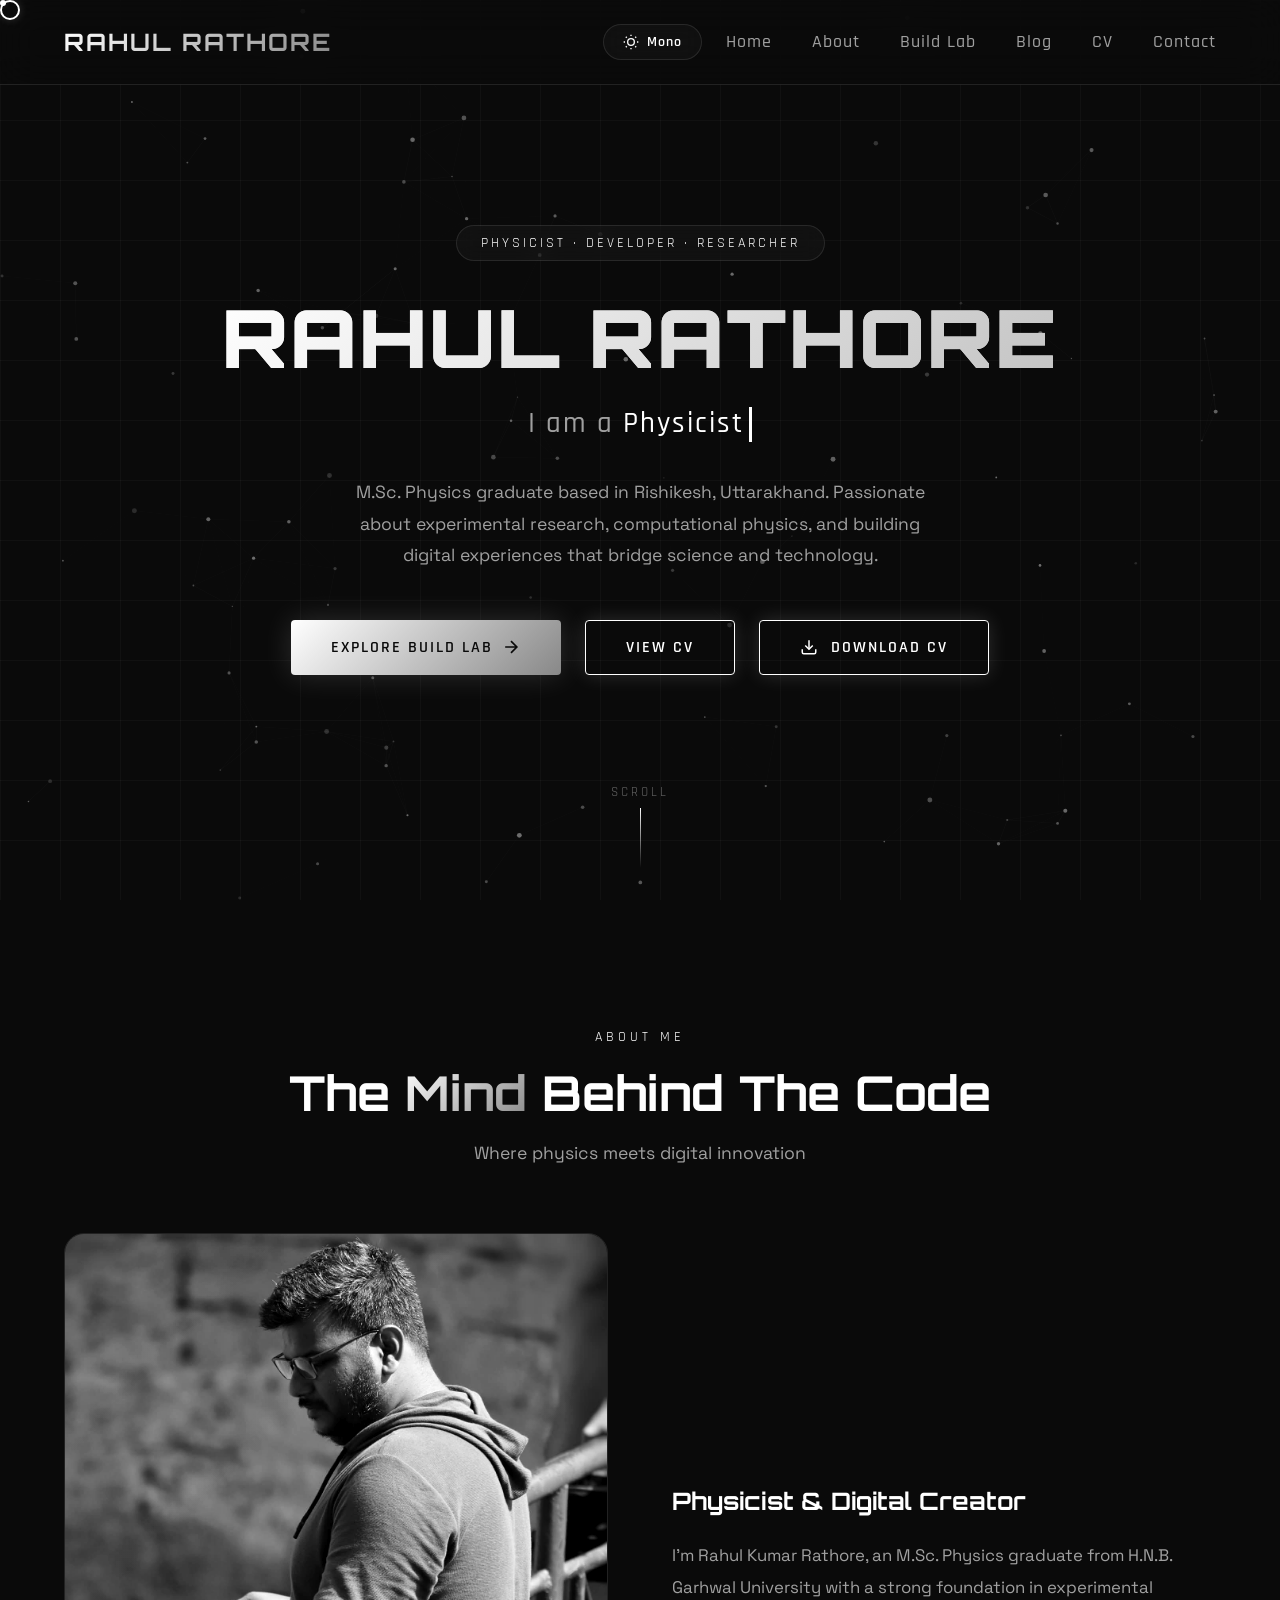
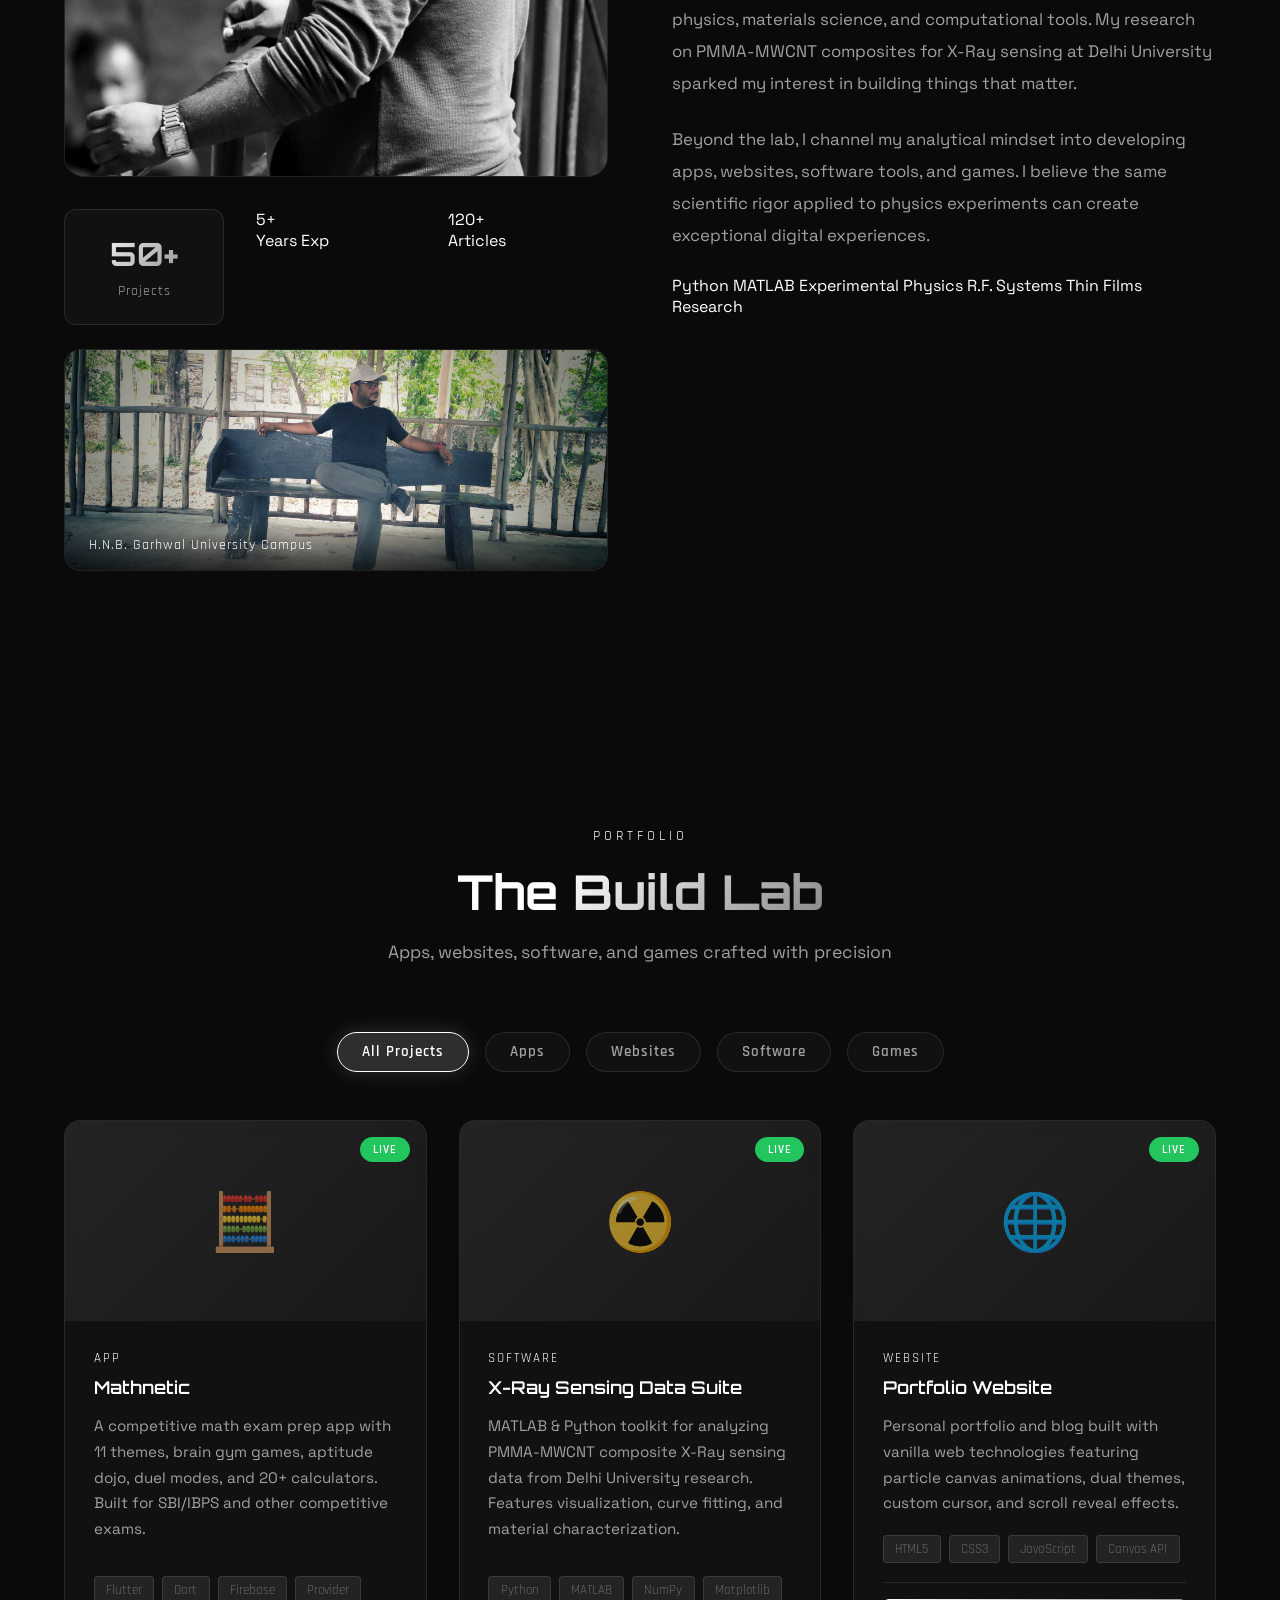
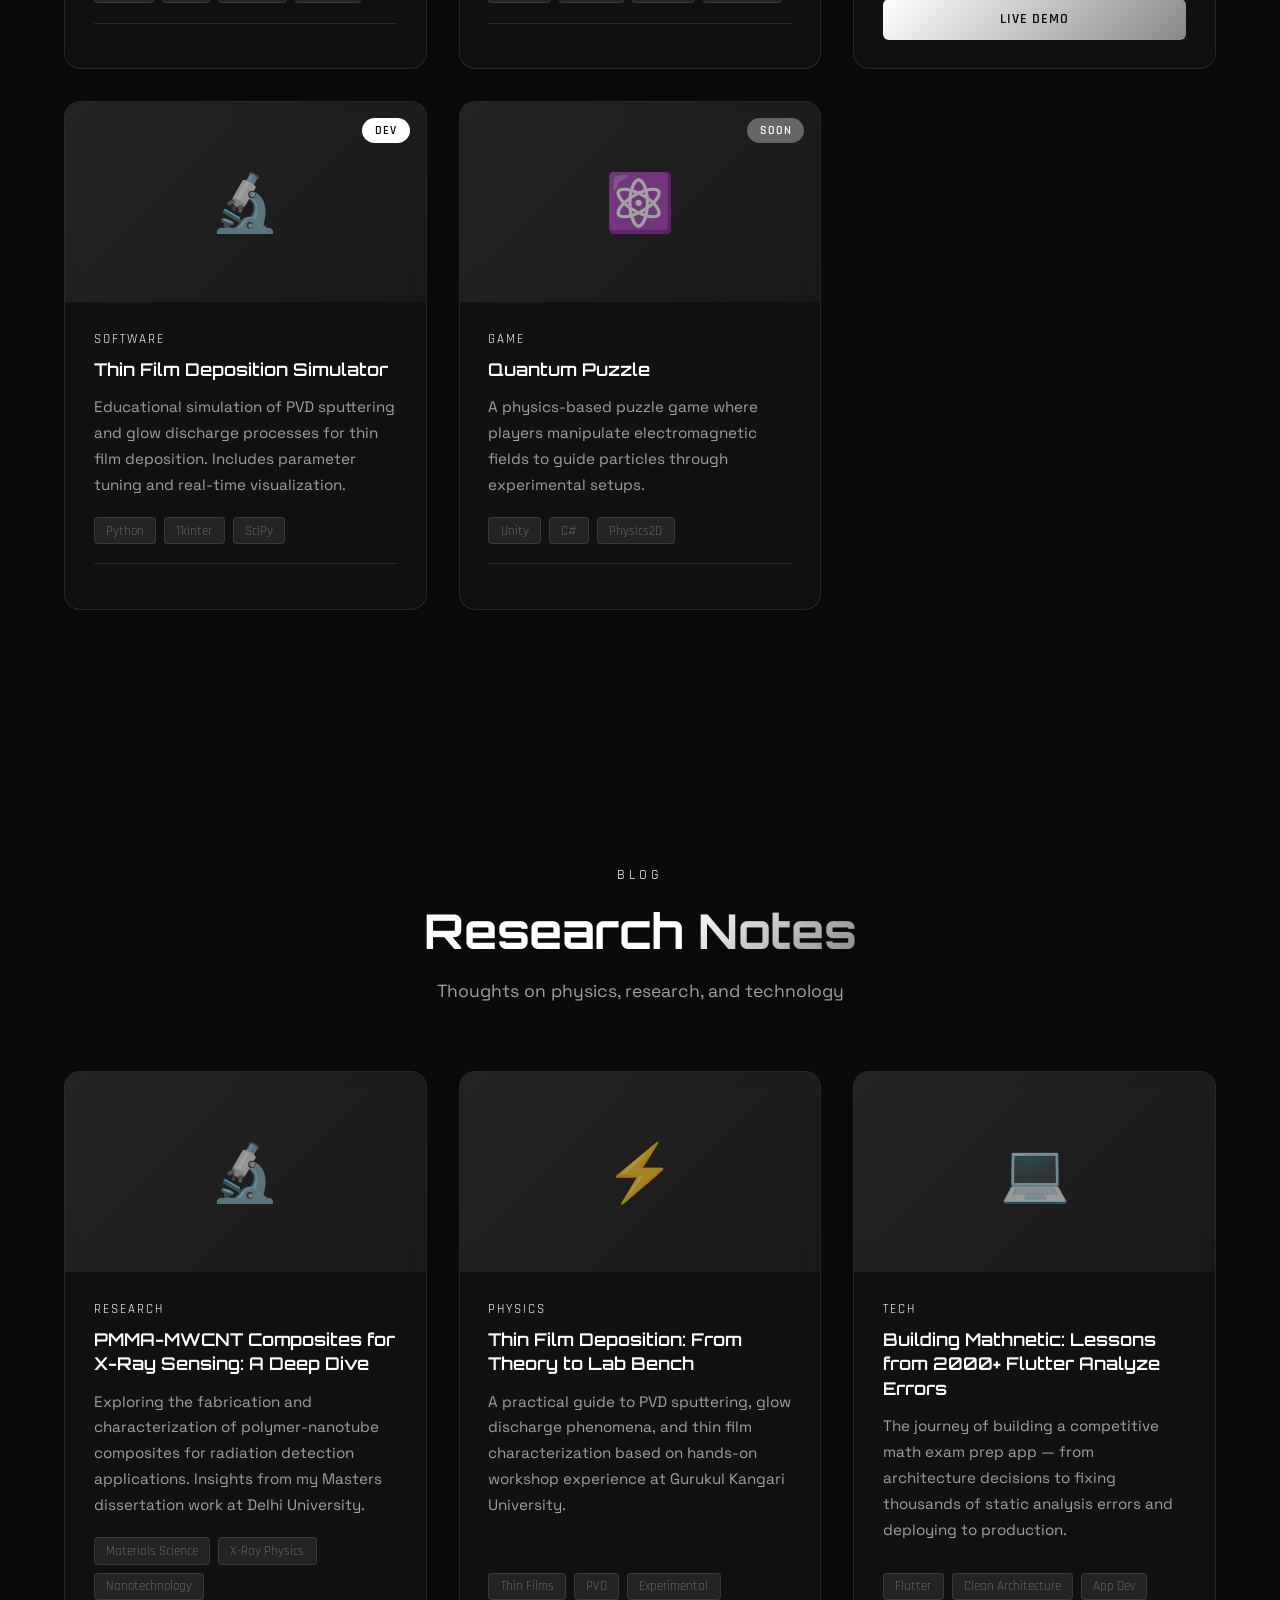
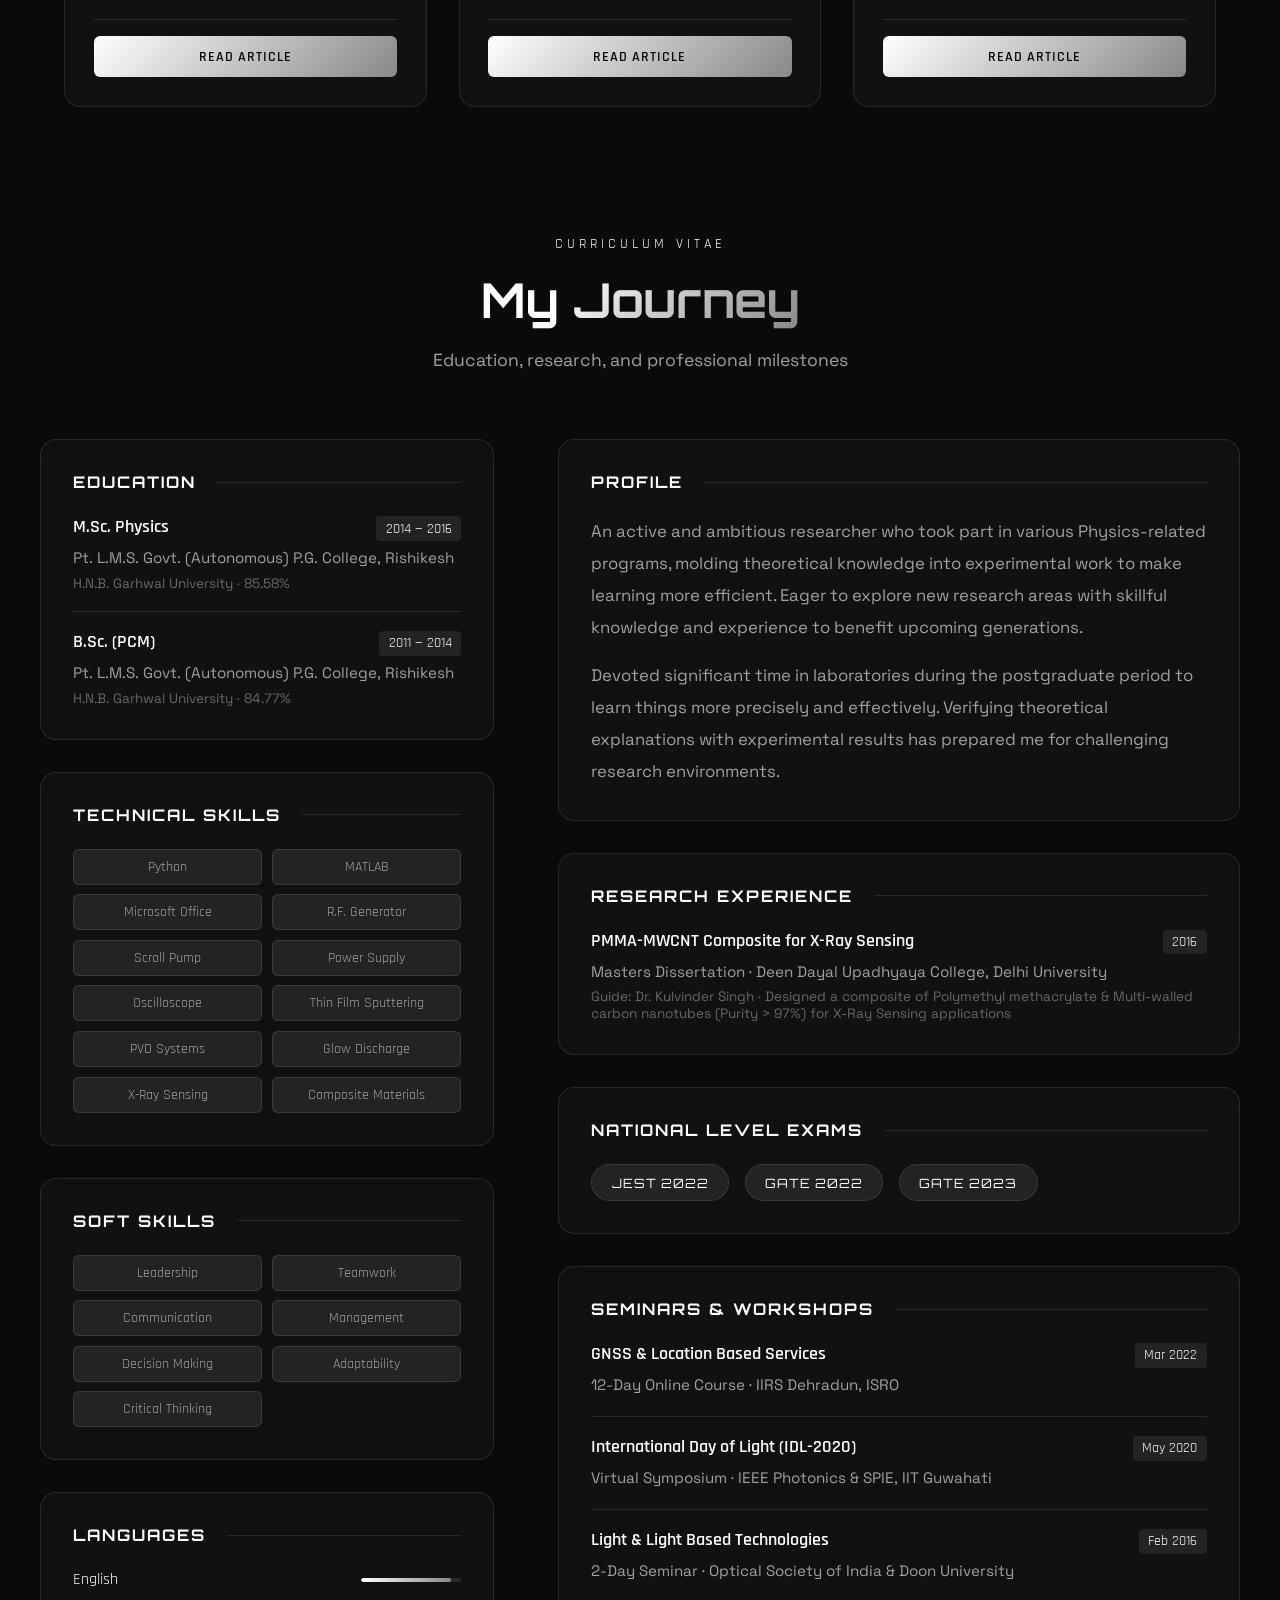
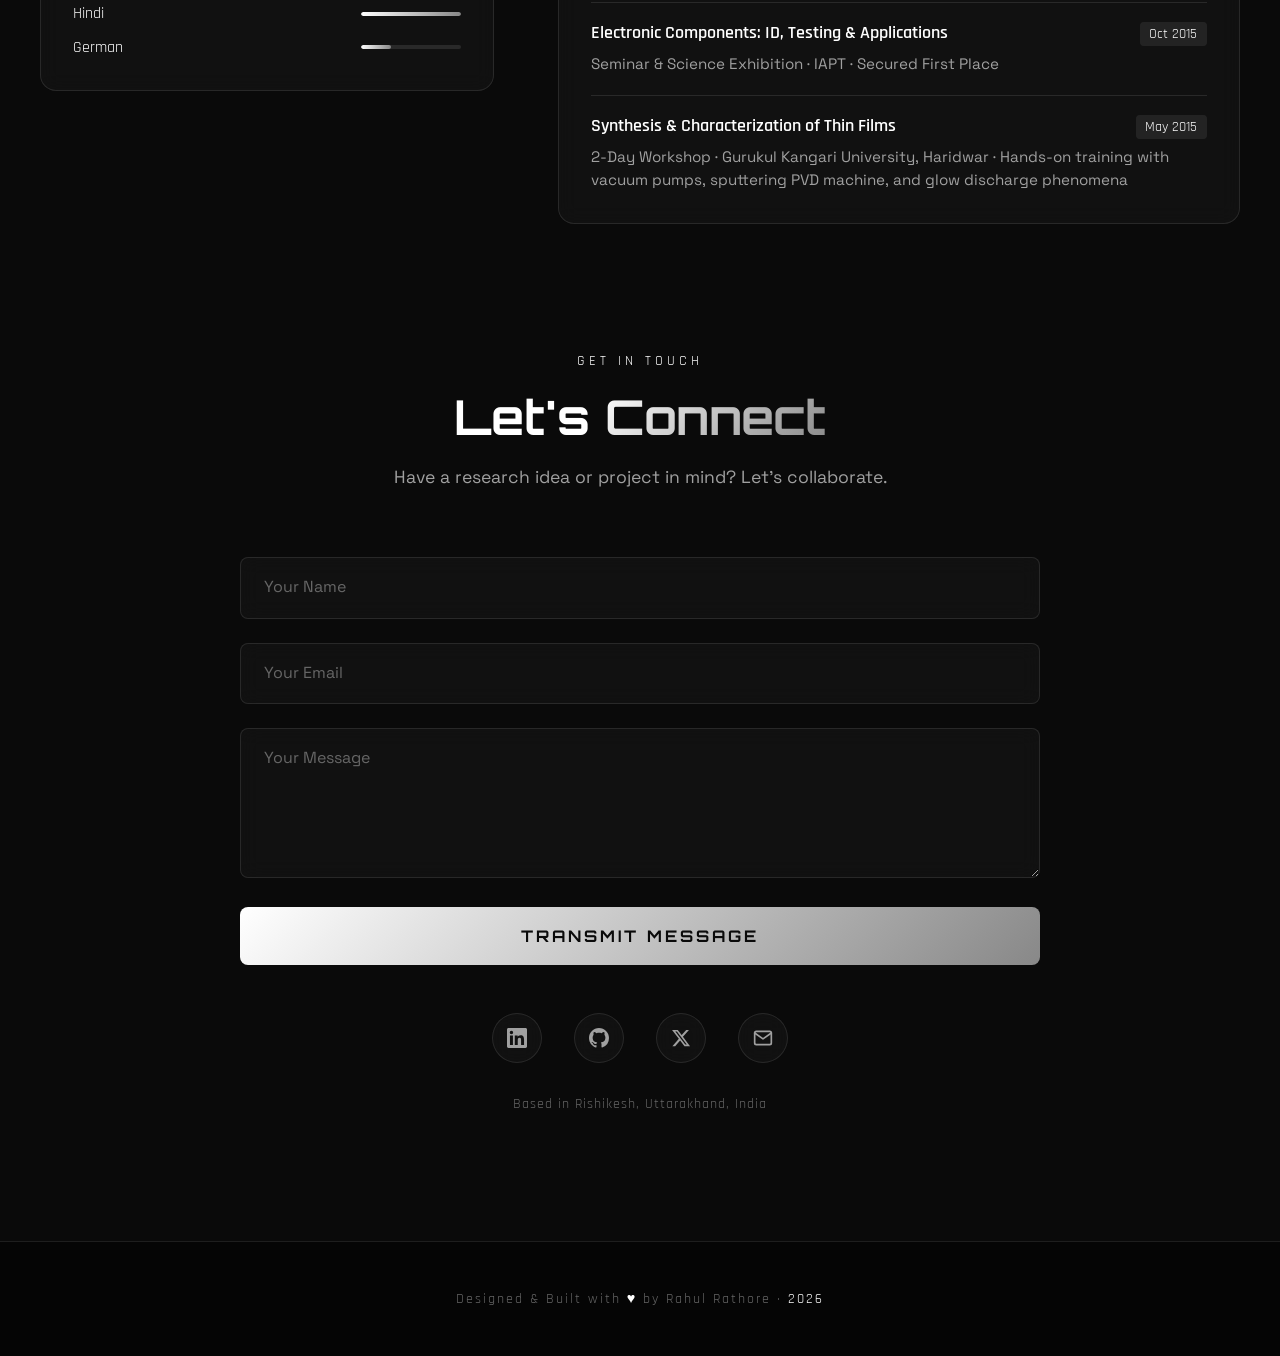
==== index.html @ b2c15a98 "Initial commit: Production-ready portfolio website" ====
<!DOCTYPE html>
<html lang="en">
<head>
    <meta charset="UTF-8">
    <meta name="viewport" content="width=device-width, initial-scale=1.0">
    <title>Rahul Rathore | Physicist & Digital Creator</title>
    <meta name="description" content="Rahul Kumar Rathore - M.Sc. Physics graduate, experimental researcher, and digital creator. Portfolio showcasing physics research, apps, websites, and software projects.">
    <meta name="keywords" content="Rahul Rathore, Physicist, M.Sc Physics, Researcher, Developer, Rishikesh, Uttarakhand, PMMA-MWCNT, X-Ray Sensing, Experimental Physics">
    <meta name="author" content="Rahul Kumar Rathore">
    <meta name="robots" content="index, follow">

    <!-- Open Graph / Social -->
    <meta property="og:type" content="website">
    <meta property="og:title" content="Rahul Rathore | Physicist & Digital Creator">
    <meta property="og:description" content="M.Sc. Physics graduate with a passion for experimental research, computational physics, and building digital experiences.">
    <meta property="og:image" content="images/rahul-bw.jpg">
    <meta property="og:url" content="https://rahulrathore.dev">

    <!-- Twitter Card -->
    <meta name="twitter:card" content="summary_large_image">
    <meta name="twitter:title" content="Rahul Rathore | Physicist & Digital Creator">
    <meta name="twitter:description" content="M.Sc. Physics graduate, experimental researcher, and digital creator.">
    <meta name="twitter:image" content="images/rahul-bw.jpg">

    <!-- Favicon -->
    <link rel="icon" type="image/svg+xml" href="data:image/svg+xml,<svg xmlns='http://www.w3.org/2000/svg' viewBox='0 0 100 100'><text y='.9em' font-size='90'>⚛️</text></svg>">
    <link rel="preconnect" href="https://fonts.googleapis.com">
    <link rel="preconnect" href="https://fonts.gstatic.com" crossorigin>
    <link href="https://fonts.googleapis.com/css2?family=Orbitron:wght@400;500;600;700;800;900&family=Rajdhani:wght@300;400;500;600;700&family=Space+Grotesk:wght@300;400;500;600;700&display=swap" rel="stylesheet">
    <style>
        :root {
            --bg-primary: #0a0a0a;
            --bg-secondary: #050505;
            --bg-card: rgba(255, 255, 255, 0.03);
            --text-primary: #ffffff;
            --text-secondary: #a0a0a0;
            --text-muted: #666666;
            --accent: #ffffff;
            --accent-2: #cccccc;
            --accent-3: #888888;
            --border: rgba(255, 255, 255, 0.1);
            --border-hover: rgba(255, 255, 255, 0.3);
            --glow: rgba(255, 255, 255, 0.15);
            --gradient-start: #ffffff;
            --gradient-end: #888888;
            --gradient-1: rgba(255, 255, 255, 0.08);
            --gradient-2: rgba(255, 255, 255, 0.03);
            --particle-r: 255; --particle-g: 255; --particle-b: 255;
            --cursor-color: #ffffff;
            --btn-text: #0a0a0a;
            --input-bg: rgba(255, 255, 255, 0.03);
            --nav-bg: rgba(10, 10, 10, 0.7);
            --nav-bg-scrolled: rgba(10, 10, 10, 0.95);
            --shadow: none;
            --grid-opacity: 0.03;
            --loader-bg: #0a0a0a;
            --success: #22c55e;
        }

        [data-theme="mint"] {
            --bg-primary: #f6f8f6;
            --bg-secondary: #ffffff;
            --bg-card: rgba(255, 255, 255, 0.95);
            --text-primary: #1a1a1a;
            --text-secondary: #555555;
            --text-muted: #888888;
            --accent: #22c55e;
            --accent-2: #4ade80;
            --accent-3: #16a34a;
            --border: rgba(34, 197, 94, 0.2);
            --border-hover: rgba(34, 197, 94, 0.5);
            --glow: rgba(34, 197, 94, 0.15);
            --gradient-start: #16a34a;
            --gradient-end: #4ade80;
            --gradient-1: rgba(34, 197, 94, 0.08);
            --gradient-2: rgba(74, 222, 128, 0.04);
            --particle-r: 34; --particle-g: 197; --particle-b: 94;
            --cursor-color: #22c55e;
            --btn-text: #ffffff;
            --input-bg: #ffffff;
            --nav-bg: rgba(246, 248, 246, 0.8);
            --nav-bg-scrolled: rgba(255, 255, 255, 0.95);
            --shadow: 0 4px 24px rgba(0, 0, 0, 0.06);
            --grid-opacity: 0.04;
            --loader-bg: #f6f8f6;
            --success: #16a34a;
        }

        * { margin: 0; padding: 0; box-sizing: border-box; }
        html { scroll-behavior: smooth; }
        body {
            font-family: 'Space Grotesk', sans-serif;
            background: var(--bg-primary);
            color: var(--text-primary);
            overflow-x: hidden;
            cursor: none;
            transition: background-color 0.6s ease, color 0.6s ease;
        }

        .cursor {
            width: 20px; height: 20px;
            border: 2px solid var(--cursor-color);
            border-radius: 50%;
            position: fixed;
            pointer-events: none;
            z-index: 9999;
            transition: transform 0.15s ease, width 0.2s ease, height 0.2s ease, border-color 0.3s ease;
            box-shadow: 0 0 10px var(--glow);
        }
        .cursor-dot {
            width: 6px; height: 6px;
            background: var(--cursor-color);
            border-radius: 50%;
            position: fixed;
            pointer-events: none;
            z-index: 9999;
            transition: transform 0.05s ease, background-color 0.3s ease;
            box-shadow: 0 0 6px var(--glow);
        }
        .cursor.hover {
            width: 50px; height: 50px;
            background: var(--glow);
        }

        #particle-canvas {
            position: fixed; top: 0; left: 0;
            width: 100%; height: 100%;
            z-index: -1; opacity: 0.6;
        }
        .grid-overlay {
            position: fixed; top: 0; left: 0;
            width: 100%; height: 100%;
            background-image: 
                linear-gradient(rgba(var(--particle-r), var(--particle-g), var(--particle-b), var(--grid-opacity)) 1px, transparent 1px),
                linear-gradient(90deg, rgba(var(--particle-r), var(--particle-g), var(--particle-b), var(--grid-opacity)) 1px, transparent 1px);
            background-size: 60px 60px;
            z-index: -1; pointer-events: none;
            transition: background-image 0.6s ease;
        }

        ::-webkit-scrollbar { width: 8px; }
        ::-webkit-scrollbar-track { background: var(--bg-secondary); transition: background-color 0.6s ease; }
        ::-webkit-scrollbar-thumb {
            background: linear-gradient(180deg, var(--accent), var(--accent-2));
            border-radius: 4px;
        }
        ::selection { background: var(--accent); color: var(--btn-text); }

        nav {
            position: fixed; top: 0; width: 100%;
            padding: 1.5rem 5%;
            display: flex; justify-content: space-between; align-items: center;
            z-index: 1000;
            background: var(--nav-bg);
            backdrop-filter: blur(20px);
            border-bottom: 1px solid var(--border);
            transition: all 0.4s ease, background-color 0.6s ease;
        }
        nav.scrolled { padding: 1rem 5%; background: var(--nav-bg-scrolled); }

        .logo {
            font-family: 'Orbitron', sans-serif;
            font-size: 1.5rem; font-weight: 700;
            background: linear-gradient(135deg, var(--gradient-start), var(--gradient-end));
            -webkit-background-clip: text; -webkit-text-fill-color: transparent;
            background-clip: text;
            letter-spacing: 2px; text-transform: uppercase;
        }

        .nav-right { display: flex; align-items: center; gap: 1.5rem; }
        .theme-toggle {
            padding: 0.5rem 1.2rem;
            background: var(--bg-card);
            border: 1px solid var(--border);
            border-radius: 50px;
            color: var(--text-primary);
            font-family: 'Rajdhani', sans-serif;
            font-size: 0.9rem; font-weight: 600;
            letter-spacing: 1px;
            cursor: none;
            display: flex; align-items: center; gap: 0.5rem;
            transition: all 0.3s ease;
            backdrop-filter: blur(10px);
        }
        .theme-toggle:hover {
            border-color: var(--accent);
            color: var(--accent);
            box-shadow: 0 0 20px var(--glow);
        }

        .nav-links { display: flex; gap: 2.5rem; list-style: none; }
        .nav-links a {
            font-family: 'Rajdhani', sans-serif;
            font-size: 1.1rem; font-weight: 500;
            color: var(--text-secondary);
            text-decoration: none;
            letter-spacing: 1px;
            position: relative;
            transition: color 0.3s ease;
            padding: 0.5rem 0;
        }
        .nav-links a::after {
            content: ''; position: absolute; bottom: 0; left: 0;
            width: 0; height: 2px;
            background: linear-gradient(90deg, var(--accent), var(--accent-2));
            transition: width 0.3s ease;
        }
        .nav-links a:hover { color: var(--accent); }
        .nav-links a:hover::after { width: 100%; }

        .menu-toggle {
            display: none; flex-direction: column; gap: 5px;
            cursor: none; z-index: 1001;
            background: none; border: none; padding: 0.5rem;
        }
        .menu-toggle span {
            width: 30px; height: 2px;
            background: var(--accent);
            transition: all 0.3s ease; display: block;
        }

        .hero {
            min-height: 100vh;
            display: flex; align-items: center; justify-content: center;
            position: relative; padding: 0 5%;
        }
        .hero-content { text-align: center; max-width: 900px; z-index: 1; }
        .hero-badge {
            display: inline-block;
            padding: 0.5rem 1.5rem;
            border: 1px solid var(--border);
            border-radius: 50px;
            font-family: 'Rajdhani', sans-serif;
            font-size: 0.9rem; color: var(--accent);
            letter-spacing: 3px; text-transform: uppercase;
            margin-bottom: 2rem;
            background: var(--bg-card);
            backdrop-filter: blur(10px);
            animation: float 3s ease-in-out infinite;
            transition: all 0.6s ease;
        }
        .hero h1 {
            font-family: 'Orbitron', sans-serif;
            font-size: clamp(2.5rem, 8vw, 5rem);
            font-weight: 900; line-height: 1.1;
            margin-bottom: 1.5rem; letter-spacing: 2px;
        }
        .hero h1 .gradient-text {
            background: linear-gradient(135deg, var(--gradient-start), var(--gradient-end));
            -webkit-background-clip: text; -webkit-text-fill-color: transparent;
            background-clip: text; background-size: 200% 200%;
            animation: gradientShift 5s ease infinite;
        }
        .typing-text {
            font-family: 'Rajdhani', sans-serif;
            font-size: clamp(1.2rem, 3vw, 1.8rem);
            font-weight: 500; color: var(--text-secondary);
            min-height: 2.5rem; letter-spacing: 2px;
            transition: color 0.6s ease;
        }
        .typing-text span { color: var(--accent); transition: color 0.6s ease; }
        .cursor-blink {
            display: inline-block; width: 3px; height: 1.2em;
            background: var(--accent); margin-left: 5px;
            animation: blink 1s step-end infinite; vertical-align: middle;
            transition: background-color 0.6s ease;
        }
        .hero-desc {
            font-size: 1.1rem; color: var(--text-secondary);
            max-width: 600px; margin: 2rem auto; line-height: 1.8;
            transition: color 0.6s ease;
        }
        .hero-buttons { display: flex; gap: 1.5rem; justify-content: center; margin-top: 3rem; flex-wrap: wrap; }

        .btn {
            padding: 1rem 2.5rem;
            font-family: 'Rajdhani', sans-serif;
            font-size: 1rem; font-weight: 600;
            letter-spacing: 2px; text-transform: uppercase;
            text-decoration: none; border-radius: 4px;
            position: relative; overflow: hidden;
            transition: all 0.3s ease;
            cursor: none; border: none;
            display: inline-flex; align-items: center; gap: 0.5rem;
        }
        .btn-primary {
            background: linear-gradient(135deg, var(--gradient-start), var(--gradient-end));
            color: var(--btn-text); box-shadow: 0 0 30px var(--glow);
        }
        .btn-primary:hover { transform: translateY(-3px); box-shadow: 0 10px 40px var(--glow); }
        .btn-secondary {
            background: transparent; color: var(--accent);
            border: 1px solid var(--accent); box-shadow: 0 0 20px var(--glow);
        }
        .btn-secondary:hover { background: var(--glow); transform: translateY(-3px); box-shadow: 0 10px 40px var(--glow); }

        .scroll-indicator {
            position: absolute; bottom: 2rem; left: 50%;
            transform: translateX(-50%);
            display: flex; flex-direction: column; align-items: center; gap: 0.5rem;
            animation: bounce 2s infinite;
        }
        .scroll-indicator span {
            font-family: 'Rajdhani', sans-serif;
            font-size: 0.8rem; letter-spacing: 3px;
            color: var(--text-muted); text-transform: uppercase;
            transition: color 0.6s ease;
        }
        .scroll-line {
            width: 1px; height: 60px;
            background: linear-gradient(to bottom, var(--accent), transparent);
            transition: background 0.6s ease;
        }

        section { padding: 8rem 5%; position: relative; }
        .section-header { margin-bottom: 4rem; text-align: center; }
        .section-tag {
            font-family: 'Rajdhani', sans-serif;
            font-size: 0.9rem; letter-spacing: 4px;
            text-transform: uppercase; color: var(--accent);
            margin-bottom: 1rem; display: block;
            transition: color 0.6s ease;
        }
        .section-title {
            font-family: 'Orbitron', sans-serif;
            font-size: clamp(2rem, 5vw, 3rem);
            font-weight: 700; margin-bottom: 1rem;
        }
        .section-title span {
            background: linear-gradient(135deg, var(--gradient-start), var(--gradient-end));
            -webkit-background-clip: text; -webkit-text-fill-color: transparent;
            background-clip: text;
        }
        .section-subtitle {
            color: var(--text-secondary); font-size: 1.1rem;
            max-width: 600px; margin: 0 auto; line-height: 1.7;
            transition: color 0.6s ease;
        }

        /* CV Section */
        .cv-grid {
            display: grid;
            grid-template-columns: 1fr 1.5fr;
            gap: 4rem;
            max-width: 1200px;
            margin: 0 auto;
        }
        .cv-sidebar {
            display: flex;
            flex-direction: column;
            gap: 2rem;
        }
        .cv-card {
            background: var(--bg-card);
            border: 1px solid var(--border);
            border-radius: 16px;
            padding: 2rem;
            backdrop-filter: blur(10px);
            transition: all 0.4s ease, background-color 0.6s ease, border-color 0.6s ease;
            box-shadow: var(--shadow);
        }
        .cv-card:hover {
            border-color: var(--border-hover);
            box-shadow: 0 10px 30px var(--glow);
        }
        .cv-card h3 {
            font-family: 'Orbitron', sans-serif;
            font-size: 1rem;
            letter-spacing: 2px;
            text-transform: uppercase;
            margin-bottom: 1.5rem;
            color: var(--accent);
            display: flex;
            align-items: center;
            gap: 0.8rem;
        }
        .cv-card h3::after {
            content: '';
            flex: 1;
            height: 1px;
            background: var(--border);
            margin-left: 0.5rem;
        }
        .cv-item {
            margin-bottom: 1.2rem;
            padding-bottom: 1.2rem;
            border-bottom: 1px solid var(--border);
            transition: border-color 0.6s ease;
        }
        .cv-item:last-child { margin-bottom: 0; padding-bottom: 0; border-bottom: none; }
        .cv-item-header {
            display: flex;
            justify-content: space-between;
            align-items: flex-start;
            margin-bottom: 0.4rem;
            flex-wrap: wrap;
            gap: 0.5rem;
        }
        .cv-item-title {
            font-family: 'Rajdhani', sans-serif;
            font-weight: 600;
            font-size: 1.1rem;
            color: var(--text-primary);
        }
        .cv-item-year {
            font-family: 'Rajdhani', sans-serif;
            font-size: 0.85rem;
            color: var(--accent);
            background: var(--gradient-1);
            padding: 0.2rem 0.6rem;
            border-radius: 4px;
            white-space: nowrap;
        }
        .cv-item-sub {
            font-size: 0.95rem;
            color: var(--text-secondary);
            line-height: 1.5;
            transition: color 0.6s ease;
        }
        .cv-item-meta {
            font-size: 0.85rem;
            color: var(--text-muted);
            margin-top: 0.3rem;
            transition: color 0.6s ease;
        }

        .skill-grid {
            display: grid;
            grid-template-columns: repeat(2, 1fr);
            gap: 0.6rem;
        }
        .skill-pill {
            padding: 0.5rem 0.8rem;
            background: var(--gradient-1);
            border: 1px solid var(--border);
            border-radius: 6px;
            font-family: 'Rajdhani', sans-serif;
            font-size: 0.9rem;
            color: var(--text-secondary);
            text-align: center;
            transition: all 0.3s ease, background-color 0.6s ease, color 0.6s ease, border-color 0.6s ease;
        }
        .skill-pill:hover {
            border-color: var(--accent);
            color: var(--accent);
            transform: translateY(-2px);
        }

        .lang-list { display: flex; flex-direction: column; gap: 0.8rem; }
        .lang-item {
            display: flex;
            justify-content: space-between;
            align-items: center;
        }
        .lang-name { font-family: 'Rajdhani', sans-serif; font-size: 1rem; color: var(--text-primary); }
        .lang-level {
            width: 100px; height: 4px;
            background: var(--border);
            border-radius: 2px;
            overflow: hidden;
            transition: background-color 0.6s ease;
        }
        .lang-fill {
            height: 100%;
            background: linear-gradient(90deg, var(--gradient-start), var(--gradient-end));
            border-radius: 2px;
            transition: width 1s ease;
        }

        .cv-main {
            display: flex;
            flex-direction: column;
            gap: 2rem;
        }
        .cv-main .cv-card p {
            color: var(--text-secondary);
            line-height: 1.9;
            font-size: 1.05rem;
            transition: color 0.6s ease;
        }
        .exam-badges {
            display: flex;
            flex-wrap: wrap;
            gap: 1rem;
            margin-top: 1rem;
        }
        .exam-badge {
            padding: 0.6rem 1.2rem;
            background: var(--gradient-1);
            border: 1px solid var(--border);
            border-radius: 50px;
            font-family: 'Orbitron', sans-serif;
            font-size: 0.8rem;
            letter-spacing: 1px;
            color: var(--accent);
            transition: all 0.3s ease, background-color 0.6s ease, color 0.6s ease, border-color 0.6s ease;
        }
        .exam-badge:hover {
            transform: translateY(-2px);
            box-shadow: 0 5px 20px var(--glow);
        }

        /* Build Lab Section */
        .lab-filters {
            display: flex;
            justify-content: center;
            gap: 1rem;
            margin-bottom: 3rem;
            flex-wrap: wrap;
        }
        .lab-filter {
            padding: 0.6rem 1.5rem;
            background: var(--bg-card);
            border: 1px solid var(--border);
            border-radius: 50px;
            font-family: 'Rajdhani', sans-serif;
            font-size: 0.95rem;
            font-weight: 600;
            letter-spacing: 1px;
            color: var(--text-secondary);
            cursor: none;
            transition: all 0.3s ease, background-color 0.6s ease, color 0.6s ease, border-color 0.6s ease;
            backdrop-filter: blur(10px);
        }
        .lab-filter:hover, .lab-filter.active {
            border-color: var(--accent);
            color: var(--accent);
            background: var(--glow);
            box-shadow: 0 0 20px var(--glow);
        }

        .lab-grid {
            display: grid;
            grid-template-columns: repeat(auto-fit, minmax(320px, 1fr));
            gap: 2rem;
            max-width: 1200px;
            margin: 0 auto;
        }
        .lab-card {
            background: var(--bg-card);
            border: 1px solid var(--border);
            border-radius: 16px;
            overflow: hidden;
            backdrop-filter: blur(10px);
            transition: all 0.4s ease, background-color 0.6s ease, border-color 0.6s ease;
            position: relative;
            box-shadow: var(--shadow);
            display: flex;
            flex-direction: column;
        }
        .lab-card::before {
            content: '';
            position: absolute; top: 0; left: 0;
            width: 100%; height: 3px;
            background: linear-gradient(90deg, var(--accent), var(--accent-2), var(--accent-3));
            transform: scaleX(0);
            transform-origin: left;
            transition: transform 0.4s ease;
        }
        .lab-card:hover::before { transform: scaleX(1); }
        .lab-card:hover {
            transform: translateY(-10px);
            border-color: var(--border-hover);
            box-shadow: 0 20px 60px var(--glow);
        }

        .lab-thumb {
            width: 100%; height: 200px;
            background: linear-gradient(135deg, var(--gradient-1), var(--gradient-2));
            display: flex; align-items: center; justify-content: center;
            position: relative; overflow: hidden;
            transition: background 0.6s ease;
        }
        .lab-thumb-icon {
            font-size: 3.5rem;
            opacity: 0.6;
            transition: transform 0.4s ease;
        }
        .lab-card:hover .lab-thumb-icon { transform: scale(1.1); }
        .lab-status {
            position: absolute;
            top: 1rem; right: 1rem;
            padding: 0.3rem 0.8rem;
            border-radius: 50px;
            font-family: 'Rajdhani', sans-serif;
            font-size: 0.75rem;
            font-weight: 600;
            letter-spacing: 1px;
            text-transform: uppercase;
        }
        .status-live { background: var(--success); color: #fff; }
        .status-dev { background: var(--accent); color: var(--btn-text); }
        .status-soon { background: var(--text-muted); color: #fff; }

        .lab-content { padding: 1.8rem; flex: 1; display: flex; flex-direction: column; }
        .lab-category {
            font-family: 'Rajdhani', sans-serif;
            font-size: 0.8rem;
            letter-spacing: 2px;
            text-transform: uppercase;
            color: var(--accent);
            margin-bottom: 0.6rem;
        }
        .lab-title {
            font-family: 'Orbitron', sans-serif;
            font-size: 1.1rem;
            font-weight: 600;
            margin-bottom: 0.8rem;
            line-height: 1.4;
            color: var(--text-primary);
        }
        .lab-desc {
            color: var(--text-secondary);
            font-size: 0.95rem;
            line-height: 1.7;
            margin-bottom: 1.2rem;
            flex: 1;
            transition: color 0.6s ease;
        }
        .lab-stack {
            display: flex;
            flex-wrap: wrap;
            gap: 0.5rem;
            margin-bottom: 1.2rem;
        }
        .lab-tag {
            padding: 0.3rem 0.7rem;
            background: var(--gradient-1);
            border: 1px solid var(--border);
            border-radius: 4px;
            font-family: 'Rajdhani', sans-serif;
            font-size: 0.8rem;
            color: var(--text-muted);
            transition: all 0.3s ease, background-color 0.6s ease, color 0.6s ease, border-color 0.6s ease;
        }
        .lab-tag:hover { color: var(--accent); border-color: var(--accent); }
        .lab-actions {
            display: flex;
            gap: 1rem;
            padding-top: 1rem;
            border-top: 1px solid var(--border);
            transition: border-color 0.6s ease;
        }
        .lab-btn {
            flex: 1;
            padding: 0.7rem;
            text-align: center;
            border-radius: 6px;
            font-family: 'Rajdhani', sans-serif;
            font-size: 0.85rem;
            font-weight: 600;
            letter-spacing: 1px;
            text-transform: uppercase;
            text-decoration: none;
            transition: all 0.3s ease;
            cursor: none;
        }
        .lab-btn-primary {
            background: linear-gradient(135deg, var(--gradient-start), var(--gradient-end));
            color: var(--btn-text);
        }
        .lab-btn-primary:hover { box-shadow: 0 5px 20px var(--glow); transform: translateY(-2px); }
        .lab-btn-secondary {
            background: transparent;
            color: var(--accent);
            border: 1px solid var(--accent);
        }
        .lab-btn-secondary:hover { background: var(--glow); }

        .lab-empty {
            grid-column: 1 / -1;
            text-align: center;
            padding: 4rem 2rem;
            color: var(--text-muted);
            font-family: 'Rajdhani', sans-serif;
            font-size: 1.2rem;
            letter-spacing: 1px;
        }

        /* Upload Zone (for future use) */
        .upload-zone {
            border: 2px dashed var(--border);
            border-radius: 16px;
            padding: 3rem;
            text-align: center;
            margin-top: 2rem;
            transition: all 0.3s ease, border-color 0.6s ease;
            cursor: none;
        }
        .upload-zone:hover {
            border-color: var(--accent);
            background: var(--glow);
        }
        .upload-zone-icon {
            font-size: 2.5rem;
            margin-bottom: 1rem;
            opacity: 0.5;
        }
        .upload-zone-text {
            font-family: 'Rajdhani', sans-serif;
            font-size: 1rem;
            color: var(--text-muted);
            letter-spacing: 1px;
        }

        /* Contact */
        .contact-container { max-width: 800px; margin: 0 auto; text-align: center; }
        .contact-form { display: grid; gap: 1.5rem; margin-top: 3rem; }
        .form-group { position: relative; }
        .form-group input, .form-group textarea {
            width: 100%; padding: 1.2rem 1.5rem;
            background: var(--input-bg);
            border: 1px solid var(--border);
            border-radius: 8px;
            color: var(--text-primary);
            font-family: 'Space Grotesk', sans-serif;
            font-size: 1rem;
            outline: none;
            transition: all 0.3s ease, background-color 0.6s ease, border-color 0.6s ease, color 0.6s ease;
            backdrop-filter: blur(10px);
        }
        .form-group input:focus, .form-group textarea:focus {
            border-color: var(--accent);
            box-shadow: 0 0 20px var(--glow);
        }
        .form-group textarea { min-height: 150px; resize: vertical; }
        .form-group label {
            position: absolute; left: 1.5rem; top: 1.2rem;
            color: var(--text-muted);
            pointer-events: none;
            transition: all 0.3s ease, color 0.6s ease;
            font-size: 1rem;
        }
        .form-group input:focus ~ label,
        .form-group input:not(:placeholder-shown) ~ label,
        .form-group textarea:focus ~ label,
        .form-group textarea:not(:placeholder-shown) ~ label {
            top: -0.6rem; left: 1rem;
            font-size: 0.8rem; color: var(--accent);
            background: var(--bg-primary);
            padding: 0 0.5rem;
        }
        .submit-btn {
            width: 100%; padding: 1.2rem;
            background: linear-gradient(135deg, var(--gradient-start), var(--gradient-end));
            border: none; border-radius: 8px;
            color: var(--btn-text);
            font-family: 'Orbitron', sans-serif;
            font-size: 1rem; font-weight: 700;
            letter-spacing: 3px; text-transform: uppercase;
            cursor: none; transition: all 0.3s ease;
        }
        .submit-btn:hover { transform: translateY(-3px); box-shadow: 0 10px 40px var(--glow); }

        .social-links { display: flex; justify-content: center; gap: 2rem; margin-top: 3rem; }
        .social-link {
            width: 50px; height: 50px;
            border-radius: 50%;
            border: 1px solid var(--border);
            display: flex; align-items: center; justify-content: center;
            color: var(--text-secondary);
            text-decoration: none;
            font-size: 1.2rem;
            transition: all 0.3s ease, border-color 0.6s ease, color 0.6s ease;
            background: var(--bg-card);
            backdrop-filter: blur(10px);
            box-shadow: var(--shadow);
        }
        .social-link:hover {
            border-color: var(--accent); color: var(--accent);
            transform: translateY(-5px) rotate(360deg);
            box-shadow: 0 10px 30px var(--glow);
        }

        footer {
            padding: 3rem 5%; text-align: center;
            border-top: 1px solid var(--border);
            background: var(--bg-secondary);
            transition: all 0.6s ease;
        }
        .footer-text {
            font-family: 'Rajdhani', sans-serif;
            color: var(--text-muted);
            letter-spacing: 2px; font-size: 0.9rem;
            transition: color 0.6s ease;
        }
        .footer-text span { color: var(--accent); transition: color 0.6s ease; }

        @keyframes float { 0%, 100% { transform: translateY(0); } 50% { transform: translateY(-10px); } }
        @keyframes gradientShift { 0% { background-position: 0% 50%; } 50% { background-position: 100% 50%; } 100% { background-position: 0% 50%; } }
        @keyframes blink { 0%, 100% { opacity: 1; } 50% { opacity: 0; } }
        @keyframes bounce { 0%, 20%, 50%, 80%, 100% { transform: translateX(-50%) translateY(0); } 40% { transform: translateX(-50%) translateY(-10px); } 60% { transform: translateX(-50%) translateY(-5px); } }

        .reveal { opacity: 0; transform: translateY(50px); transition: all 0.8s ease; }
        .reveal.active { opacity: 1; transform: translateY(0); }

        .glitch { position: relative; }
        .glitch::before, .glitch::after {
            content: attr(data-text);
            position: absolute; top: 0; left: 0;
            width: 100%; height: 100%; opacity: 0.8;
        }
        .glitch::before { color: var(--accent); z-index: -1; animation: glitch-1 2s infinite linear alternate-reverse; }
        .glitch::after { color: var(--text-muted); z-index: -2; animation: glitch-2 3s infinite linear alternate-reverse; }
        @keyframes glitch-1 {
            0%, 100% { clip-path: inset(0 0 95% 0); transform: translate(-2px, 0); }
            20% { clip-path: inset(30% 0 50% 0); transform: translate(2px, 0); }
            40% { clip-path: inset(80% 0 5% 0); transform: translate(-2px, 0); }
            60% { clip-path: inset(10% 0 60% 0); transform: translate(2px, 0); }
            80% { clip-path: inset(50% 0 20% 0); transform: translate(-2px, 0); }
        }
        @keyframes glitch-2 {
            0%, 100% { clip-path: inset(95% 0 0 0); transform: translate(2px, 0); }
            20% { clip-path: inset(50% 0 30% 0); transform: translate(-2px, 0); }
            40% { clip-path: inset(5% 0 80% 0); transform: translate(2px, 0); }
            60% { clip-path: inset(60% 0 10% 0); transform: translate(-2px, 0); }
            80% { clip-path: inset(20% 0 50% 0); transform: translate(2px, 0); }
        }

        .loader {
            position: fixed; inset: 0;
            background: var(--loader-bg);
            z-index: 10000;
            display: flex; align-items: center; justify-content: center;
            flex-direction: column; gap: 2rem;
            transition: opacity 0.5s ease, visibility 0.5s ease, background-color 0.6s ease;
        }
        .loader.hidden { opacity: 0; visibility: hidden; }
        .loader-text {
            font-family: 'Orbitron', sans-serif;
            font-size: 1.5rem; letter-spacing: 4px;
            color: var(--accent); transition: color 0.6s ease;
        }
        .loader-bar {
            width: 200px; height: 3px;
            background: var(--border);
            border-radius: 3px; overflow: hidden; position: relative;
            transition: background-color 0.6s ease;
        }
        .loader-progress {
            position: absolute; left: 0; top: 0;
            height: 100%; width: 0%;
            background: linear-gradient(90deg, var(--accent), var(--accent-2));
            animation: loadProgress 1.5s ease forwards;
        }
        @keyframes loadProgress { 0% { width: 0%; } 100% { width: 100%; } }

        @media (max-width: 968px) {
            .cv-grid { grid-template-columns: 1fr; }
            .nav-links {
                position: fixed; top: 0; right: -100%;
                width: 70%; height: 100vh;
                background: var(--nav-bg);
                flex-direction: column; justify-content: center; align-items: center;
                gap: 3rem; transition: right 0.4s ease, background-color 0.6s ease;
                border-left: 1px solid var(--border);
            }
            [data-theme="mint"] .nav-links { background: rgba(255, 255, 255, 0.98); }
            .nav-links.active { right: 0; }
            .menu-toggle { display: flex; }
            .cursor, .cursor-dot { display: none; }
            body { cursor: auto; }
            .btn, .submit-btn, .theme-toggle, .menu-toggle, .skill-tag, .social-link, .lab-filter, .lab-btn { cursor: pointer; }
        }
        @media (max-width: 600px) {
            .skill-grid { grid-template-columns: 1fr; }
            .lab-grid { grid-template-columns: 1fr; }
            .hero-buttons { flex-direction: column; align-items: center; }
            .btn { width: 100%; justify-content: center; }
            .nav-right { gap: 0.8rem; }
            .theme-toggle span { display: none; }
            .lab-filters { gap: 0.5rem; }
            .lab-filter { padding: 0.5rem 1rem; font-size: 0.85rem; }
	        .skills { display: flex; flex-wrap: wrap; gap: 0.6rem; margin-top: 1.5rem; }
        .skill-tag {
            padding: 0.5rem 1rem;
            background: var(--gradient-1);
            border: 1px solid var(--border);
            border-radius: 50px;
            font-family: 'Rajdhani', sans-serif;
            font-size: 0.85rem;
            color: var(--text-secondary);
            transition: all 0.3s ease, background-color 0.6s ease, color 0.6s ease, border-color 0.6s ease;
        }
        .skill-tag:hover {
            border-color: var(--accent);
            color: var(--accent);
            transform: translateY(-2px);
        }
        .stat-item {
            text-align: center;
            padding: 1.5rem;
            background: var(--bg-card);
            border: 1px solid var(--border);
            border-radius: 12px;
            backdrop-filter: blur(10px);
            transition: all 0.3s ease, background-color 0.6s ease, border-color 0.6s ease;
            box-shadow: var(--shadow);
        }
        .nav-links a.active { color: var(--accent); }
        .nav-links a.active::after { width: 100%; }
        }
    
        .about-image-frame:hover img { filter: grayscale(0%) contrast(1.05); transform: scale(1.03); }
        .about-image-frame img { transition: all 0.6s ease; }
        .about-image-frame:hover .image-overlay { opacity: 0.2; }

        /* Second photo styling */
        .about-photo-secondary {
            width: 100%;
            border-radius: 16px;
            border: 1px solid var(--border);
            overflow: hidden;
            margin-top: 1.5rem;
            position: relative;
            transition: all 0.4s ease;
        }
        .about-photo-secondary img {
            width: 100%;
            height: 220px;
            object-fit: cover;
            object-position: center 30%;
            transition: all 0.6s ease;
            display: block;
        }
        .about-photo-secondary:hover {
            border-color: var(--border-hover);
            box-shadow: 0 10px 30px var(--glow);
        }
        .about-photo-secondary:hover img {
            transform: scale(1.03);
        }
        .about-photo-secondary .photo-caption {
            position: absolute;
            bottom: 0;
            left: 0;
            right: 0;
            padding: 1rem 1.5rem;
            background: linear-gradient(to top, rgba(0,0,0,0.7), transparent);
            font-family: 'Rajdhani', sans-serif;
            font-size: 0.85rem;
            letter-spacing: 1px;
            color: #fff;
        }
        [data-theme="mint"] .about-photo-secondary .photo-caption {
            background: linear-gradient(to top, rgba(0,0,0,0.5), transparent);
        }

        /* Responsive image fixes */
        @media (max-width: 968px) {
            .about-photo-secondary img { height: 180px; }
        }

    </style>
</head>
<body>

    <div class="loader" id="loader">
        <div class="loader-text">INITIALIZING</div>
        <div class="loader-bar"><div class="loader-progress"></div></div>
    </div>

    <div class="cursor" id="cursor"></div>
    <div class="cursor-dot" id="cursor-dot"></div>

    <canvas id="particle-canvas"></canvas>
    <div class="grid-overlay"></div>

    <nav id="navbar">
        <div class="logo" data-text="RAHUL RATHORE">RAHUL RATHORE</div>
        <div class="nav-right">
            <button class="theme-toggle" id="themeToggle" aria-label="Toggle theme">
                <svg width="16" height="16" viewBox="0 0 24 24" fill="none" stroke="currentColor" stroke-width="2">
                    <circle cx="12" cy="12" r="5"/>
                    <path d="M12 1v2M12 21v2M4.22 4.22l1.42 1.42M18.36 18.36l1.42 1.42M1 12h2M21 12h2M4.22 19.78l1.42-1.42M18.36 5.64l1.42-1.42"/>
                </svg>
                <span id="themeLabel">Mono</span>
            </button>
            <ul class="nav-links" id="navLinks">
                <li><a href="#home">Home</a></li>
                <li><a href="#about">About</a></li>
                <li><a href="#lab">Build Lab</a></li>
                <li><a href="#blog">Blog</a></li>
                <li><a href="#cv">CV</a></li>
                <li><a href="#contact">Contact</a></li>
            </ul>
            <button class="menu-toggle" id="menuToggle" aria-label="Toggle menu">
                <span></span><span></span><span></span>
            </button>
        </div>
    </nav>

    <!-- Hero -->
    <section class="hero" id="home">
        <div class="hero-content">
            <div class="hero-badge">Physicist · Developer · Researcher</div>
            <h1 class="glitch" data-text="RAHUL RATHORE">
                <span class="gradient-text">RAHUL RATHORE</span>
            </h1>
            <div class="typing-text">
                I am a <span id="typing"></span><span class="cursor-blink"></span>
            </div>
            <p class="hero-desc">
                M.Sc. Physics graduate based in Rishikesh, Uttarakhand. Passionate about experimental research, 
                computational physics, and building digital experiences that bridge science and technology.
            </p>
            <div class="hero-buttons">
                <a href="#lab" class="btn btn-primary">
                    <span>Explore Build Lab</span>
                    <svg width="20" height="20" viewBox="0 0 24 24" fill="none" stroke="currentColor" stroke-width="2">
                        <path d="M5 12h14M12 5l7 7-7 7"/>
                    </svg>
                </a>
                <a href="#cv" class="btn btn-secondary">View CV</a>
                <a href="assets/Rahul_Rathore_CV.pdf" class="btn btn-secondary" download>
                    <svg width="18" height="18" viewBox="0 0 24 24" fill="none" stroke="currentColor" stroke-width="2" style="margin-right: 0.3rem;">
                        <path d="M21 15v4a2 2 0 0 1-2 2H5a2 2 0 0 1-2-2v-4"/>
                        <polyline points="7 10 12 15 17 10"/>
                        <line x1="12" y1="15" x2="12" y2="3"/>
                    </svg>
                    Download CV
                </a>
            </div>
        </div>
        <div class="scroll-indicator">
            <span>Scroll</span>
            <div class="scroll-line"></div>
        </div>
    </section>

    <!-- About -->
    <section id="about">
        <div class="section-header reveal">
            <span class="section-tag">About Me</span>
            <h2 class="section-title">The <span>Mind</span> Behind The Code</h2>
            <p class="section-subtitle">Where physics meets digital innovation</p>
        </div>
        <div class="about-grid" style="display: grid; grid-template-columns: 1fr 1fr; gap: 4rem; align-items: center; max-width: 1200px; margin: 0 auto;">
            <div class="about-image reveal">
                <div class="about-image-frame" style="width: 100%; aspect-ratio: 1; border-radius: 20px; border: 1px solid var(--border); display: flex; align-items: center; justify-content: center; position: relative; overflow: hidden; transition: all 0.6s ease;">
                    <img src="images/rahul-bw.jpg" alt="Rahul Rathore - Physicist & Developer" style="width: 100%; height: 100%; object-fit: cover; object-position: center top; filter: grayscale(100%) contrast(1.1); transition: all 0.6s ease;">
                    <div class="image-overlay" style="position: absolute; inset: 0; background: linear-gradient(135deg, var(--gradient-1), var(--gradient-2)); mix-blend-mode: overlay; opacity: 0.4; transition: opacity 0.6s ease;"></div>
                </div>
                <div class="about-stats" style="display: grid; grid-template-columns: repeat(3, 1fr); gap: 2rem; margin-top: 2rem;">
                    <div class="stat-item" style="text-align: center; padding: 1.5rem; background: var(--bg-card); border: 1px solid var(--border); border-radius: 12px; backdrop-filter: blur(10px); transition: all 0.3s ease, background-color 0.6s ease, border-color 0.6s ease; box-shadow: var(--shadow);">
                        <div class="stat-number" style="font-family: 'Orbitron', sans-serif; font-size: 2rem; font-weight: 700; background: linear-gradient(135deg, var(--gradient-start), var(--gradient-end)); -webkit-background-clip: text; -webkit-text-fill-color: transparent; background-clip: text;" data-target="50">0</div>
                        <div class="stat-label" style="font-family: 'Rajdhani', sans-serif; font-size: 0.9rem; color: var(--text-secondary); margin-top: 0.5rem; letter-spacing: 1px; transition: color 0.6s ease;">Projects</div>
                    </div>
                    <div class="stat-item">
                        <div class="stat-number" data-target="5">0</div>
                        <div class="stat-label">Years Exp</div>
                    </div>
                    <div class="stat-item">
                        <div class="stat-number" data-target="120">0</div>
                        <div class="stat-label">Articles</div>
                    </div>
                </div>
                <div class="about-photo-secondary reveal">
                    <img src="images/rahul-color.jpg" alt="Rahul Rathore at H.N.B. Garhwal University campus">
                    <div class="photo-caption">H.N.B. Garhwal University Campus</div>
                </div>
            </div>
            <div class="about-text reveal">
                <h3 style="font-family: 'Orbitron', sans-serif; font-size: 1.5rem; margin-bottom: 1.5rem; color: var(--accent); transition: color 0.6s ease;">Physicist & Digital Creator</h3>
                <p style="color: var(--text-secondary); line-height: 1.9; margin-bottom: 1.5rem; font-size: 1.05rem; transition: color 0.6s ease;">
                    I'm Rahul Kumar Rathore, an M.Sc. Physics graduate from H.N.B. Garhwal University with a strong foundation in experimental physics, materials science, and computational tools. My research on PMMA-MWCNT composites for X-Ray sensing at Delhi University sparked my interest in building things that matter.
                </p>
                <p style="color: var(--text-secondary); line-height: 1.9; margin-bottom: 1.5rem; font-size: 1.05rem; transition: color 0.6s ease;">
                    Beyond the lab, I channel my analytical mindset into developing apps, websites, software tools, and games. I believe the same scientific rigor applied to physics experiments can create exceptional digital experiences.
                </p>
                <div class="skills">
                    <span class="skill-tag">Python</span>
                    <span class="skill-tag">MATLAB</span>
                    <span class="skill-tag">Experimental Physics</span>
                    <span class="skill-tag">R.F. Systems</span>
                    <span class="skill-tag">Thin Films</span>
                    <span class="skill-tag">Research</span>
                </div>
            </div>
        </div>
    </section>

    <!-- Build Lab -->
    <section id="lab">
        <div class="section-header reveal">
            <span class="section-tag">Portfolio</span>
            <h2 class="section-title">The <span>Build Lab</span></h2>
            <p class="section-subtitle">Apps, websites, software, and games crafted with precision</p>
        </div>
        <div class="lab-filters reveal" id="labFilters">
            <button class="lab-filter active" data-filter="all">All Projects</button>
            <button class="lab-filter" data-filter="app">Apps</button>
            <button class="lab-filter" data-filter="website">Websites</button>
            <button class="lab-filter" data-filter="software">Software</button>
            <button class="lab-filter" data-filter="game">Games</button>
        </div>
        <div class="lab-grid" id="labGrid">
            <!-- Projects injected via JS -->
        </div>
    </section>

    <!-- Blog Section -->
    <section id="blog">
        <div class="section-header reveal">
            <span class="section-tag">Blog</span>
            <h2 class="section-title">Research <span>Notes</span></h2>
            <p class="section-subtitle">Thoughts on physics, research, and technology</p>
        </div>
        <div class="lab-grid" style="max-width: 1200px; margin: 0 auto;">
            <article class="lab-card reveal" style="cursor: pointer;">
                <div class="lab-thumb">
                    <div class="lab-thumb-icon">🔬</div>
                </div>
                <div class="lab-content">
                    <div class="lab-category">Research</div>
                    <h3 class="lab-title">PMMA-MWCNT Composites for X-Ray Sensing: A Deep Dive</h3>
                    <p class="lab-desc">Exploring the fabrication and characterization of polymer-nanotube composites for radiation detection applications. Insights from my Masters dissertation work at Delhi University.</p>
                    <div class="lab-stack">
                        <span class="lab-tag">Materials Science</span>
                        <span class="lab-tag">X-Ray Physics</span>
                        <span class="lab-tag">Nanotechnology</span>
                    </div>
                    <div class="lab-actions">
                        <span class="lab-btn lab-btn-primary" style="text-align: center;">Read Article</span>
                    </div>
                </div>
            </article>
            <article class="lab-card reveal" style="cursor: pointer;">
                <div class="lab-thumb">
                    <div class="lab-thumb-icon">⚡</div>
                </div>
                <div class="lab-content">
                    <div class="lab-category">Physics</div>
                    <h3 class="lab-title">Thin Film Deposition: From Theory to Lab Bench</h3>
                    <p class="lab-desc">A practical guide to PVD sputtering, glow discharge phenomena, and thin film characterization based on hands-on workshop experience at Gurukul Kangari University.</p>
                    <div class="lab-stack">
                        <span class="lab-tag">Thin Films</span>
                        <span class="lab-tag">PVD</span>
                        <span class="lab-tag">Experimental</span>
                    </div>
                    <div class="lab-actions">
                        <span class="lab-btn lab-btn-primary" style="text-align: center;">Read Article</span>
                    </div>
                </div>
            </article>
            <article class="lab-card reveal" style="cursor: pointer;">
                <div class="lab-thumb">
                    <div class="lab-thumb-icon">💻</div>
                </div>
                <div class="lab-content">
                    <div class="lab-category">Tech</div>
                    <h3 class="lab-title">Building Mathnetic: Lessons from 2000+ Flutter Analyze Errors</h3>
                    <p class="lab-desc">The journey of building a competitive math exam prep app — from architecture decisions to fixing thousands of static analysis errors and deploying to production.</p>
                    <div class="lab-stack">
                        <span class="lab-tag">Flutter</span>
                        <span class="lab-tag">Clean Architecture</span>
                        <span class="lab-tag">App Dev</span>
                    </div>
                    <div class="lab-actions">
                        <span class="lab-btn lab-btn-primary" style="text-align: center;">Read Article</span>
                    </div>
                </div>
            </article>
        </div>
    </section>

    <!-- CV Section -->
        <div class="section-header reveal">
            <span class="section-tag">Curriculum Vitae</span>
            <h2 class="section-title">My <span>Journey</span></h2>
            <p class="section-subtitle">Education, research, and professional milestones</p>
        </div>
        <div class="cv-grid reveal">
            <div class="cv-sidebar">
                <div class="cv-card">
                    <h3>Education</h3>
                    <div class="cv-item">
                        <div class="cv-item-header">
                            <span class="cv-item-title">M.Sc. Physics</span>
                            <span class="cv-item-year">2014 — 2016</span>
                        </div>
                        <div class="cv-item-sub">Pt. L.M.S. Govt. (Autonomous) P.G. College, Rishikesh</div>
                        <div class="cv-item-meta">H.N.B. Garhwal University · 85.58%</div>
                    </div>
                    <div class="cv-item">
                        <div class="cv-item-header">
                            <span class="cv-item-title">B.Sc. (PCM)</span>
                            <span class="cv-item-year">2011 — 2014</span>
                        </div>
                        <div class="cv-item-sub">Pt. L.M.S. Govt. (Autonomous) P.G. College, Rishikesh</div>
                        <div class="cv-item-meta">H.N.B. Garhwal University · 84.77%</div>
                    </div>
                </div>

                <div class="cv-card">
                    <h3>Technical Skills</h3>
                    <div class="skill-grid">
                        <div class="skill-pill">Python</div>
                        <div class="skill-pill">MATLAB</div>
                        <div class="skill-pill">Microsoft Office</div>
                        <div class="skill-pill">R.F. Generator</div>
                        <div class="skill-pill">Scroll Pump</div>
                        <div class="skill-pill">Power Supply</div>
                        <div class="skill-pill">Oscilloscope</div>
                        <div class="skill-pill">Thin Film Sputtering</div>
                        <div class="skill-pill">PVD Systems</div>
                        <div class="skill-pill">Glow Discharge</div>
                        <div class="skill-pill">X-Ray Sensing</div>
                        <div class="skill-pill">Composite Materials</div>
                    </div>
                </div>

                <div class="cv-card">
                    <h3>Soft Skills</h3>
                    <div class="skill-grid">
                        <div class="skill-pill">Leadership</div>
                        <div class="skill-pill">Teamwork</div>
                        <div class="skill-pill">Communication</div>
                        <div class="skill-pill">Management</div>
                        <div class="skill-pill">Decision Making</div>
                        <div class="skill-pill">Adaptability</div>
                        <div class="skill-pill">Critical Thinking</div>
                    </div>
                </div>

                <div class="cv-card">
                    <h3>Languages</h3>
                    <div class="lang-list">
                        <div class="lang-item">
                            <span class="lang-name">English</span>
                            <div class="lang-level"><div class="lang-fill" style="width: 90%"></div></div>
                        </div>
                        <div class="lang-item">
                            <span class="lang-name">Hindi</span>
                            <div class="lang-level"><div class="lang-fill" style="width: 100%"></div></div>
                        </div>
                        <div class="lang-item">
                            <span class="lang-name">German</span>
                            <div class="lang-level"><div class="lang-fill" style="width: 30%"></div></div>
                        </div>
                    </div>
                </div>
            </div>

            <div class="cv-main">
                <div class="cv-card">
                    <h3>Profile</h3>
                    <p>An active and ambitious researcher who took part in various Physics-related programs, molding theoretical knowledge into experimental work to make learning more efficient. Eager to explore new research areas with skillful knowledge and experience to benefit upcoming generations.</p>
                    <p style="margin-top: 1rem;">Devoted significant time in laboratories during the postgraduate period to learn things more precisely and effectively. Verifying theoretical explanations with experimental results has prepared me for challenging research environments.</p>
                </div>

                <div class="cv-card">
                    <h3>Research Experience</h3>
                    <div class="cv-item">
                        <div class="cv-item-header">
                            <span class="cv-item-title">PMMA-MWCNT Composite for X-Ray Sensing</span>
                            <span class="cv-item-year">2016</span>
                        </div>
                        <div class="cv-item-sub">Masters Dissertation · Deen Dayal Upadhyaya College, Delhi University</div>
                        <div class="cv-item-meta">Guide: Dr. Kulvinder Singh · Designed a composite of Polymethyl methacrylate & Multi-walled carbon nanotubes (Purity > 97%) for X-Ray Sensing applications</div>
                    </div>
                </div>

                <div class="cv-card">
                    <h3>National Level Exams</h3>
                    <div class="exam-badges">
                        <span class="exam-badge">JEST 2022</span>
                        <span class="exam-badge">GATE 2022</span>
                        <span class="exam-badge">GATE 2023</span>
                    </div>
                </div>

                <div class="cv-card">
                    <h3>Seminars & Workshops</h3>
                    <div class="cv-item">
                        <div class="cv-item-header">
                            <span class="cv-item-title">GNSS & Location Based Services</span>
                            <span class="cv-item-year">Mar 2022</span>
                        </div>
                        <div class="cv-item-sub">12-Day Online Course · IIRS Dehradun, ISRO</div>
                    </div>
                    <div class="cv-item">
                        <div class="cv-item-header">
                            <span class="cv-item-title">International Day of Light (IDL-2020)</span>
                            <span class="cv-item-year">May 2020</span>
                        </div>
                        <div class="cv-item-sub">Virtual Symposium · IEEE Photonics & SPIE, IIT Guwahati</div>
                    </div>
                    <div class="cv-item">
                        <div class="cv-item-header">
                            <span class="cv-item-title">Light & Light Based Technologies</span>
                            <span class="cv-item-year">Feb 2016</span>
                        </div>
                        <div class="cv-item-sub">2-Day Seminar · Optical Society of India & Doon University</div>
                    </div>
                    <div class="cv-item">
                        <div class="cv-item-header">
                            <span class="cv-item-title">Electronic Components: ID, Testing & Applications</span>
                            <span class="cv-item-year">Oct 2015</span>
                        </div>
                        <div class="cv-item-sub">Seminar & Science Exhibition · IAPT · Secured First Place</div>
                    </div>
                    <div class="cv-item">
                        <div class="cv-item-header">
                            <span class="cv-item-title">Synthesis & Characterization of Thin Films</span>
                            <span class="cv-item-year">May 2015</span>
                        </div>
                        <div class="cv-item-sub">2-Day Workshop · Gurukul Kangari University, Haridwar · Hands-on training with vacuum pumps, sputtering PVD machine, and glow discharge phenomena</div>
                    </div>
                </div>
            </div>
        </div>
    </section>

    <!-- Contact -->
    <section id="contact">
        <div class="section-header reveal">
            <span class="section-tag">Get In Touch</span>
            <h2 class="section-title">Let's <span>Connect</span></h2>
            <p class="section-subtitle">Have a research idea or project in mind? Let's collaborate.</p>
        </div>
        <div class="contact-container reveal">
            <form class="contact-form" id="contactForm">
                <div class="form-group">
                    <input type="text" id="name" placeholder=" " required>
                    <label for="name">Your Name</label>
                </div>
                <div class="form-group">
                    <input type="email" id="email" placeholder=" " required>
                    <label for="email">Your Email</label>
                </div>
                <div class="form-group">
                    <textarea id="message" placeholder=" " required></textarea>
                    <label for="message">Your Message</label>
                </div>
                <button type="submit" class="submit-btn">Transmit Message</button>
            </form>
            <div class="social-links">
                <a href="https://linkedin.com/in/YOUR_LINKEDIN_USERNAME" class="social-link" title="LinkedIn" target="_blank" rel="noopener noreferrer">
                    <svg width="20" height="20" viewBox="0 0 24 24" fill="currentColor">
                        <path d="M20.447 20.452h-3.554v-5.569c0-1.328-.027-3.037-1.852-3.037-1.853 0-2.136 1.445-2.136 2.939v5.667H9.351V9h3.414v1.561h.046c.477-.9 1.637-1.85 3.37-1.85 3.601 0 4.267 2.37 4.267 5.455v6.286zM5.337 7.433a2.062 2.062 0 01-2.063-2.065 2.064 2.064 0 112.063 2.065zm1.782 13.019H3.555V9h3.564v11.452zM22.225 0H1.771C.792 0 0 .774 0 1.729v20.542C0 23.227.792 24 1.771 24h20.451C23.2 24 24 23.227 24 22.271V1.729C24 .774 23.2 0 22.222 0h.003z"/>
                    </svg>
                </a>
                <a href="https://github.com/YOUR_GITHUB_USERNAME" class="social-link" title="GitHub" target="_blank" rel="noopener noreferrer">
                    <svg width="20" height="20" viewBox="0 0 24 24" fill="currentColor">
                        <path d="M12 0C5.37 0 0 5.37 0 12c0 5.31 3.435 9.795 8.205 11.385.6.105.825-.255.825-.57 0-.285-.015-1.23-.015-2.235-3.015.555-3.795-.735-4.035-1.41-.135-.345-.72-1.41-1.23-1.695-.42-.225-1.02-.78-.015-.795.945-.015 1.62.87 1.845 1.23 1.08 1.815 2.805 1.305 3.495.99.105-.78.42-1.305.765-1.605-2.67-.3-5.46-1.335-5.46-5.925 0-1.305.465-2.385 1.23-3.225-.12-.3-.54-1.53.12-3.18 0 0 1.005-.315 3.3 1.23.96-.27 1.98-.405 3-.405s2.04.135 3 .405c2.295-1.56 3.3-1.23 3.3-1.23.66 1.65.24 2.88.12 3.18.765.84 1.23 1.905 1.23 3.225 0 4.605-2.805 5.625-5.475 5.925.435.375.81 1.095.81 2.22 0 1.605-.015 2.895-.015 3.3 0 .315.225.69.825.57A12.02 12.02 0 0024 12c0-6.63-5.37-12-12-12z"/>
                    </svg>
                </a>
                <a href="https://x.com/YOUR_X_USERNAME" class="social-link" title="Twitter / X" target="_blank" rel="noopener noreferrer">
                    <svg width="20" height="20" viewBox="0 0 24 24" fill="currentColor">
                        <path d="M18.244 2.25h3.308l-7.227 8.26 8.502 11.24H16.17l-5.214-6.817L4.99 21.75H1.68l7.73-8.835L1.254 2.25H8.08l4.713 6.231zm-1.161 17.52h1.833L7.084 4.126H5.117z"/>
                    </svg>
                </a>
                <a href="mailto:your.email@example.com" class="social-link" title="Email">
                    <svg width="20" height="20" viewBox="0 0 24 24" fill="none" stroke="currentColor" stroke-width="2" stroke-linecap="round" stroke-linejoin="round">
                        <path d="M4 4h16c1.1 0 2 .9 2 2v12c0 1.1-.9 2-2 2H4c-1.1 0-2-.9-2-2V6c0-1.1.9-2 2-2z"/>
                        <polyline points="22,6 12,13 2,6"/>
                    </svg>
                </a>
            </div>
            <p style="margin-top: 2rem; color: var(--text-muted); font-family: 'Rajdhani', sans-serif; font-size: 0.9rem; letter-spacing: 1px;">
                Based in Rishikesh, Uttarakhand, India
            </p>
        </div>
    </section>

    <footer>
        <p class="footer-text">
            Designed & Built with <span>♥</span> by Rahul Rathore · <span id="year">2026</span>
        </p>
        <script>document.getElementById('year').textContent = new Date().getFullYear();</script>
    </footer>

    <script>
        // ==================== PROJECT DATA ====================
        // EDIT THIS ARRAY TO ADD YOUR PROJECTS
        const projects = [
            {
                id: 1,
                title: "Mathnetic",
                category: "app",
                description: "A competitive math exam prep app with 11 themes, brain gym games, aptitude dojo, duel modes, and 20+ calculators. Built for SBI/IBPS and other competitive exams.",
                stack: ["Flutter", "Dart", "Firebase", "Provider"],
                status: "live",
                icon: "🧮",
                demoLink: "#", // TODO: Add Play Store / App Store link
                codeLink: "#"  // TODO: Add GitHub repo link (if public)
            },
            {
                id: 2,
                title: "X-Ray Sensing Data Suite",
                category: "software",
                description: "MATLAB & Python toolkit for analyzing PMMA-MWCNT composite X-Ray sensing data from Delhi University research. Features visualization, curve fitting, and material characterization.",
                stack: ["Python", "MATLAB", "NumPy", "Matplotlib"],
                status: "live",
                icon: "☢️",
                demoLink: "#",
                codeLink: "#"
            },
            {
                id: 3,
                title: "Portfolio Website",
                category: "website",
                description: "Personal portfolio and blog built with vanilla web technologies featuring particle canvas animations, dual themes, custom cursor, and scroll reveal effects.",
                stack: ["HTML5", "CSS3", "JavaScript", "Canvas API"],
                status: "live",
                icon: "🌐",
                demoLink: "https://rahulrathore.dev", // TODO: Update with your domain
                codeLink: "#"  // TODO: Add GitHub repo link
            },
            {
                id: 4,
                title: "Thin Film Deposition Simulator",
                category: "software",
                description: "Educational simulation of PVD sputtering and glow discharge processes for thin film deposition. Includes parameter tuning and real-time visualization.",
                stack: ["Python", "Tkinter", "SciPy"],
                status: "dev",
                icon: "🔬",
                demoLink: "#",
                codeLink: "#"
            },
            {
                id: 5,
                title: "Quantum Puzzle",
                category: "game",
                description: "A physics-based puzzle game where players manipulate electromagnetic fields to guide particles through experimental setups.",
                stack: ["Unity", "C#", "Physics2D"],
                status: "soon",
                icon: "⚛️",
                demoLink: "#",
                codeLink: "#"
            }
        ];

        // ==================== THEME MANAGEMENT ====================
        const themeToggle = document.getElementById('themeToggle');
        const themeLabel = document.getElementById('themeLabel');
        const body = document.body;
        let currentTheme = localStorage.getItem('rahul-theme') || 'mono';

        function applyTheme(theme) {
            if (theme === 'mint') {
                body.setAttribute('data-theme', 'mint');
                themeLabel.textContent = 'Mint';
            } else {
                body.removeAttribute('data-theme');
                themeLabel.textContent = 'Mono';
            }
            currentTheme = theme;
            localStorage.setItem('rahul-theme', theme);
        }
        themeToggle.addEventListener('click', () => applyTheme(currentTheme === 'mono' ? 'mint' : 'mono'));
        applyTheme(currentTheme);

        // ==================== LOADER ====================
        window.addEventListener('load', () => {
            setTimeout(() => document.getElementById('loader').classList.add('hidden'), 1500);
        });

        // ==================== PARTICLE CANVAS ====================
        const canvas = document.getElementById('particle-canvas');
        const ctx = canvas.getContext('2d');
        let particles = [], mouseX = 0, mouseY = 0;

        function getParticleColor() {
            const style = getComputedStyle(body);
            return {
                r: parseInt(style.getPropertyValue('--particle-r')) || 255,
                g: parseInt(style.getPropertyValue('--particle-g')) || 255,
                b: parseInt(style.getPropertyValue('--particle-b')) || 255
            };
        }
        function resizeCanvas() { canvas.width = window.innerWidth; canvas.height = window.innerHeight; }
        resizeCanvas(); window.addEventListener('resize', resizeCanvas);

        class Particle {
            constructor() {
                this.x = Math.random() * canvas.width;
                this.y = Math.random() * canvas.height;
                this.size = Math.random() * 2 + 0.5;
                this.speedX = (Math.random() - 0.5) * 0.5;
                this.speedY = (Math.random() - 0.5) * 0.5;
                this.opacity = Math.random() * 0.5 + 0.2;
            }
            update() {
                this.x += this.speedX; this.y += this.speedY;
                if (this.x < 0 || this.x > canvas.width) this.speedX *= -1;
                if (this.y < 0 || this.y > canvas.height) this.speedY *= -1;
                const dx = mouseX - this.x, dy = mouseY - this.y;
                const distance = Math.sqrt(dx * dx + dy * dy);
                if (distance < 150) {
                    const force = (150 - distance) / 150;
                    this.x -= dx * force * 0.02;
                    this.y -= dy * force * 0.02;
                }
            }
            draw() {
                const c = getParticleColor();
                ctx.beginPath();
                ctx.arc(this.x, this.y, this.size, 0, Math.PI * 2);
                ctx.fillStyle = `rgba(${c.r}, ${c.g}, ${c.b}, ${this.opacity})`;
                ctx.fill();
            }
        }

        function initParticles() {
            particles = [];
            const count = Math.min(window.innerWidth / 10, 100);
            for (let i = 0; i < count; i++) particles.push(new Particle());
        }
        initParticles();

        function connectParticles() {
            const c = getParticleColor();
            for (let i = 0; i < particles.length; i++) {
                for (let j = i + 1; j < particles.length; j++) {
                    const dx = particles[i].x - particles[j].x;
                    const dy = particles[i].y - particles[j].y;
                    const dist = Math.sqrt(dx * dx + dy * dy);
                    if (dist < 150) {
                        ctx.beginPath();
                        ctx.strokeStyle = `rgba(${c.r}, ${c.g}, ${c.b}, ${0.1 * (1 - dist / 150)})`;
                        ctx.lineWidth = 0.5;
                        ctx.moveTo(particles[i].x, particles[i].y);
                        ctx.lineTo(particles[j].x, particles[j].y);
                        ctx.stroke();
                    }
                }
            }
        }

        function animate() {
            ctx.clearRect(0, 0, canvas.width, canvas.height);
            particles.forEach(p => { p.update(); p.draw(); });
            connectParticles();
            requestAnimationFrame(animate);
        }
        animate();
        window.addEventListener('mousemove', (e) => { mouseX = e.clientX; mouseY = e.clientY; });

        // ==================== CUSTOM CURSOR ====================
        const cursor = document.getElementById('cursor');
        const cursorDot = document.getElementById('cursor-dot');
        document.addEventListener('mousemove', (e) => {
            cursor.style.left = e.clientX - 10 + 'px';
            cursor.style.top = e.clientY - 10 + 'px';
            cursorDot.style.left = e.clientX - 3 + 'px';
            cursorDot.style.top = e.clientY - 3 + 'px';
        });
        document.querySelectorAll('a, button, .blog-card, .skill-tag, .stat-item, input, textarea, .lab-filter, .lab-card, .lab-btn').forEach(el => {
            el.addEventListener('mouseenter', () => cursor.classList.add('hover'));
            el.addEventListener('mouseleave', () => cursor.classList.remove('hover'));
        });

        // ==================== TYPING EFFECT ====================
        const words = ['Physicist', 'Researcher', 'Developer', 'Innovator', 'Explorer'];
        let wordIndex = 0, charIndex = 0, isDeleting = false;
        const typingElement = document.getElementById('typing');
        function typeEffect() {
            const currentWord = words[wordIndex];
            if (isDeleting) {
                typingElement.textContent = currentWord.substring(0, charIndex - 1);
                charIndex--;
            } else {
                typingElement.textContent = currentWord.substring(0, charIndex + 1);
                charIndex++;
            }
            let typeSpeed = isDeleting ? 50 : 100;
            if (!isDeleting && charIndex === currentWord.length) { typeSpeed = 2000; isDeleting = true; }
            else if (isDeleting && charIndex === 0) { isDeleting = false; wordIndex = (wordIndex + 1) % words.length; typeSpeed = 500; }
            setTimeout(typeEffect, typeSpeed);
        }
        typeEffect();

        // ==================== SCROLL REVEAL ====================
        const revealObserver = new IntersectionObserver((entries) => {
            entries.forEach(entry => { if (entry.isIntersecting) entry.target.classList.add('active'); });
        }, { threshold: 0.1 });
        document.querySelectorAll('.reveal').forEach(el => revealObserver.observe(el));

        // ==================== COUNTER ANIMATION ====================
        const counterObserver = new IntersectionObserver((entries) => {
            entries.forEach(entry => {
                if (entry.isIntersecting) {
                    const target = parseInt(entry.target.dataset.target);
                    let current = 0;
                    const increment = target / 50;
                    const timer = setInterval(() => {
                        current += increment;
                        if (current >= target) { entry.target.textContent = target + '+'; clearInterval(timer); }
                        else entry.target.textContent = Math.floor(current) + '+';
                    }, 30);
                    counterObserver.unobserve(entry.target);
                }
            });
        }, { threshold: 0.5 });
        document.querySelectorAll('.stat-number').forEach(el => counterObserver.observe(el));

        // ==================== NAVBAR SCROLL ====================
        const navbar = document.getElementById('navbar');
        window.addEventListener('scroll', () => {
            navbar.classList.toggle('scrolled', window.scrollY > 50);
        });

        // ==================== MOBILE MENU ====================
        const menuToggle = document.getElementById('menuToggle');
        const navLinks = document.getElementById('navLinks');
        menuToggle.addEventListener('click', () => navLinks.classList.toggle('active'));
        document.querySelectorAll('.nav-links a').forEach(link => {
            link.addEventListener('click', () => navLinks.classList.remove('active'));
        });

        // ==================== SMOOTH SCROLL ====================
        document.querySelectorAll('a[href^="#"]').forEach(anchor => {
            anchor.addEventListener('click', function(e) {
                e.preventDefault();
                const target = document.querySelector(this.getAttribute('href'));
                if (target) target.scrollIntoView({ behavior: 'smooth', block: 'start' });
            });
        });

        // ==================== BUILD LAB RENDERING ====================
        function renderProjects(filter = 'all') {
            const grid = document.getElementById('labGrid');
            if (!grid) return;
            const filtered = filter === 'all' ? projects : projects.filter(p => p.category === filter);
            
            if (filtered.length === 0) {
                grid.innerHTML = `
                    <div class="lab-empty">
                        <div style="font-size: 3rem; margin-bottom: 1rem;">🔧</div>
                        <p>Projects loading soon. Check back later!</p>
                        <p style="font-size: 0.85rem; margin-top: 0.5rem; opacity: 0.7;">Uncomment examples in the code to add your first project.</p>
                    </div>
                `;
                return;
            }
            
            grid.innerHTML = filtered.map(p => `
                <div class="lab-card" data-category="${p.category}">
                    <div class="lab-thumb">
                        <div class="lab-thumb-icon">${p.icon}</div>
                        <span class="lab-status status-${p.status}">${p.status}</span>
                    </div>
                    <div class="lab-content">
                        <div class="lab-category">${p.category}</div>
                        <h3 class="lab-title">${p.title}</h3>
                        <p class="lab-desc">${p.description}</p>
                        <div class="lab-stack">
                            ${p.stack.map(s => `<span class="lab-tag">${s}</span>`).join('')}
                        </div>
                        <div class="lab-actions">
                            ${p.demoLink && p.demoLink !== '#' ? `<a href="${p.demoLink}" class="lab-btn lab-btn-primary" target="_blank" rel="noopener">Live Demo</a>` : ''}
                            ${p.codeLink && p.codeLink !== '#' ? `<a href="${p.codeLink}" class="lab-btn lab-btn-secondary" target="_blank" rel="noopener">Source</a>` : ''}
                        </div>
                    </div>
                </div>
            `).join('');
            
            if (window.innerWidth > 968) {
                document.querySelectorAll('.lab-card, .lab-btn').forEach(el => {
                    el.addEventListener('mouseenter', () => cursor.classList.add('hover'));
                    el.addEventListener('mouseleave', () => cursor.classList.remove('hover'));
                });
            }
        }

        document.querySelectorAll('.lab-filter').forEach(btn => {
            btn.addEventListener('click', () => {
                document.querySelectorAll('.lab-filter').forEach(b => b.classList.remove('active'));
                btn.classList.add('active');
                renderProjects(btn.dataset.filter);
            });
        });

        renderProjects();

        // ==================== CONTACT FORM ====================
        const contactForm = document.getElementById('contactForm');
        if (contactForm) {
            contactForm.addEventListener('submit', (e) => {
                e.preventDefault();
                const btn = contactForm.querySelector('.submit-btn');
                const original = btn.textContent;
                btn.textContent = 'Message Transmitted!';
                btn.style.background = 'var(--success)';
                setTimeout(() => {
                    btn.textContent = original;
                    btn.style.background = '';
                    contactForm.reset();
                }, 3000);
            });
        }

        // ==================== PARALLAX HERO ====================
        window.addEventListener('scroll', () => {
            const scrolled = window.pageYOffset;
            const heroContent = document.querySelector('.hero-content');
            if (heroContent && window.innerWidth > 968) {
                heroContent.style.transform = `translateY(${scrolled * 0.15}px)`;
                heroContent.style.opacity = Math.max(0, 1 - (scrolled / 600));
            }
        });

        // ==================== GLITCH REFRESH ====================
        const glitchEl = document.querySelector('.glitch');
        if (glitchEl) {
            setInterval(() => {
                glitchEl.style.animation = 'none';
                void glitchEl.offsetWidth;
                glitchEl.style.animation = '';
            }, 10000);
        }

        // ==================== ACTIVE SECTION HIGHLIGHT ====================
        const sections = document.querySelectorAll('section[id]');
        window.addEventListener('scroll', () => {
            let current = '';
            sections.forEach(section => {
                const top = section.offsetTop - 120;
                if (scrollY >= top) current = section.getAttribute('id');
            });
            document.querySelectorAll('.nav-links a').forEach(link => {
                link.classList.toggle('active', link.getAttribute('href') === '#' + current);
            });
        });
    </script>
</body>
</html>
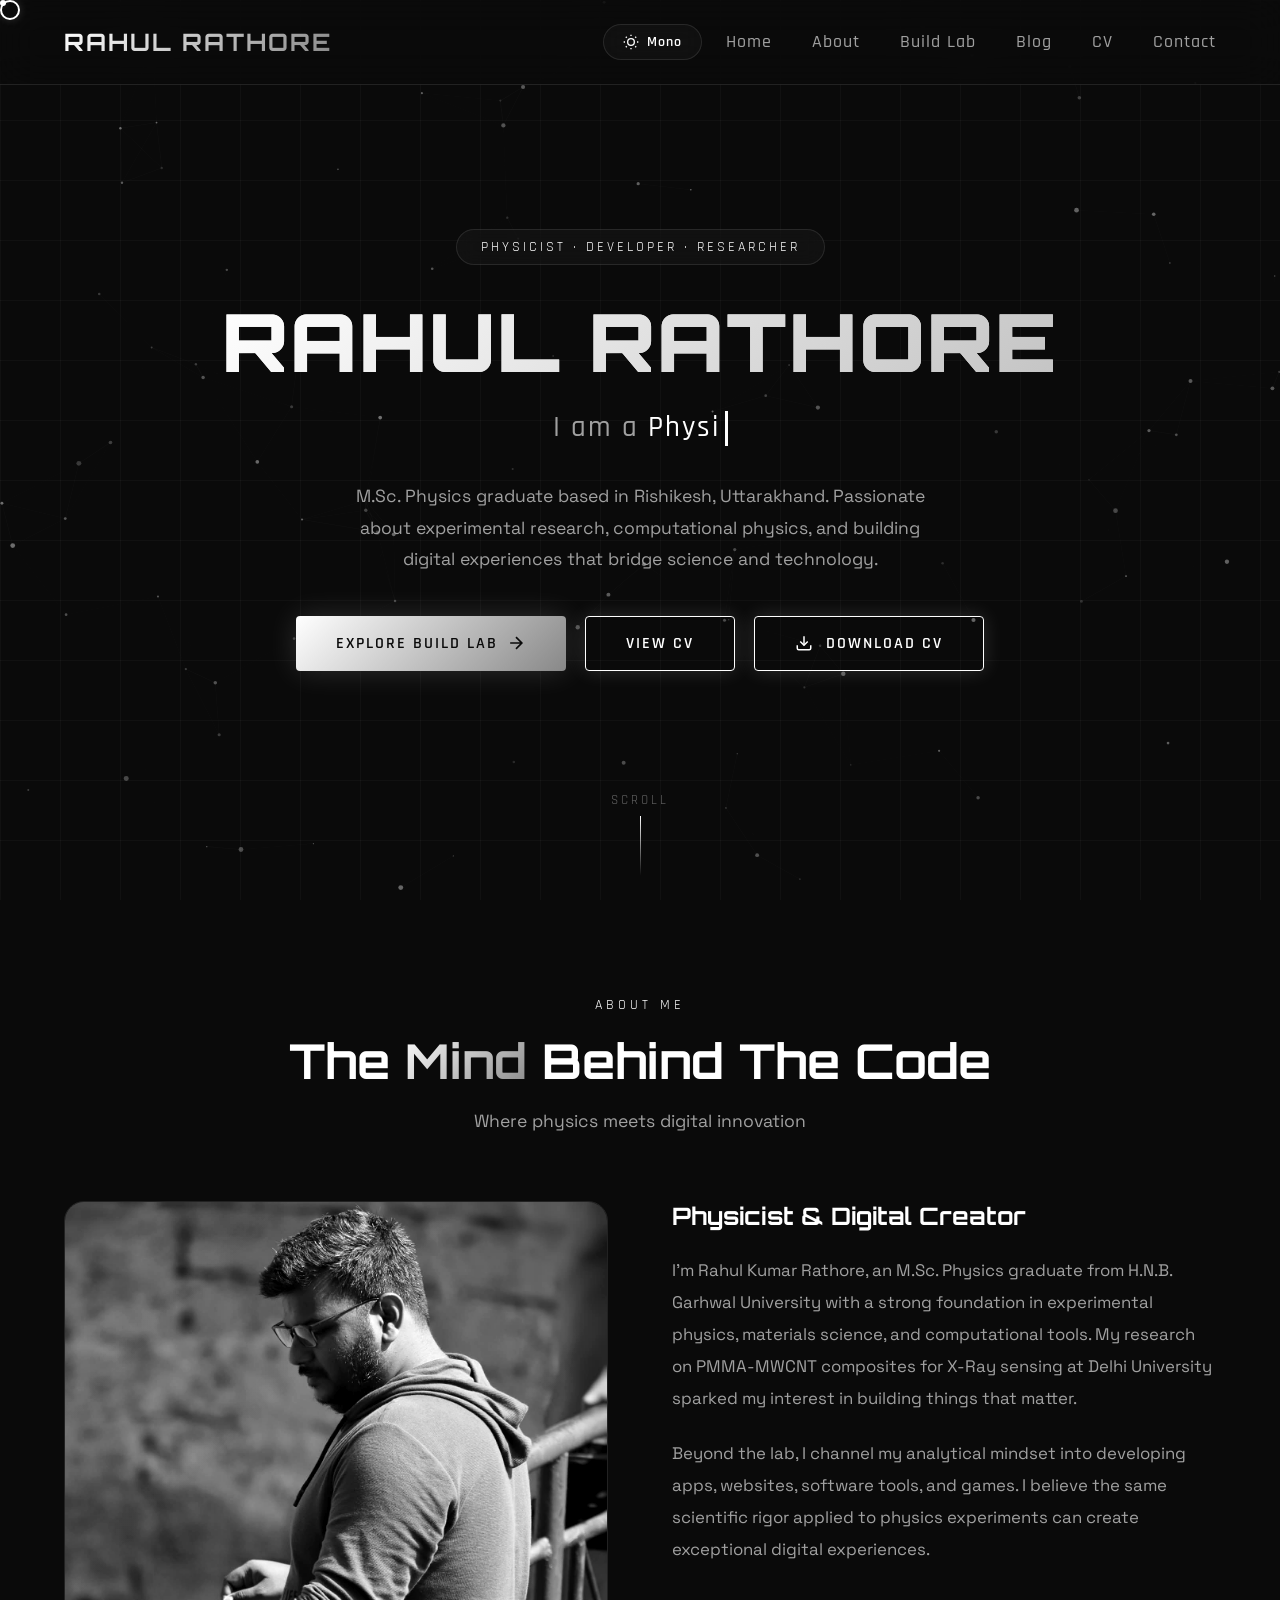
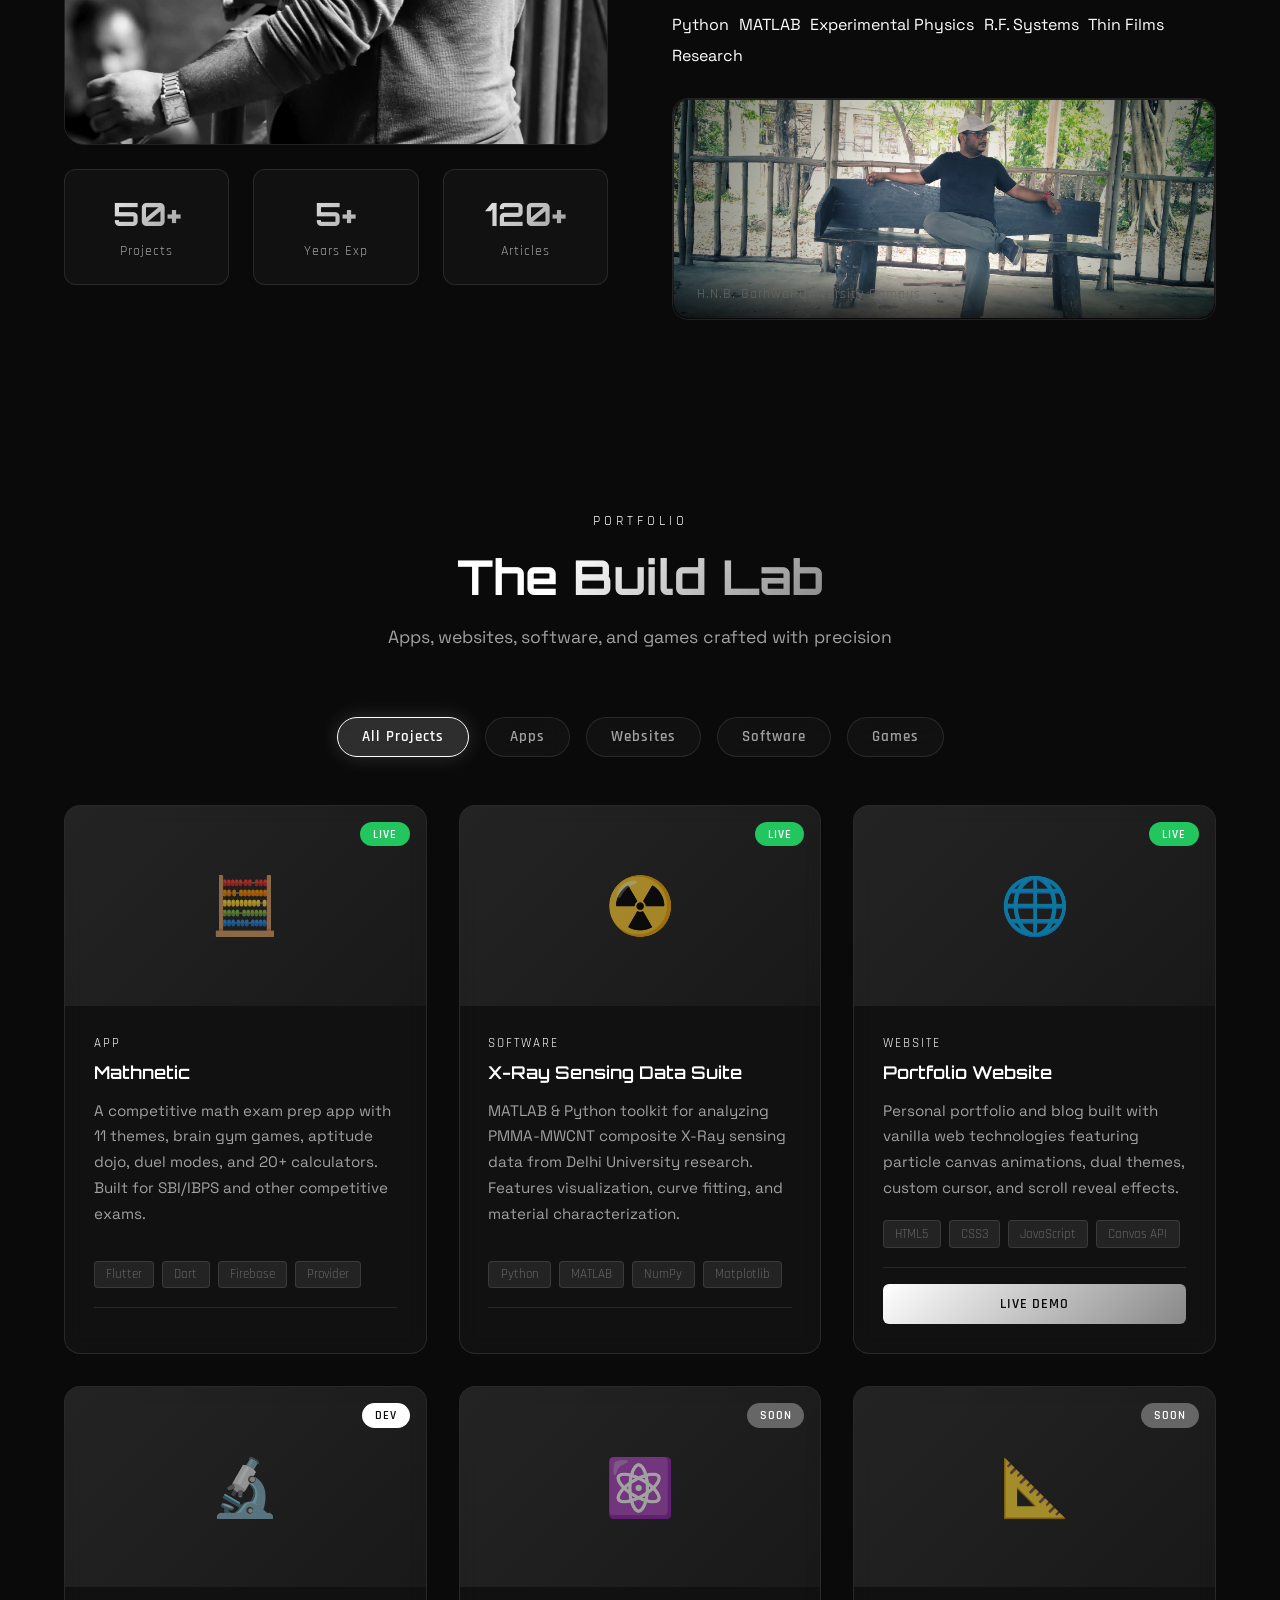
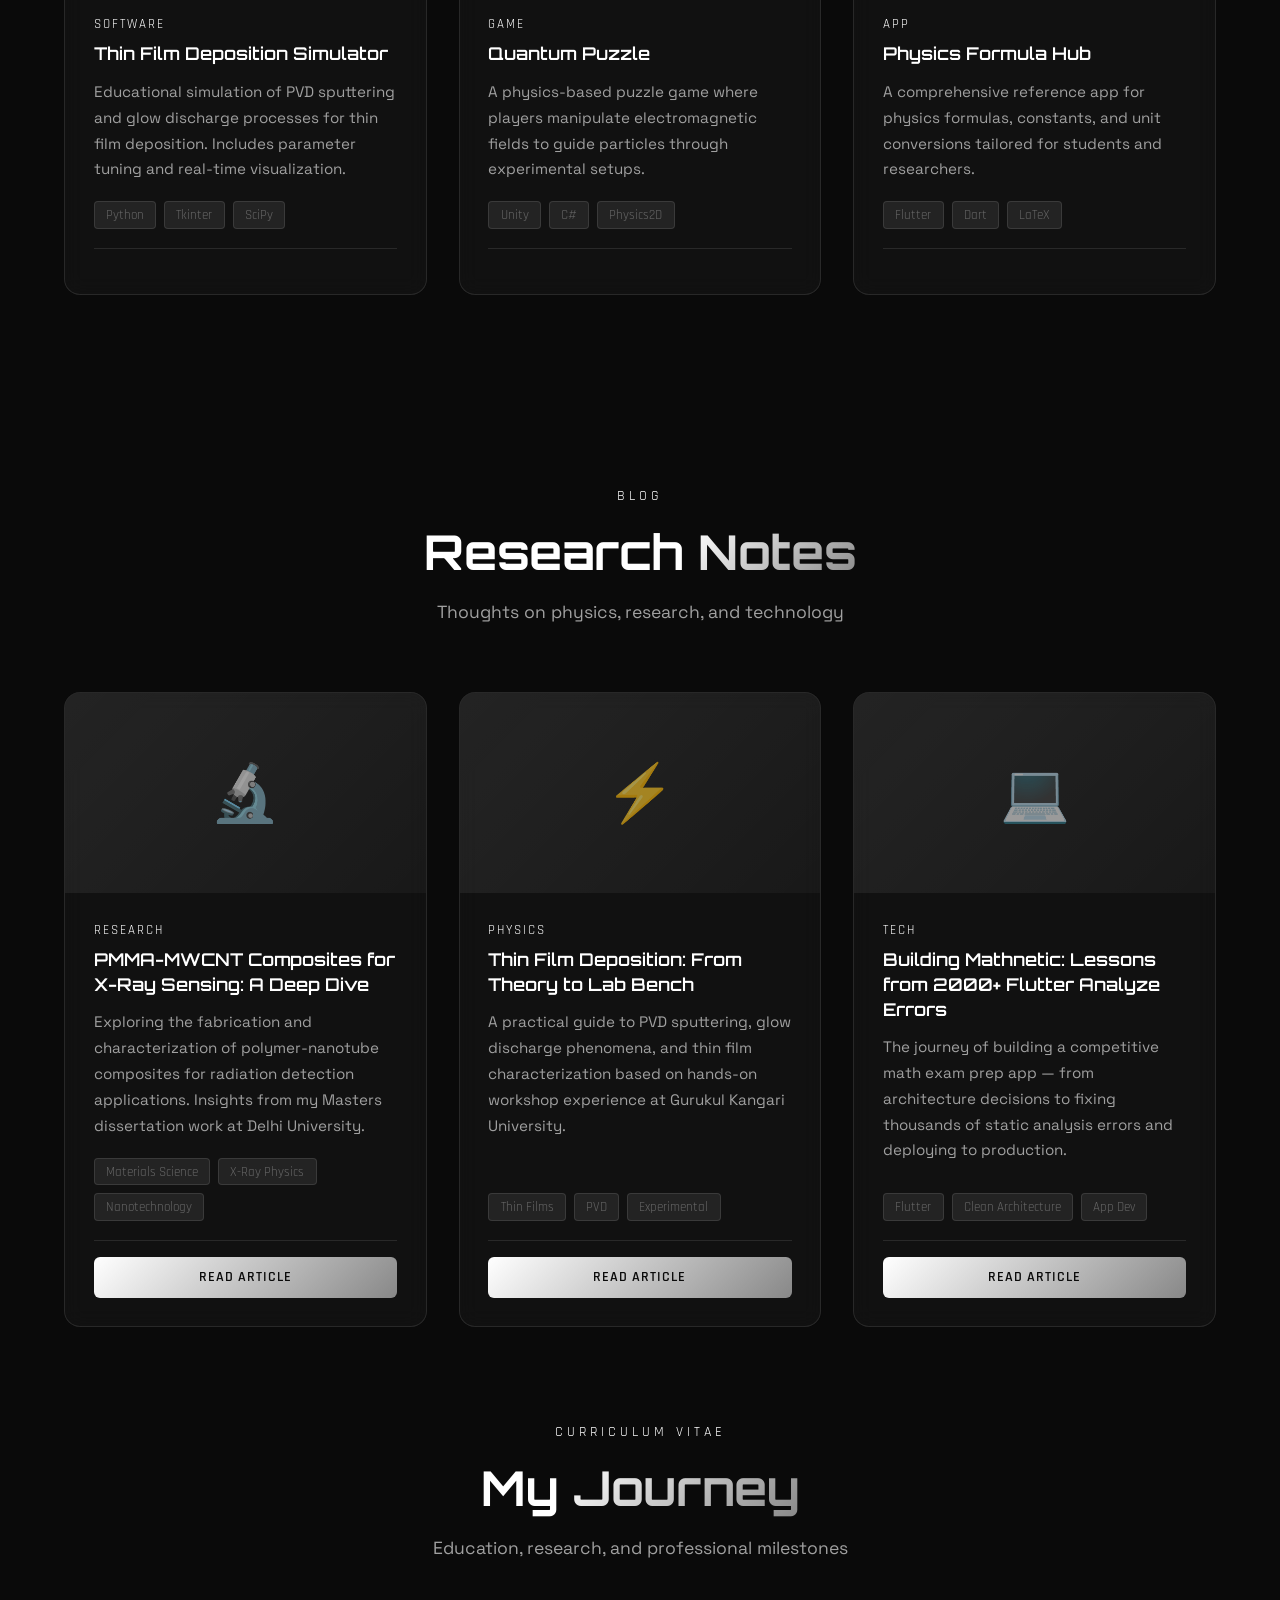
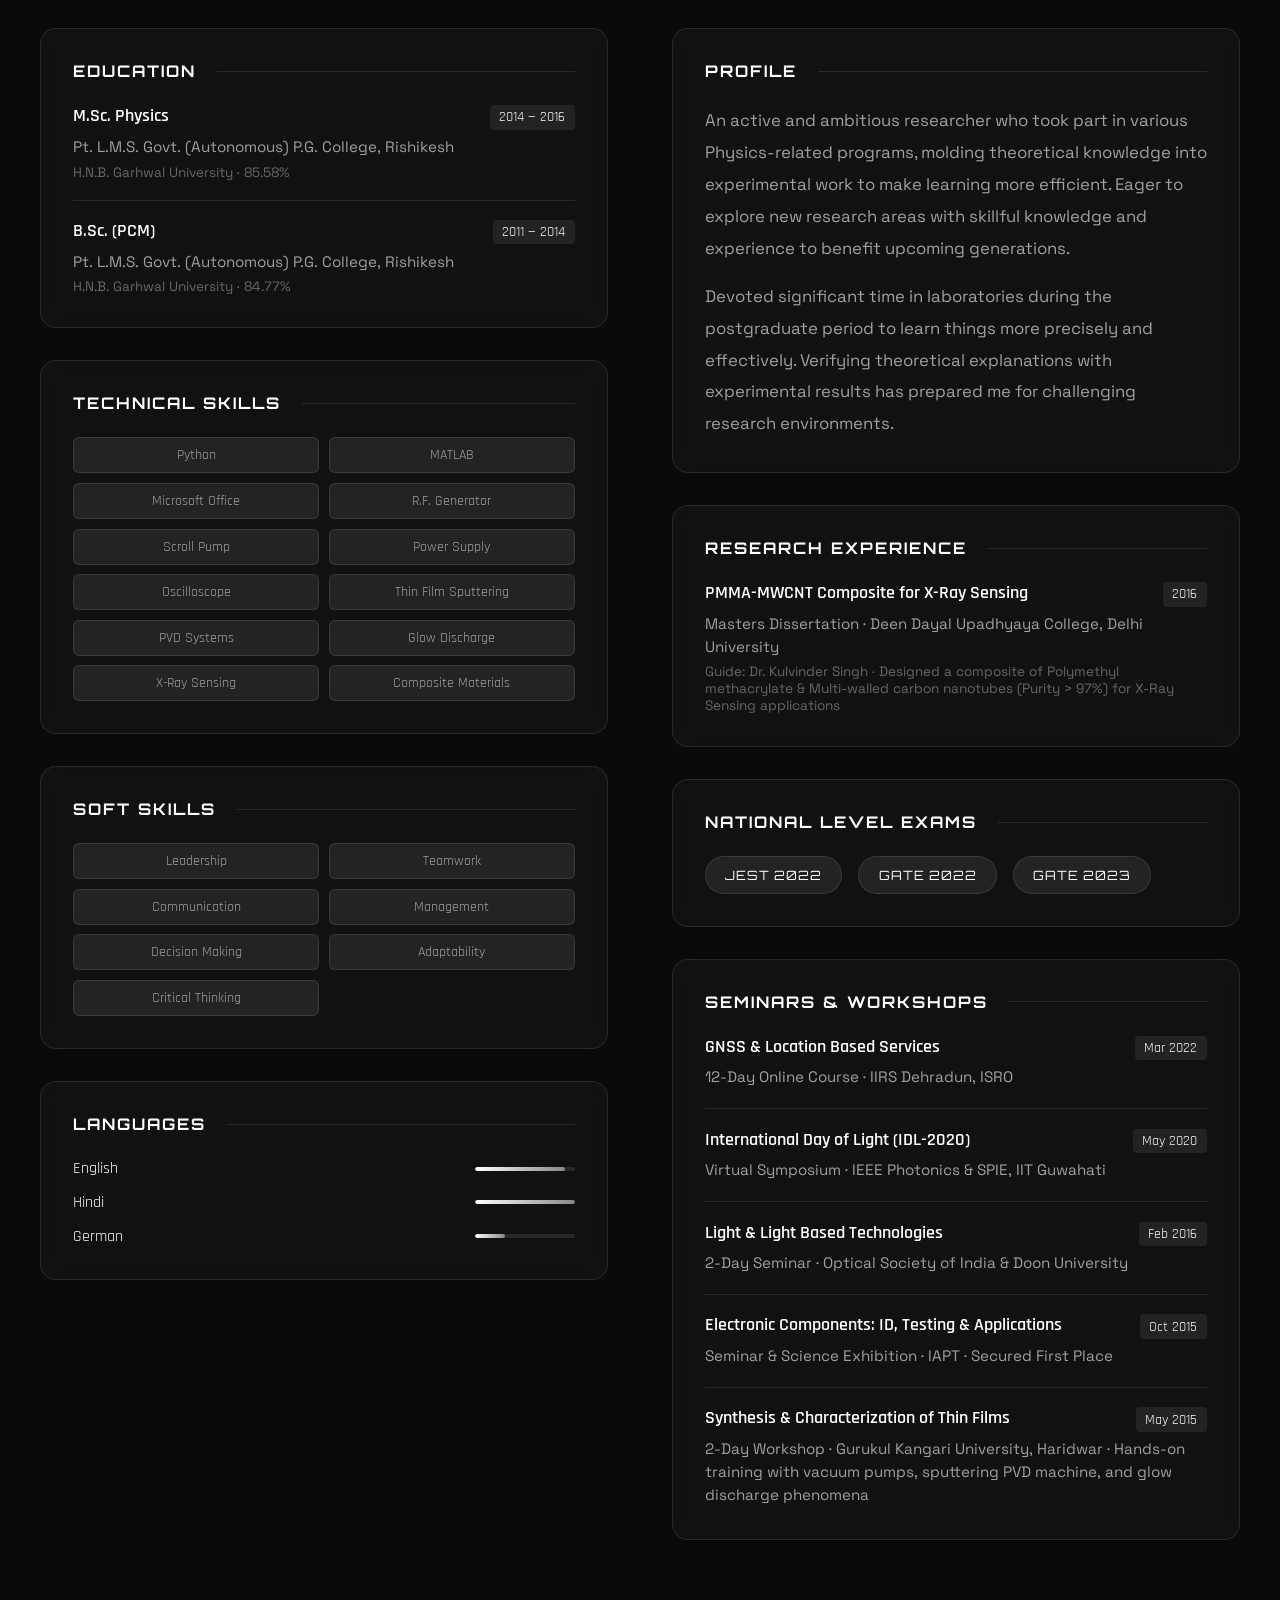
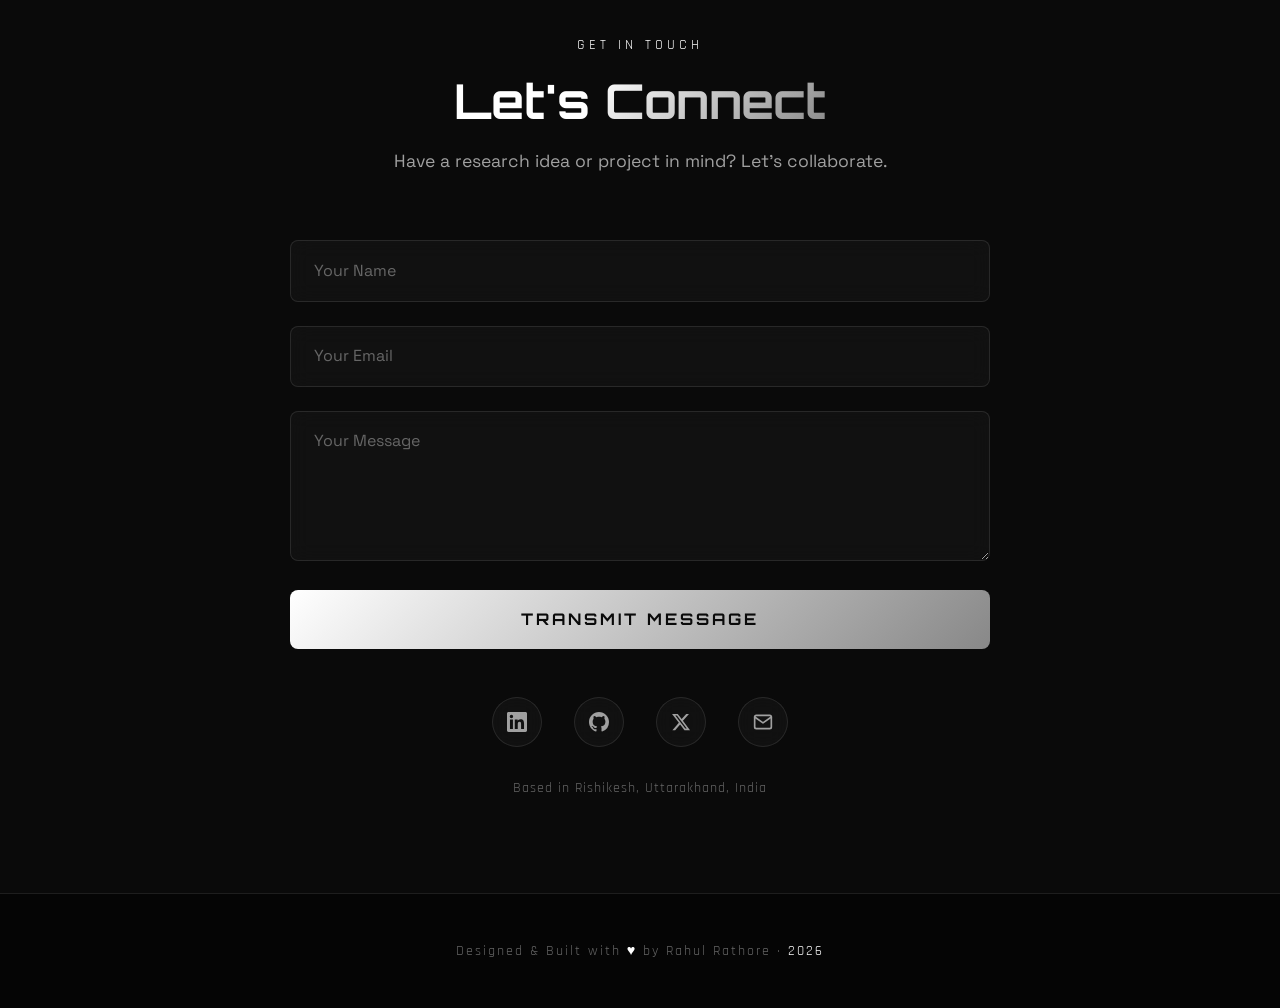
==== commit f340d7b4: "Fix symmetry: balanced grids, consistent spacing, perfect layouts" ====
--- a/index.html
+++ b/index.html
@@ -221,6 +221,7 @@
 
         .hero {
             min-height: 100vh;
+            max-height: 100vh;
             display: flex; align-items: center; justify-content: center;
             position: relative; padding: 0 5%;
         }
@@ -270,7 +271,7 @@
             max-width: 600px; margin: 2rem auto; line-height: 1.8;
             transition: color 0.6s ease;
         }
-        .hero-buttons { display: flex; gap: 1.5rem; justify-content: center; margin-top: 3rem; flex-wrap: wrap; }
+        .hero-buttons { display: flex; gap: 1.2rem; justify-content: center; margin-top: 2.5rem; flex-wrap: wrap; }
 
         .btn {
             padding: 1rem 2.5rem;
@@ -295,7 +296,7 @@
         .btn-secondary:hover { background: var(--glow); transform: translateY(-3px); box-shadow: 0 10px 40px var(--glow); }
 
         .scroll-indicator {
-            position: absolute; bottom: 2rem; left: 50%;
+            position: absolute; bottom: 1.5rem; left: 50%;
             transform: translateX(-50%);
             display: flex; flex-direction: column; align-items: center; gap: 0.5rem;
             animation: bounce 2s infinite;
@@ -312,8 +313,8 @@
             transition: background 0.6s ease;
         }
 
-        section { padding: 8rem 5%; position: relative; }
-        .section-header { margin-bottom: 4rem; text-align: center; }
+        section { padding: 6rem 5%; position: relative; }
+        .section-header { margin-bottom: 4rem; text-align: center; max-width: 800px; margin-left: auto; margin-right: auto; }
         .section-tag {
             font-family: 'Rajdhani', sans-serif;
             font-size: 0.9rem; letter-spacing: 4px;
@@ -340,7 +341,7 @@
         /* CV Section */
         .cv-grid {
             display: grid;
-            grid-template-columns: 1fr 1.5fr;
+            grid-template-columns: 1fr 1fr;
             gap: 4rem;
             max-width: 1200px;
             margin: 0 auto;
@@ -424,10 +425,12 @@
             transition: color 0.6s ease;
         }
 
+
         .skill-grid {
             display: grid;
             grid-template-columns: repeat(2, 1fr);
             gap: 0.6rem;
+            align-items: stretch;
         }
         .skill-pill {
             padding: 0.5rem 0.8rem;
@@ -439,6 +442,10 @@
             color: var(--text-secondary);
             text-align: center;
             transition: all 0.3s ease, background-color 0.6s ease, color 0.6s ease, border-color 0.6s ease;
+            display: flex;
+            align-items: center;
+            justify-content: center;
+            min-height: 36px;
         }
         .skill-pill:hover {
             border-color: var(--accent);
@@ -535,6 +542,17 @@
             gap: 2rem;
             max-width: 1200px;
             margin: 0 auto;
+        }
+        /* Ensure clean rows with 6 cards */
+        @media (min-width: 1024px) {
+            .lab-grid {
+                grid-template-columns: repeat(3, 1fr);
+            }
+        }
+        @media (max-width: 1023px) and (min-width: 640px) {
+            .lab-grid {
+                grid-template-columns: repeat(2, 1fr);
+            }
         }
         .lab-card {
             background: var(--bg-card);
@@ -704,7 +722,7 @@
         }
 
         /* Contact */
-        .contact-container { max-width: 800px; margin: 0 auto; text-align: center; }
+        .contact-container { max-width: 700px; margin: 0 auto; text-align: center; }
         .contact-form { display: grid; gap: 1.5rem; margin-top: 3rem; }
         .form-group { position: relative; }
         .form-group input, .form-group textarea {
@@ -845,8 +863,24 @@
         }
         @keyframes loadProgress { 0% { width: 0%; } 100% { width: 100%; } }
 
+        /* Symmetry fixes for blog grid */
+        .blog-grid {
+            grid-template-columns: repeat(3, 1fr) !important;
+        }
+        @media (max-width: 1024px) {
+            .blog-grid {
+                grid-template-columns: repeat(2, 1fr) !important;
+            }
+        }
         @media (max-width: 968px) {
             .cv-grid { grid-template-columns: 1fr; }
+            .blog-grid {
+                grid-template-columns: 1fr !important;
+            }
+            .about-grid {
+                grid-template-columns: 1fr !important;
+                gap: 3rem !important;
+            }
             .nav-links {
                 position: fixed; top: 0; right: -100%;
                 width: 70%; height: 100vh;
@@ -949,6 +983,25 @@
         /* Responsive image fixes */
         @media (max-width: 968px) {
             .about-photo-secondary img { height: 180px; }
+        }
+
+    
+        .about-left, .about-right {
+            display: flex;
+            flex-direction: column;
+            justify-content: flex-start;
+        }
+        .about-right {
+            gap: 0;
+        }
+        .about-right h3 {
+            margin-bottom: 1.5rem;
+        }
+        .about-right p {
+            margin-bottom: 1.5rem;
+        }
+        .about-right p:last-of-type {
+            margin-bottom: 0;
         }
 
     </style>
@@ -1035,32 +1088,28 @@
             <h2 class="section-title">The <span>Mind</span> Behind The Code</h2>
             <p class="section-subtitle">Where physics meets digital innovation</p>
         </div>
-        <div class="about-grid" style="display: grid; grid-template-columns: 1fr 1fr; gap: 4rem; align-items: center; max-width: 1200px; margin: 0 auto;">
-            <div class="about-image reveal">
+        <div class="about-grid" style="display: grid; grid-template-columns: 1fr 1fr; gap: 4rem; align-items: start; max-width: 1200px; margin: 0 auto;">
+            <div class="about-left reveal">
                 <div class="about-image-frame" style="width: 100%; aspect-ratio: 1; border-radius: 20px; border: 1px solid var(--border); display: flex; align-items: center; justify-content: center; position: relative; overflow: hidden; transition: all 0.6s ease;">
                     <img src="images/rahul-bw.jpg" alt="Rahul Rathore - Physicist & Developer" style="width: 100%; height: 100%; object-fit: cover; object-position: center top; filter: grayscale(100%) contrast(1.1); transition: all 0.6s ease;">
                     <div class="image-overlay" style="position: absolute; inset: 0; background: linear-gradient(135deg, var(--gradient-1), var(--gradient-2)); mix-blend-mode: overlay; opacity: 0.4; transition: opacity 0.6s ease;"></div>
                 </div>
-                <div class="about-stats" style="display: grid; grid-template-columns: repeat(3, 1fr); gap: 2rem; margin-top: 2rem;">
-                    <div class="stat-item" style="text-align: center; padding: 1.5rem; background: var(--bg-card); border: 1px solid var(--border); border-radius: 12px; backdrop-filter: blur(10px); transition: all 0.3s ease, background-color 0.6s ease, border-color 0.6s ease; box-shadow: var(--shadow);">
+                <div class="about-stats" style="display: grid; grid-template-columns: repeat(3, 1fr); gap: 1.5rem; margin-top: 1.5rem;">
+                    <div class="stat-item" style="text-align: center; padding: 1.5rem 0.5rem; background: var(--bg-card); border: 1px solid var(--border); border-radius: 12px; backdrop-filter: blur(10px); transition: all 0.3s ease, background-color 0.6s ease, border-color 0.6s ease; box-shadow: var(--shadow);">
                         <div class="stat-number" style="font-family: 'Orbitron', sans-serif; font-size: 2rem; font-weight: 700; background: linear-gradient(135deg, var(--gradient-start), var(--gradient-end)); -webkit-background-clip: text; -webkit-text-fill-color: transparent; background-clip: text;" data-target="50">0</div>
-                        <div class="stat-label" style="font-family: 'Rajdhani', sans-serif; font-size: 0.9rem; color: var(--text-secondary); margin-top: 0.5rem; letter-spacing: 1px; transition: color 0.6s ease;">Projects</div>
-                    </div>
-                    <div class="stat-item">
-                        <div class="stat-number" data-target="5">0</div>
-                        <div class="stat-label">Years Exp</div>
-                    </div>
-                    <div class="stat-item">
-                        <div class="stat-number" data-target="120">0</div>
-                        <div class="stat-label">Articles</div>
-                    </div>
-                </div>
-                <div class="about-photo-secondary reveal">
-                    <img src="images/rahul-color.jpg" alt="Rahul Rathore at H.N.B. Garhwal University campus">
-                    <div class="photo-caption">H.N.B. Garhwal University Campus</div>
+                        <div class="stat-label" style="font-family: 'Rajdhani', sans-serif; font-size: 0.85rem; color: var(--text-secondary); margin-top: 0.5rem; letter-spacing: 1px; transition: color 0.6s ease;">Projects</div>
+                    </div>
+                    <div class="stat-item" style="text-align: center; padding: 1.5rem 0.5rem; background: var(--bg-card); border: 1px solid var(--border); border-radius: 12px; backdrop-filter: blur(10px); transition: all 0.3s ease, background-color 0.6s ease, border-color 0.6s ease; box-shadow: var(--shadow);">
+                        <div class="stat-number" style="font-family: 'Orbitron', sans-serif; font-size: 2rem; font-weight: 700; background: linear-gradient(135deg, var(--gradient-start), var(--gradient-end)); -webkit-background-clip: text; -webkit-text-fill-color: transparent; background-clip: text;" data-target="5">0</div>
+                        <div class="stat-label" style="font-family: 'Rajdhani', sans-serif; font-size: 0.85rem; color: var(--text-secondary); margin-top: 0.5rem; letter-spacing: 1px; transition: color 0.6s ease;">Years Exp</div>
+                    </div>
+                    <div class="stat-item" style="text-align: center; padding: 1.5rem 0.5rem; background: var(--bg-card); border: 1px solid var(--border); border-radius: 12px; backdrop-filter: blur(10px); transition: all 0.3s ease, background-color 0.6s ease, border-color 0.6s ease; box-shadow: var(--shadow);">
+                        <div class="stat-number" style="font-family: 'Orbitron', sans-serif; font-size: 2rem; font-weight: 700; background: linear-gradient(135deg, var(--gradient-start), var(--gradient-end)); -webkit-background-clip: text; -webkit-text-fill-color: transparent; background-clip: text;" data-target="120">0</div>
+                        <div class="stat-label" style="font-family: 'Rajdhani', sans-serif; font-size: 0.85rem; color: var(--text-secondary); margin-top: 0.5rem; letter-spacing: 1px; transition: color 0.6s ease;">Articles</div>
+                    </div>
                 </div>
             </div>
-            <div class="about-text reveal">
+            <div class="about-right reveal">
                 <h3 style="font-family: 'Orbitron', sans-serif; font-size: 1.5rem; margin-bottom: 1.5rem; color: var(--accent); transition: color 0.6s ease;">Physicist & Digital Creator</h3>
                 <p style="color: var(--text-secondary); line-height: 1.9; margin-bottom: 1.5rem; font-size: 1.05rem; transition: color 0.6s ease;">
                     I'm Rahul Kumar Rathore, an M.Sc. Physics graduate from H.N.B. Garhwal University with a strong foundation in experimental physics, materials science, and computational tools. My research on PMMA-MWCNT composites for X-Ray sensing at Delhi University sparked my interest in building things that matter.
@@ -1068,13 +1117,17 @@
                 <p style="color: var(--text-secondary); line-height: 1.9; margin-bottom: 1.5rem; font-size: 1.05rem; transition: color 0.6s ease;">
                     Beyond the lab, I channel my analytical mindset into developing apps, websites, software tools, and games. I believe the same scientific rigor applied to physics experiments can create exceptional digital experiences.
                 </p>
-                <div class="skills">
+                <div class="skills" style="display: flex; flex-wrap: wrap; gap: 0.6rem; margin-top: 1.5rem;">
                     <span class="skill-tag">Python</span>
                     <span class="skill-tag">MATLAB</span>
                     <span class="skill-tag">Experimental Physics</span>
                     <span class="skill-tag">R.F. Systems</span>
                     <span class="skill-tag">Thin Films</span>
                     <span class="skill-tag">Research</span>
+                </div>
+                <div class="about-photo-secondary reveal" style="margin-top: 2rem;">
+                    <img src="images/rahul-color.jpg" alt="Rahul Rathore at H.N.B. Garhwal University campus" style="width: 100%; height: 220px; object-fit: cover; object-position: center 30%; border-radius: 16px; border: 1px solid var(--border); display: block; transition: all 0.4s ease;">
+                    <div class="photo-caption" style="margin-top: 0.75rem; font-family: 'Rajdhani', sans-serif; font-size: 0.85rem; letter-spacing: 1px; color: var(--text-muted);">H.N.B. Garhwal University Campus</div>
                 </div>
             </div>
         </div>
@@ -1106,7 +1159,7 @@
             <h2 class="section-title">Research <span>Notes</span></h2>
             <p class="section-subtitle">Thoughts on physics, research, and technology</p>
         </div>
-        <div class="lab-grid" style="max-width: 1200px; margin: 0 auto;">
+        <div class="lab-grid blog-grid" style="max-width: 1200px; margin: 0 auto; display: grid; grid-template-columns: repeat(3, 1fr);">
             <article class="lab-card reveal" style="cursor: pointer;">
                 <div class="lab-thumb">
                     <div class="lab-thumb-icon">🔬</div>
@@ -1429,6 +1482,17 @@
                 icon: "⚛️",
                 demoLink: "#",
                 codeLink: "#"
+            },
+            {
+                id: 6,
+                title: "Physics Formula Hub",
+                category: "app",
+                description: "A comprehensive reference app for physics formulas, constants, and unit conversions tailored for students and researchers.",
+                stack: ["Flutter", "Dart", "LaTeX"],
+                status: "soon",
+                icon: "📐",
+                demoLink: "#",
+                codeLink: "#"
             }
         ];
 
@@ -1697,8 +1761,9 @@
             const scrolled = window.pageYOffset;
             const heroContent = document.querySelector('.hero-content');
             if (heroContent && window.innerWidth > 968) {
-                heroContent.style.transform = `translateY(${scrolled * 0.15}px)`;
-                heroContent.style.opacity = Math.max(0, 1 - (scrolled / 600));
+                heroContent.style.transform = `translateY(${scrolled * 0.1}px)`;
+                // Subtle fade only after significant scroll, no awkward gap
+                heroContent.style.opacity = Math.max(0.3, 1 - (scrolled / 900));
             }
         });
 
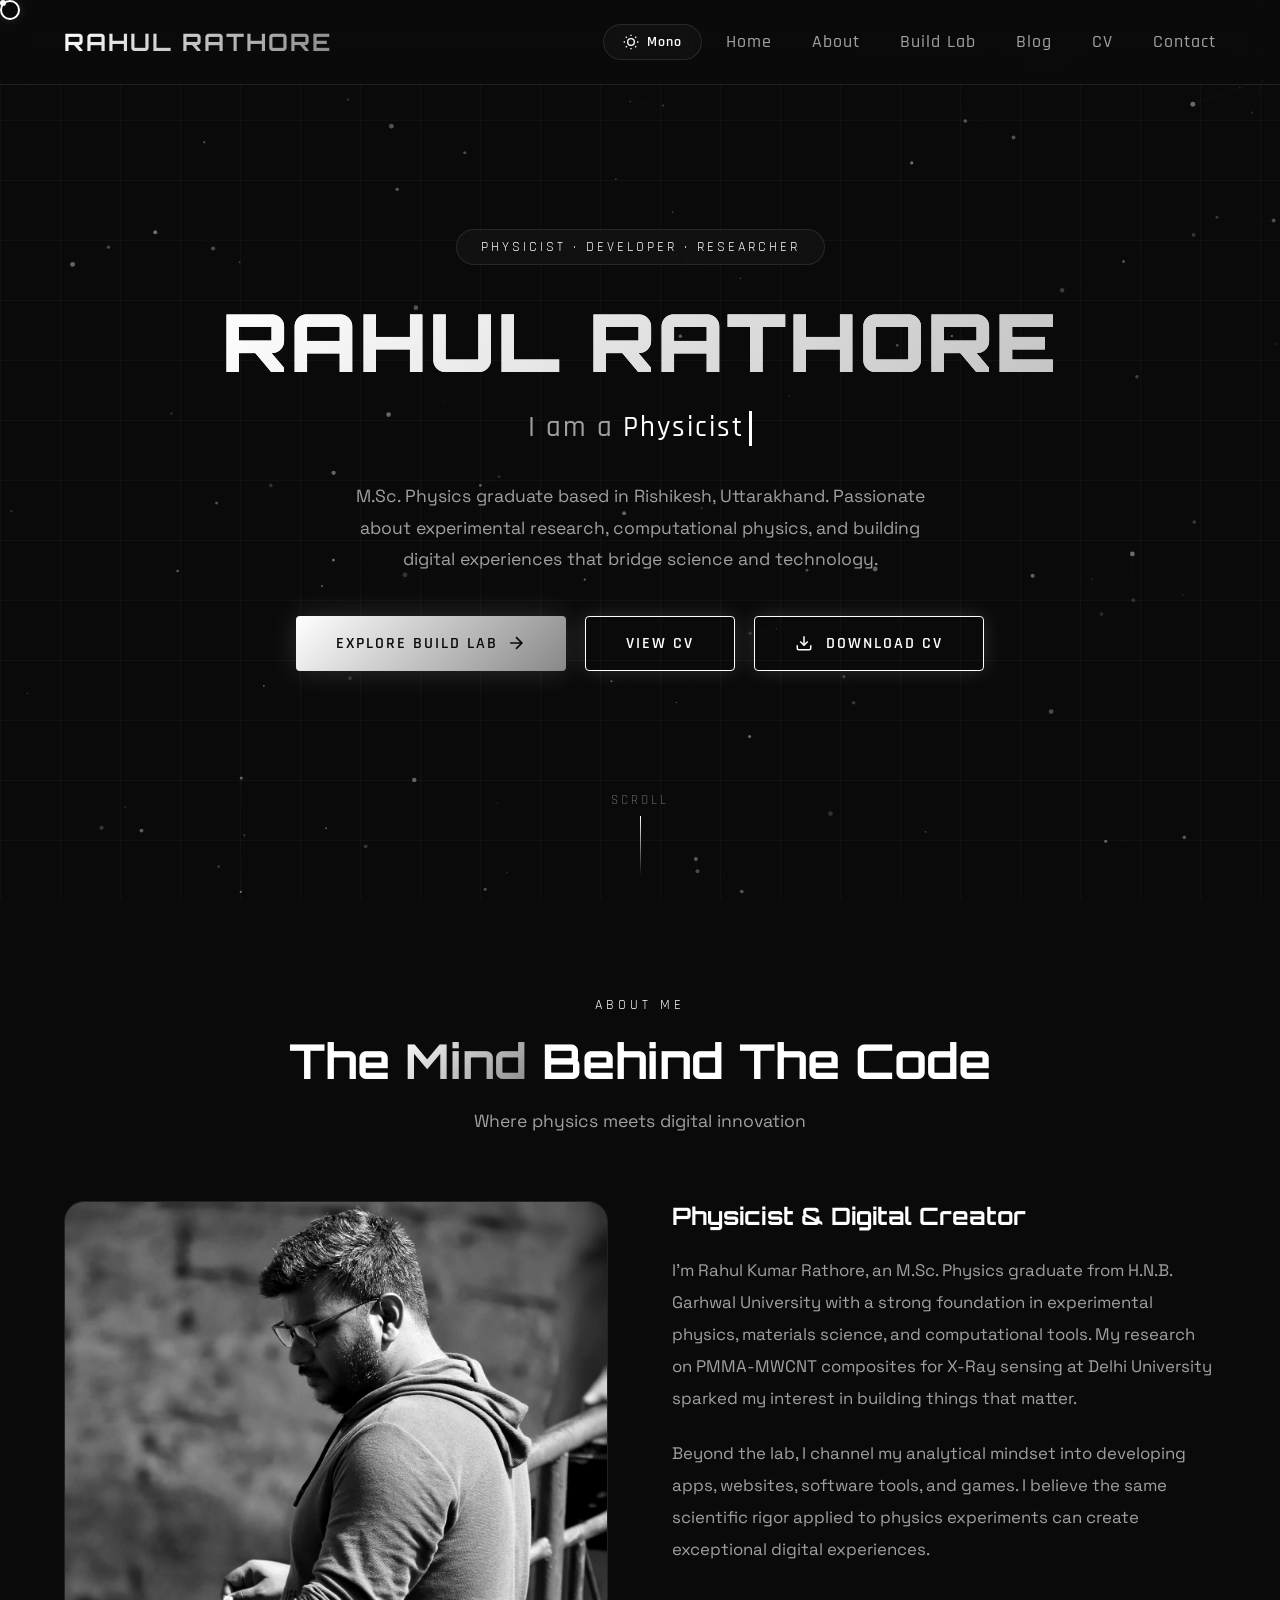
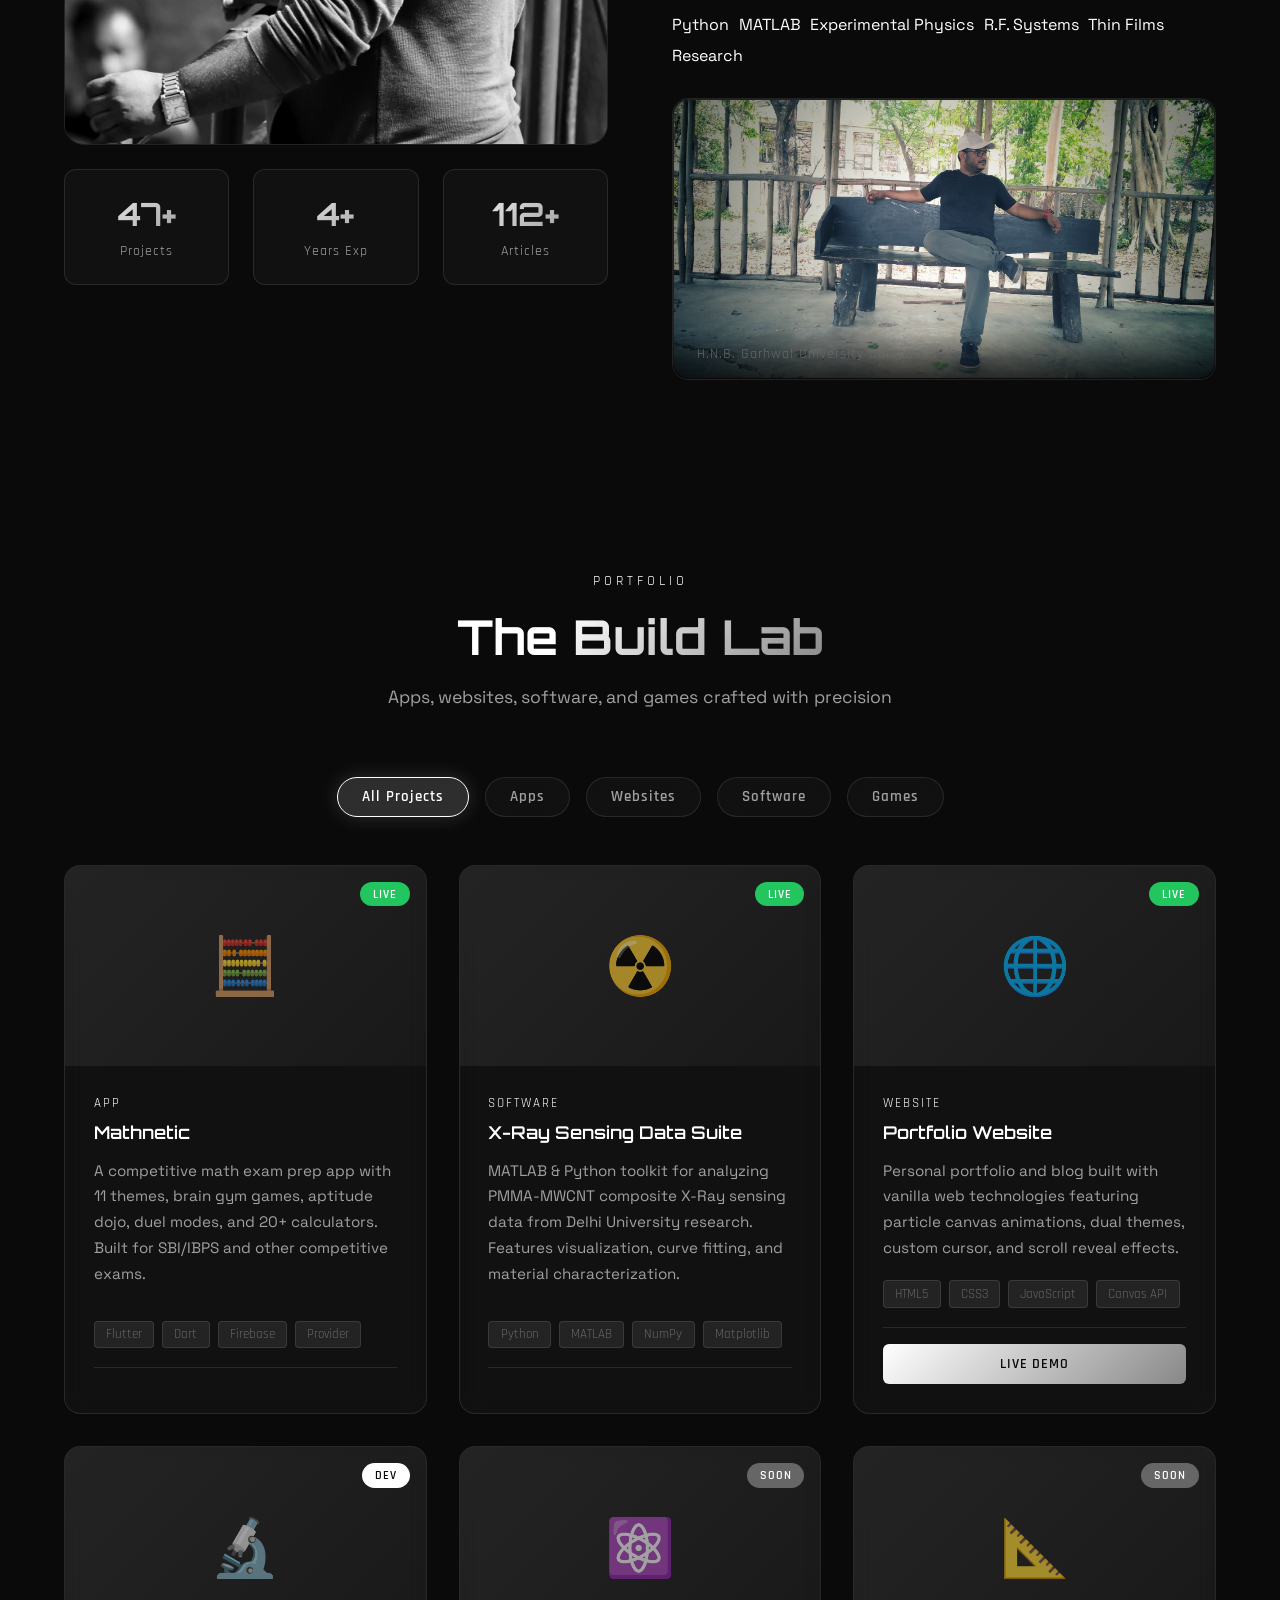
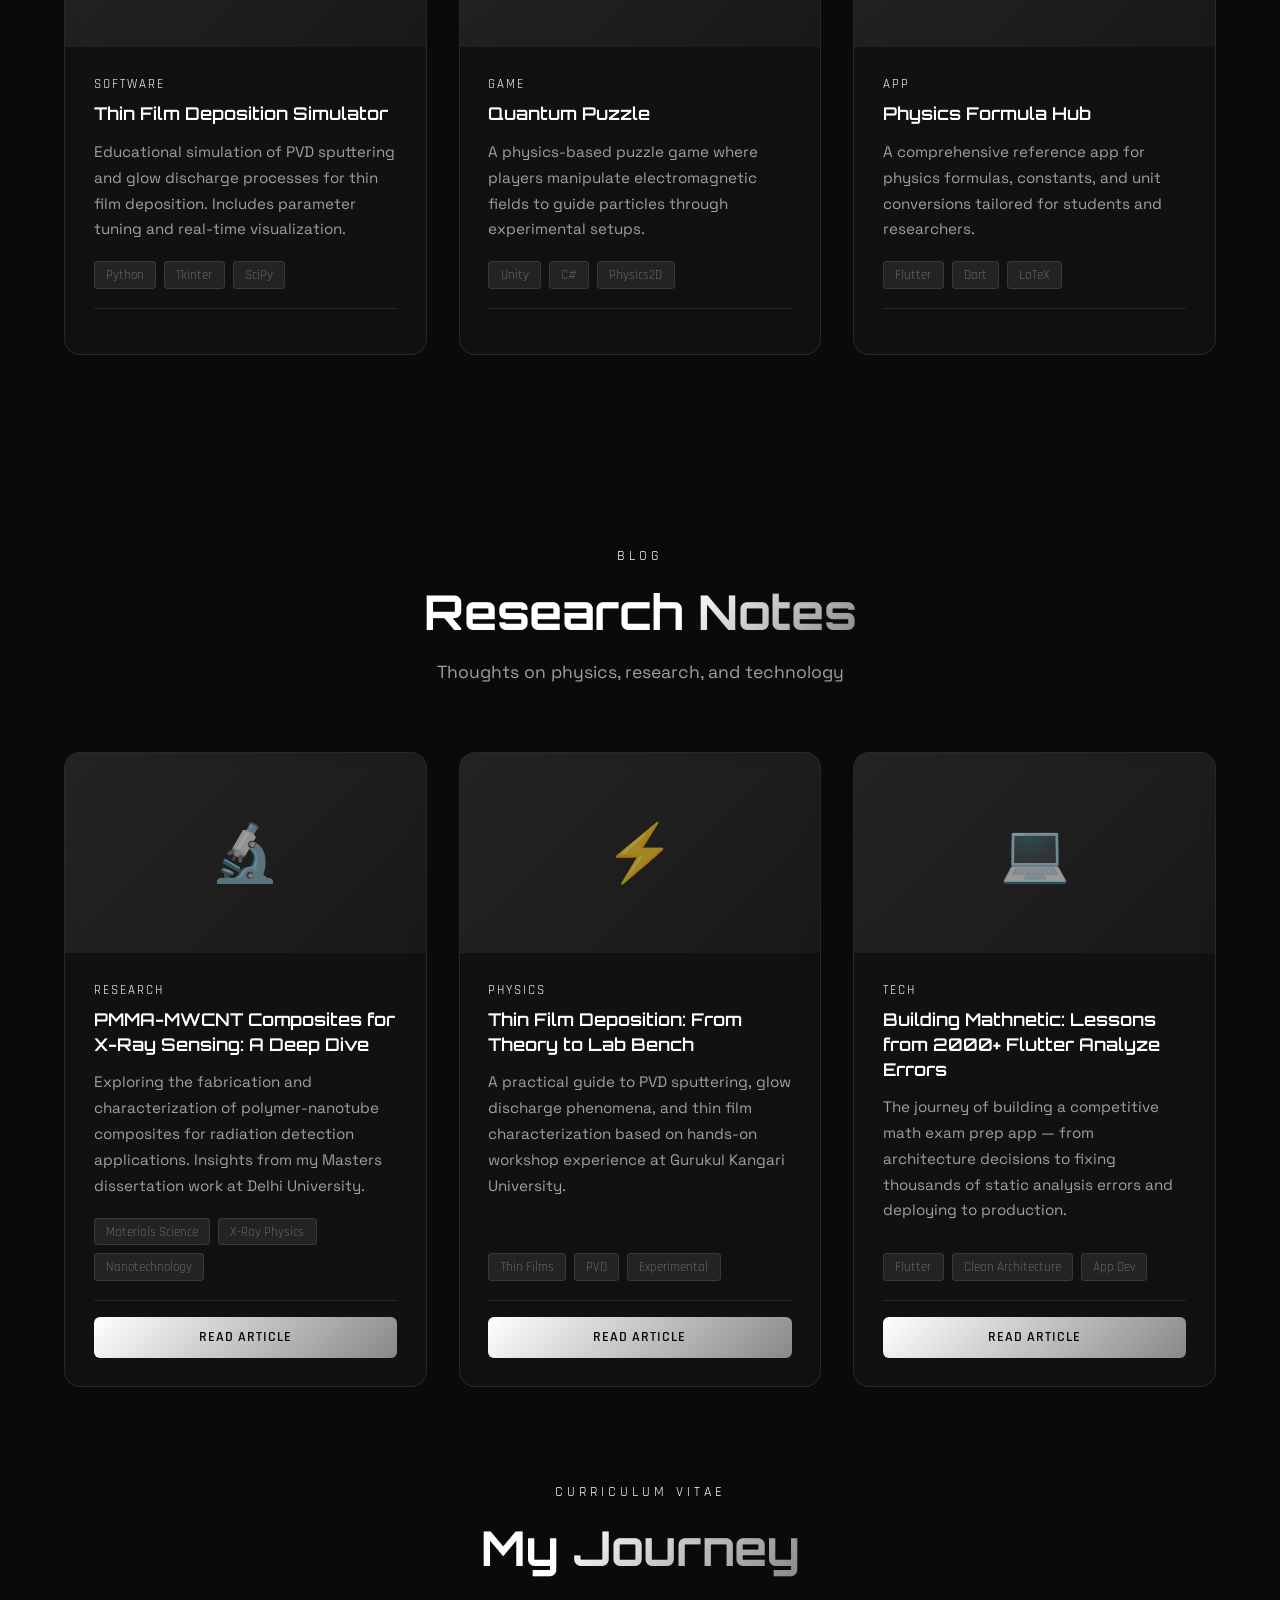
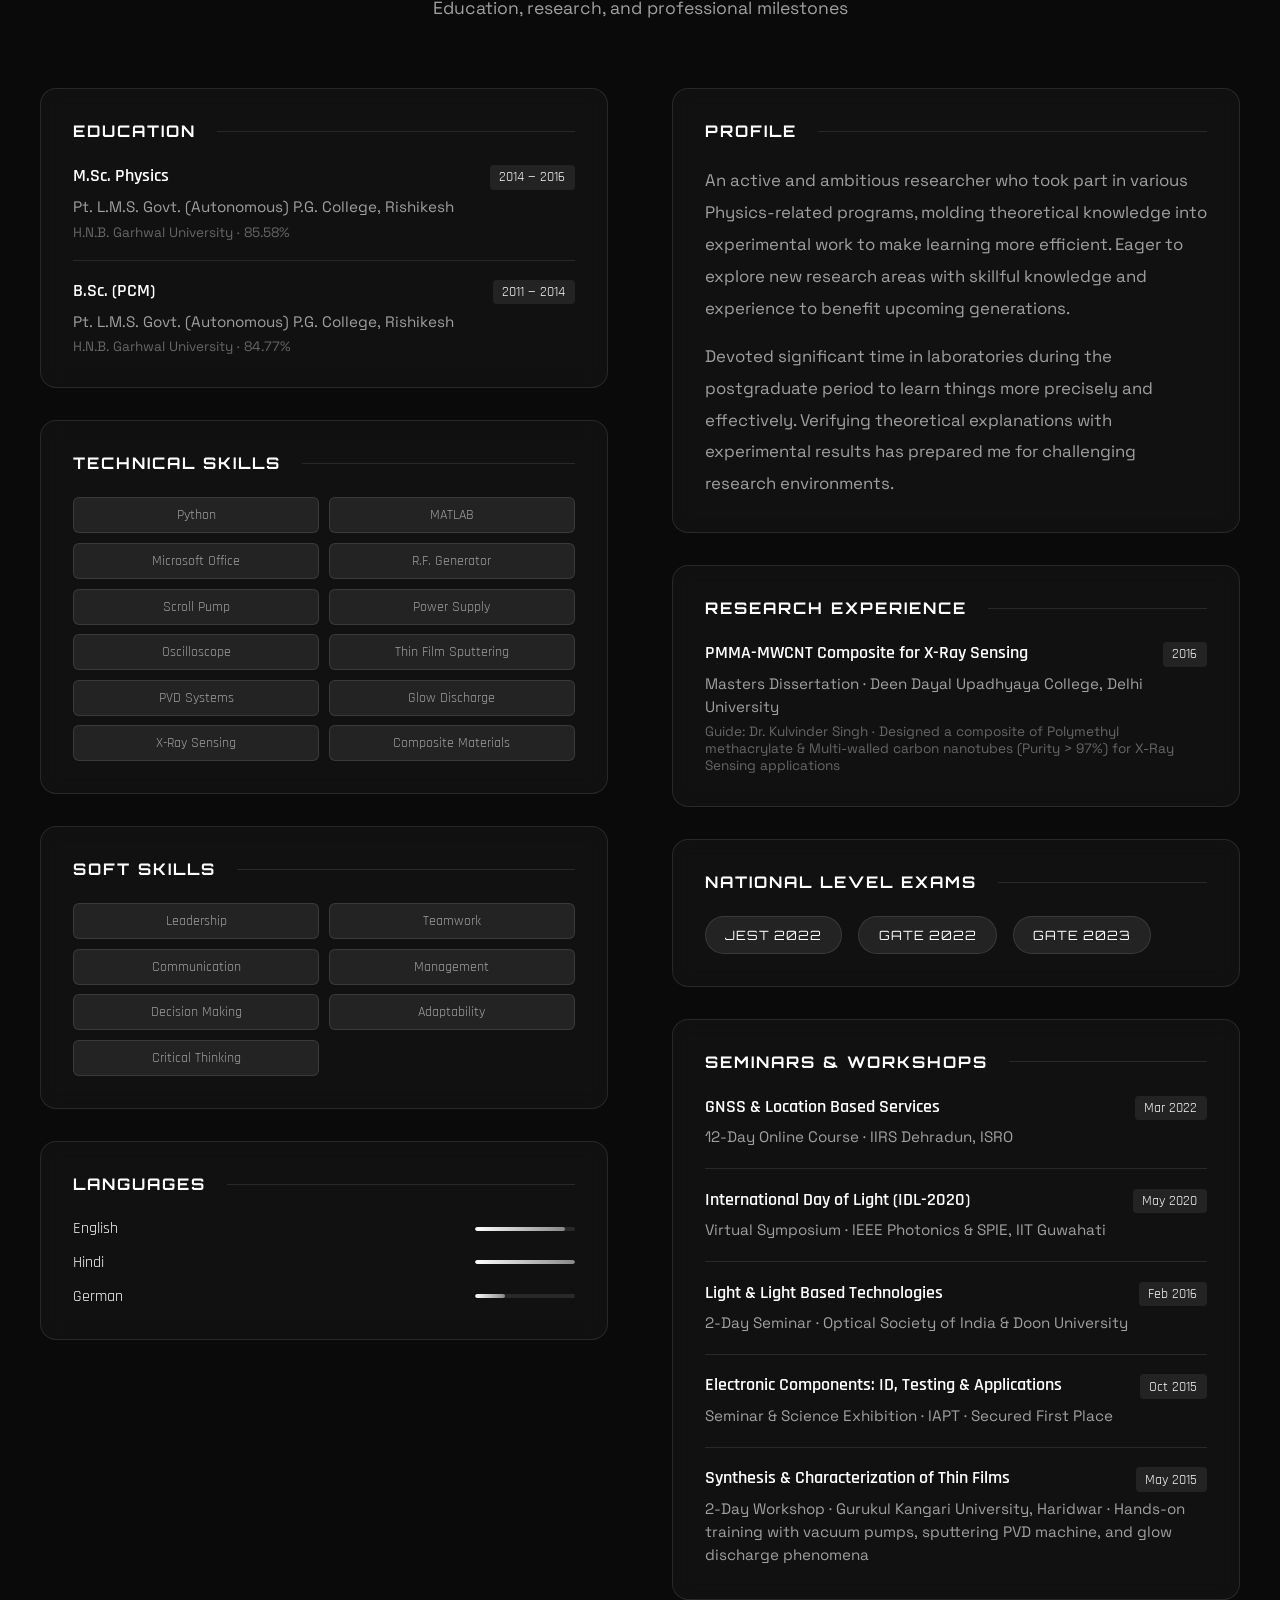
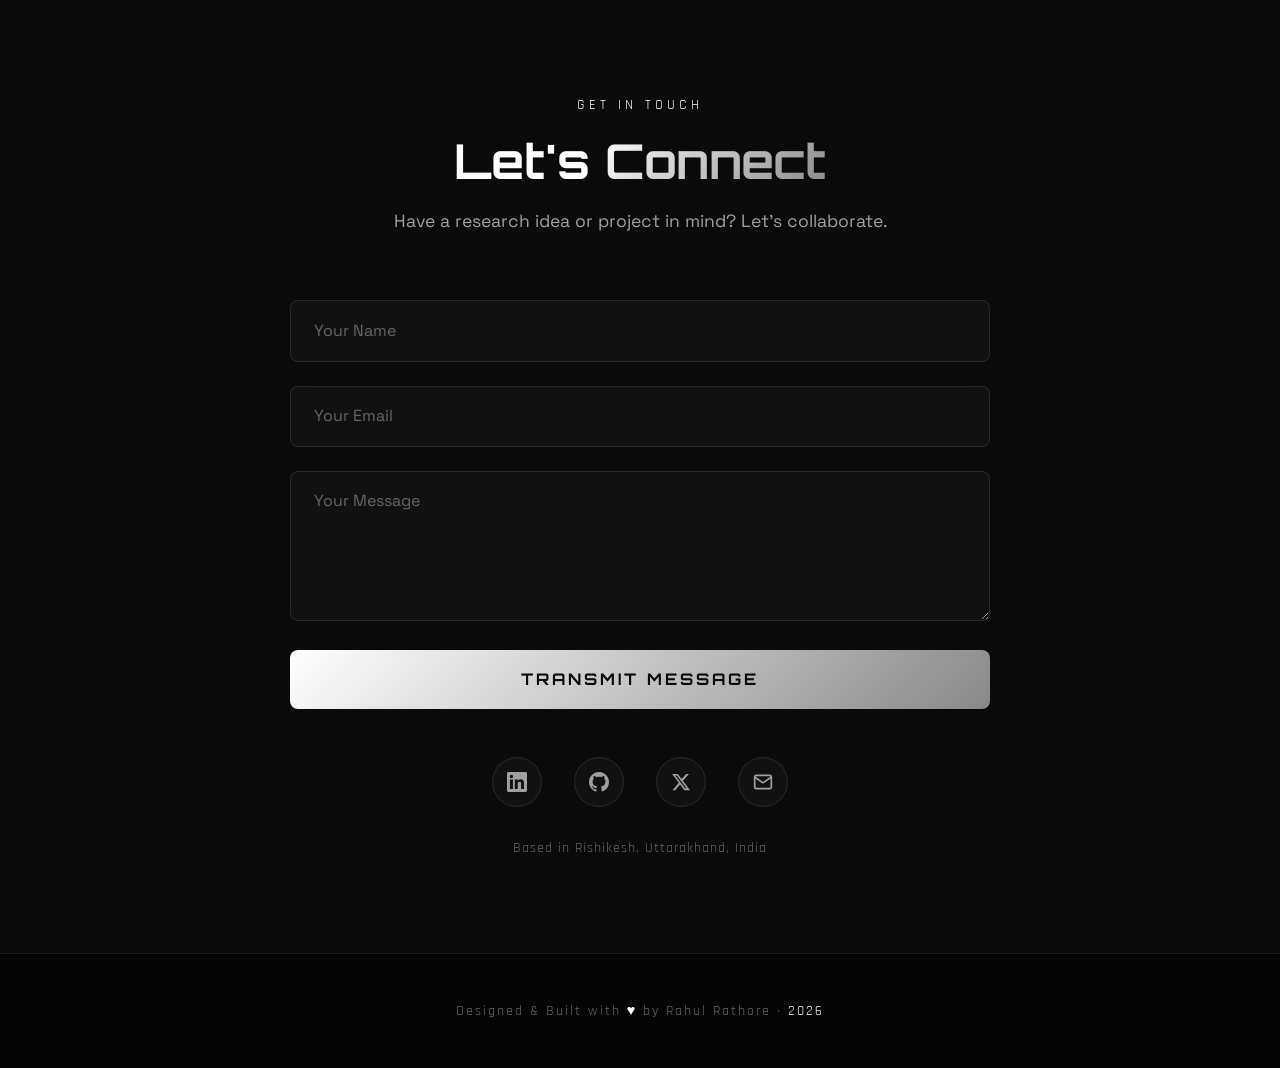
==== commit 99f3e44b: "Fix mobile images" ====
--- a/index.html
+++ b/index.html
@@ -221,7 +221,6 @@
 
         .hero {
             min-height: 100vh;
-            max-height: 100vh;
             display: flex; align-items: center; justify-content: center;
             position: relative; padding: 0 5%;
         }
@@ -880,6 +879,20 @@
             .about-grid {
                 grid-template-columns: 1fr !important;
                 gap: 3rem !important;
+            }
+            .about-image-frame {
+                aspect-ratio: auto !important;
+                min-height: 350px !important;
+            }
+            .about-image-frame img {
+                position: absolute !important;
+                inset: 0 !important;
+                width: 100% !important;
+                height: 100% !important;
+            }
+            .about-photo-secondary img {
+                height: auto !important;
+                min-height: 200px !important;
             }
             .nav-links {
                 position: fixed; top: 0; right: -100%;
@@ -1095,15 +1108,15 @@
                     <div class="image-overlay" style="position: absolute; inset: 0; background: linear-gradient(135deg, var(--gradient-1), var(--gradient-2)); mix-blend-mode: overlay; opacity: 0.4; transition: opacity 0.6s ease;"></div>
                 </div>
                 <div class="about-stats" style="display: grid; grid-template-columns: repeat(3, 1fr); gap: 1.5rem; margin-top: 1.5rem;">
-                    <div class="stat-item" style="text-align: center; padding: 1.5rem 0.5rem; background: var(--bg-card); border: 1px solid var(--border); border-radius: 12px; backdrop-filter: blur(10px); transition: all 0.3s ease, background-color 0.6s ease, border-color 0.6s ease; box-shadow: var(--shadow);">
+                    <div class="stat-item" style="text-align: center; padding: 1.5rem 0.5rem; background: var(--bg-card); border: 1px solid var(--border); border-radius: 12px; backdrop-filter: blur(10px); transition: all 0.3s ease, background-color 0.6s ease, border-color 0.6s ease; box-shadow: var(--shadow); display: block;">
                         <div class="stat-number" style="font-family: 'Orbitron', sans-serif; font-size: 2rem; font-weight: 700; background: linear-gradient(135deg, var(--gradient-start), var(--gradient-end)); -webkit-background-clip: text; -webkit-text-fill-color: transparent; background-clip: text;" data-target="50">0</div>
                         <div class="stat-label" style="font-family: 'Rajdhani', sans-serif; font-size: 0.85rem; color: var(--text-secondary); margin-top: 0.5rem; letter-spacing: 1px; transition: color 0.6s ease;">Projects</div>
                     </div>
-                    <div class="stat-item" style="text-align: center; padding: 1.5rem 0.5rem; background: var(--bg-card); border: 1px solid var(--border); border-radius: 12px; backdrop-filter: blur(10px); transition: all 0.3s ease, background-color 0.6s ease, border-color 0.6s ease; box-shadow: var(--shadow);">
+                    <div class="stat-item" style="text-align: center; padding: 1.5rem 0.5rem; background: var(--bg-card); border: 1px solid var(--border); border-radius: 12px; backdrop-filter: blur(10px); transition: all 0.3s ease, background-color 0.6s ease, border-color 0.6s ease; box-shadow: var(--shadow); display: block;">
                         <div class="stat-number" style="font-family: 'Orbitron', sans-serif; font-size: 2rem; font-weight: 700; background: linear-gradient(135deg, var(--gradient-start), var(--gradient-end)); -webkit-background-clip: text; -webkit-text-fill-color: transparent; background-clip: text;" data-target="5">0</div>
                         <div class="stat-label" style="font-family: 'Rajdhani', sans-serif; font-size: 0.85rem; color: var(--text-secondary); margin-top: 0.5rem; letter-spacing: 1px; transition: color 0.6s ease;">Years Exp</div>
                     </div>
-                    <div class="stat-item" style="text-align: center; padding: 1.5rem 0.5rem; background: var(--bg-card); border: 1px solid var(--border); border-radius: 12px; backdrop-filter: blur(10px); transition: all 0.3s ease, background-color 0.6s ease, border-color 0.6s ease; box-shadow: var(--shadow);">
+                    <div class="stat-item" style="text-align: center; padding: 1.5rem 0.5rem; background: var(--bg-card); border: 1px solid var(--border); border-radius: 12px; backdrop-filter: blur(10px); transition: all 0.3s ease, background-color 0.6s ease, border-color 0.6s ease; box-shadow: var(--shadow); display: block;">
                         <div class="stat-number" style="font-family: 'Orbitron', sans-serif; font-size: 2rem; font-weight: 700; background: linear-gradient(135deg, var(--gradient-start), var(--gradient-end)); -webkit-background-clip: text; -webkit-text-fill-color: transparent; background-clip: text;" data-target="120">0</div>
                         <div class="stat-label" style="font-family: 'Rajdhani', sans-serif; font-size: 0.85rem; color: var(--text-secondary); margin-top: 0.5rem; letter-spacing: 1px; transition: color 0.6s ease;">Articles</div>
                     </div>
@@ -1125,8 +1138,8 @@
                     <span class="skill-tag">Thin Films</span>
                     <span class="skill-tag">Research</span>
                 </div>
-                <div class="about-photo-secondary reveal" style="margin-top: 2rem;">
-                    <img src="images/rahul-color.jpg" alt="Rahul Rathore at H.N.B. Garhwal University campus" style="width: 100%; height: 220px; object-fit: cover; object-position: center 30%; border-radius: 16px; border: 1px solid var(--border); display: block; transition: all 0.4s ease;">
+                <div class="about-photo-secondary reveal" style="margin-top: 2rem; width: 100%;">
+                    <img src="images/rahul-color.jpg" alt="Rahul Rathore at H.N.B. Garhwal University campus" style="width: 100%; height: auto; min-height: 200px; max-height: 280px; object-fit: cover; object-position: center 30%; border-radius: 16px; border: 1px solid var(--border); display: block; transition: all 0.4s ease;">
                     <div class="photo-caption" style="margin-top: 0.75rem; font-family: 'Rajdhani', sans-serif; font-size: 0.85rem; letter-spacing: 1px; color: var(--text-muted);">H.N.B. Garhwal University Campus</div>
                 </div>
             </div>
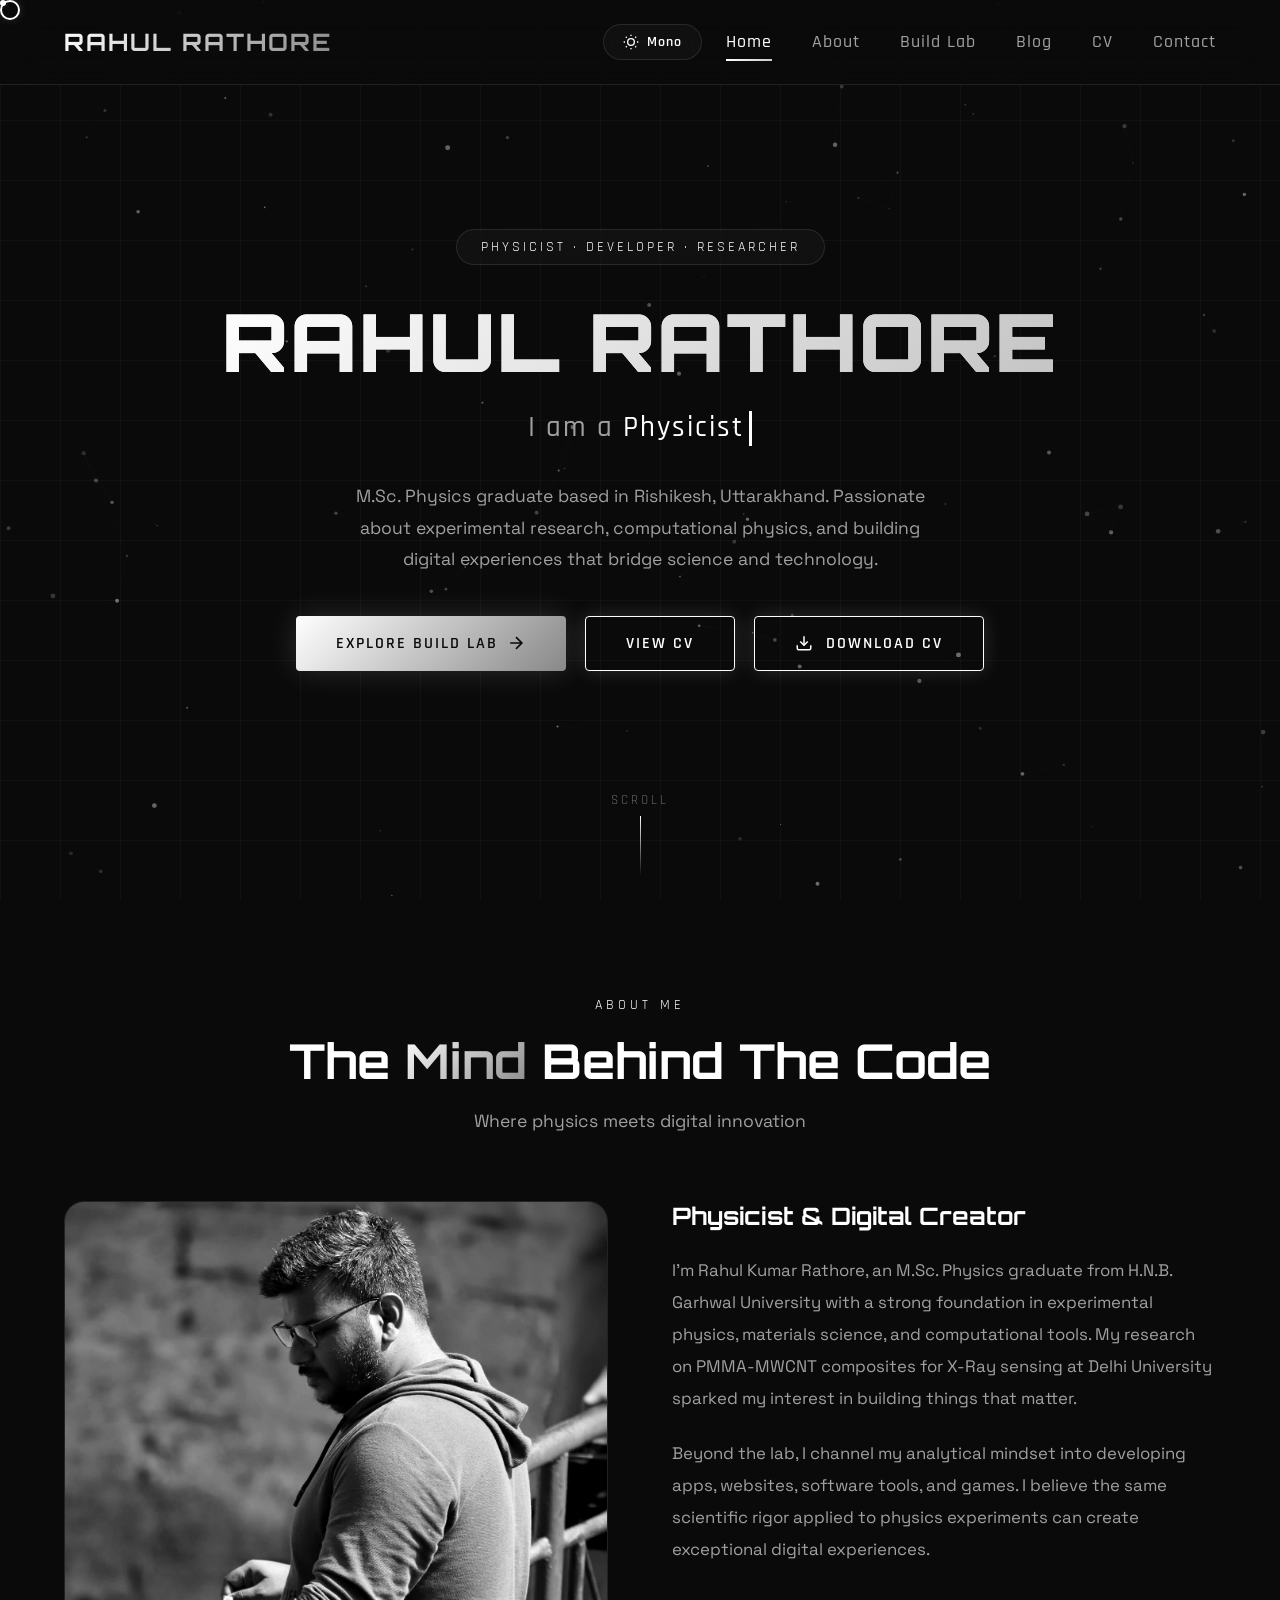
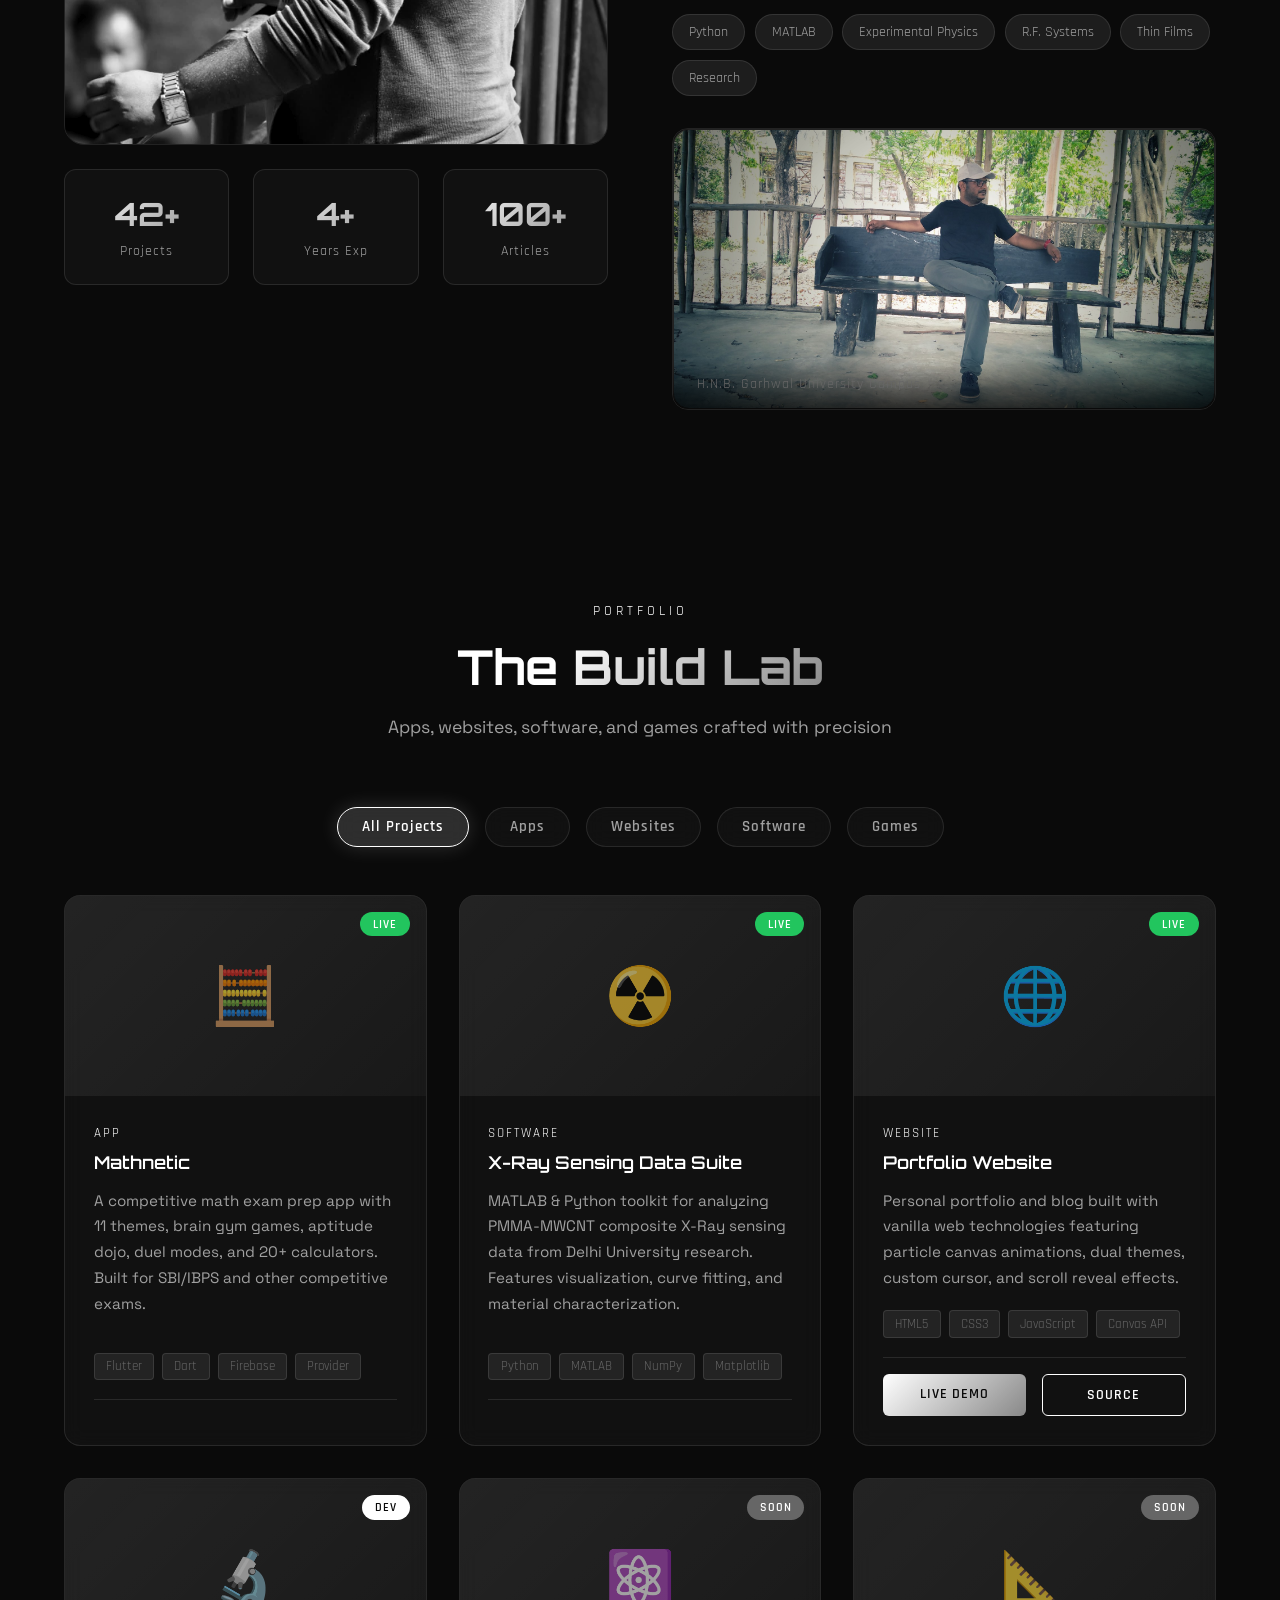
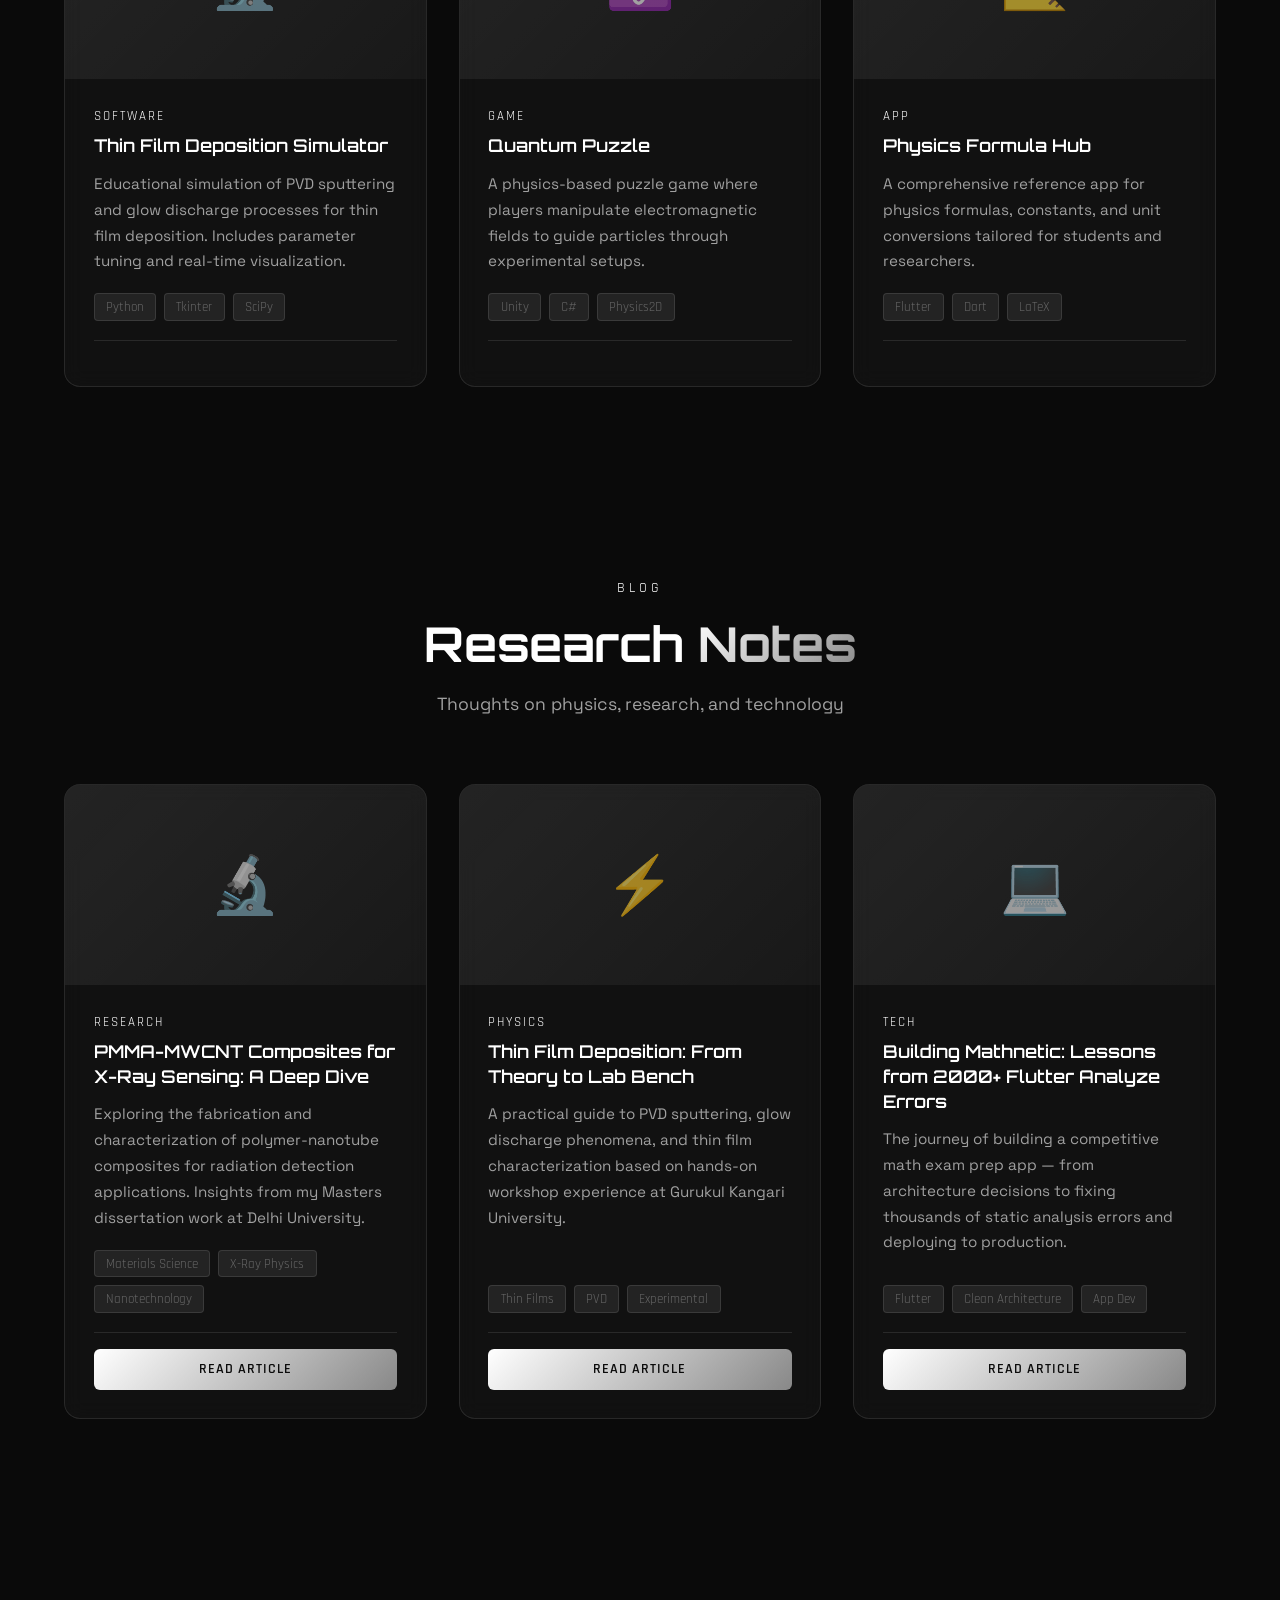
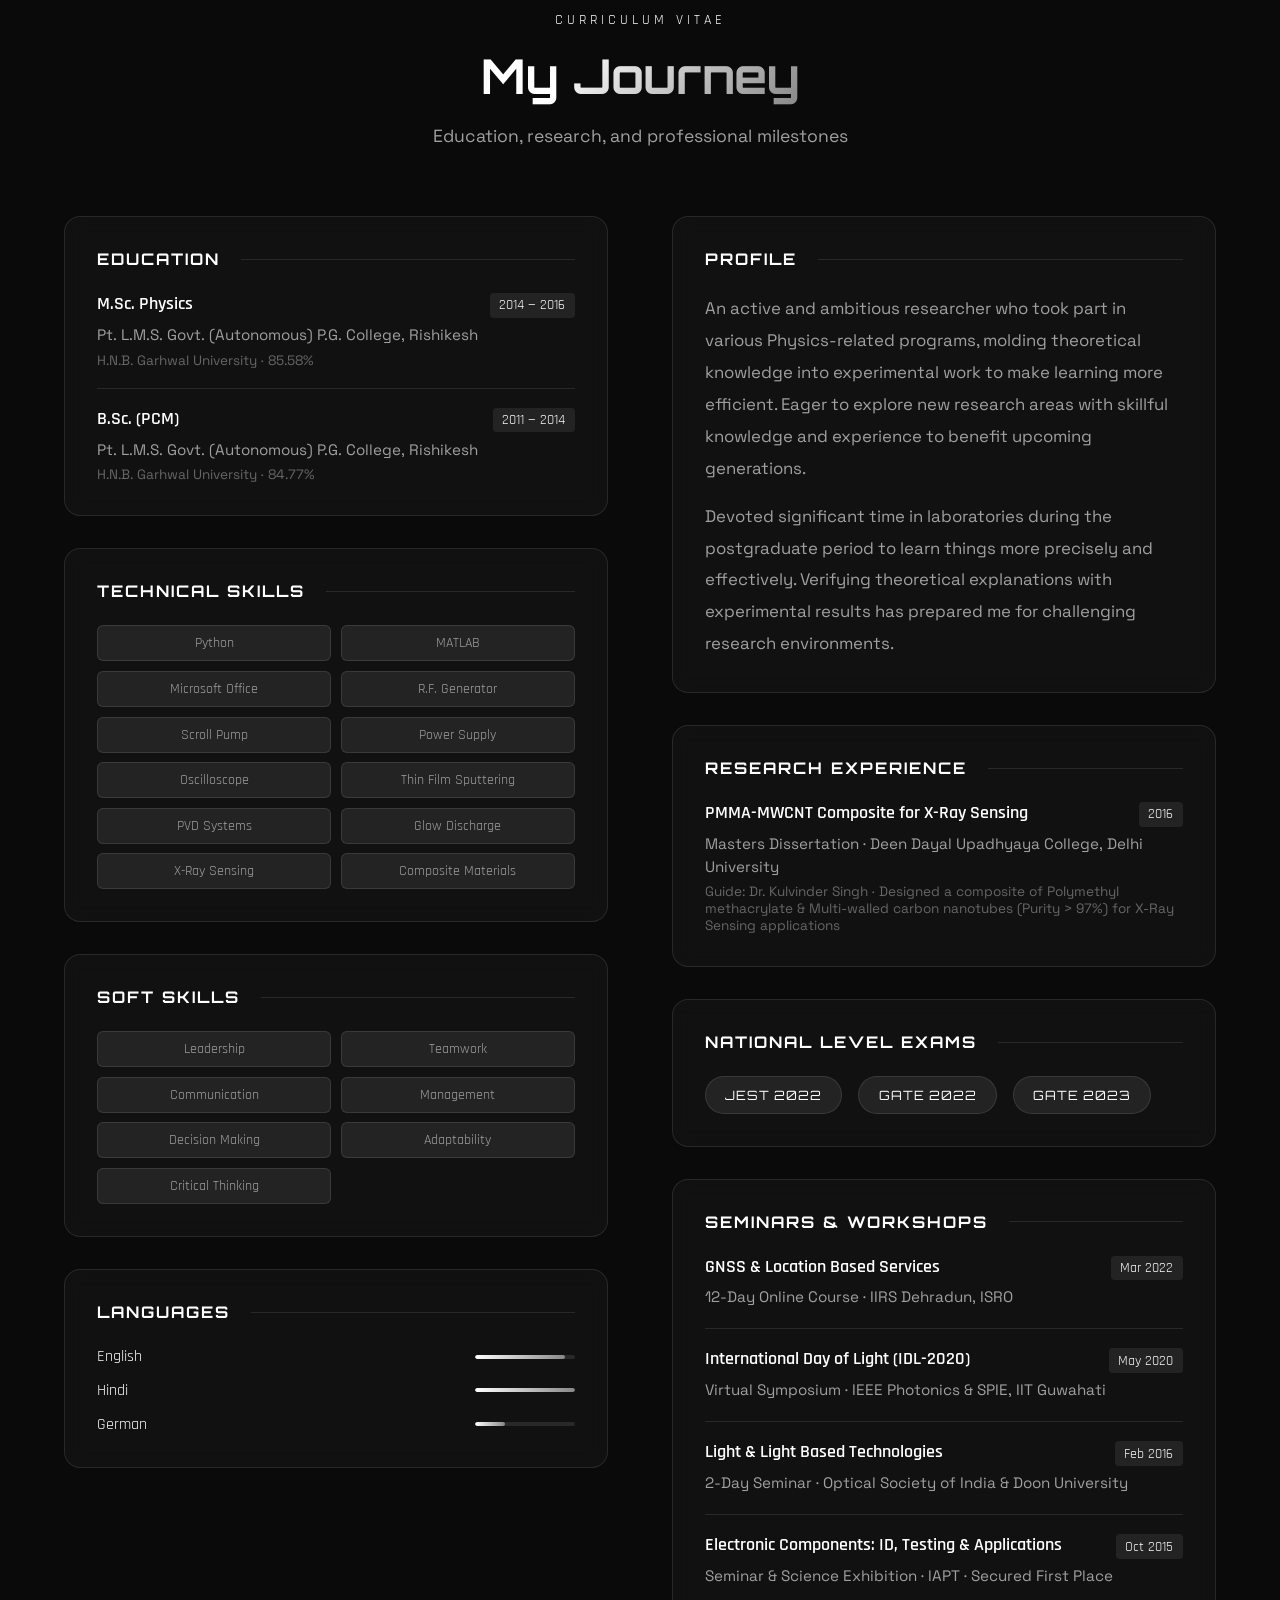
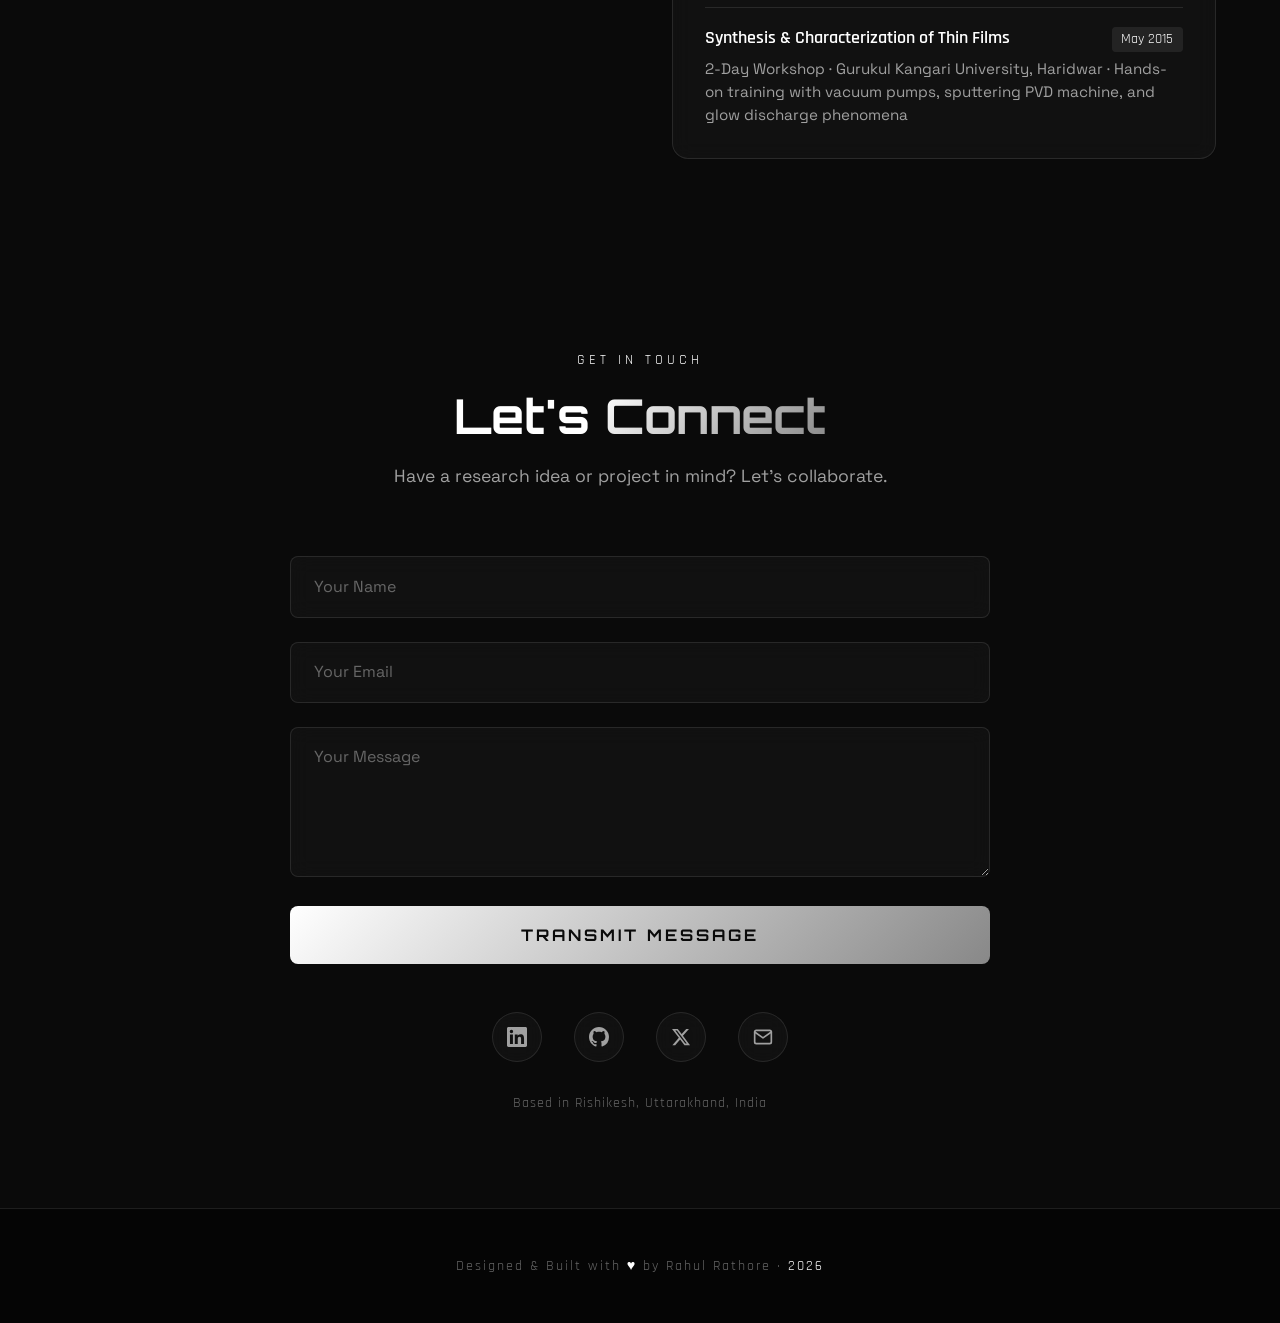
==== commit 052f2878: "refactor: extract CSS/JS to external files, fix CV section wrapper, wire blog links" ====
--- a/index.html
+++ b/index.html
@@ -14,7 +14,8 @@
     <meta property="og:title" content="Rahul Rathore | Physicist & Digital Creator">
     <meta property="og:description" content="M.Sc. Physics graduate with a passion for experimental research, computational physics, and building digital experiences.">
     <meta property="og:image" content="images/rahul-bw.jpg">
-    <meta property="og:url" content="https://rahulrathore.dev">
+    <!-- TODO: Update og:url if you buy a custom domain -->
+    <meta property="og:url" content="https://rahulrathoreofficial.github.io/Rahul_Rathore">
 
     <!-- Twitter Card -->
     <meta name="twitter:card" content="summary_large_image">
@@ -24,1014 +25,32 @@
 
     <!-- Favicon -->
     <link rel="icon" type="image/svg+xml" href="data:image/svg+xml,<svg xmlns='http://www.w3.org/2000/svg' viewBox='0 0 100 100'><text y='.9em' font-size='90'>⚛️</text></svg>">
+    
+    <!-- Fonts -->
     <link rel="preconnect" href="https://fonts.googleapis.com">
     <link rel="preconnect" href="https://fonts.gstatic.com" crossorigin>
     <link href="https://fonts.googleapis.com/css2?family=Orbitron:wght@400;500;600;700;800;900&family=Rajdhani:wght@300;400;500;600;700&family=Space+Grotesk:wght@300;400;500;600;700&display=swap" rel="stylesheet">
-    <style>
-        :root {
-            --bg-primary: #0a0a0a;
-            --bg-secondary: #050505;
-            --bg-card: rgba(255, 255, 255, 0.03);
-            --text-primary: #ffffff;
-            --text-secondary: #a0a0a0;
-            --text-muted: #666666;
-            --accent: #ffffff;
-            --accent-2: #cccccc;
-            --accent-3: #888888;
-            --border: rgba(255, 255, 255, 0.1);
-            --border-hover: rgba(255, 255, 255, 0.3);
-            --glow: rgba(255, 255, 255, 0.15);
-            --gradient-start: #ffffff;
-            --gradient-end: #888888;
-            --gradient-1: rgba(255, 255, 255, 0.08);
-            --gradient-2: rgba(255, 255, 255, 0.03);
-            --particle-r: 255; --particle-g: 255; --particle-b: 255;
-            --cursor-color: #ffffff;
-            --btn-text: #0a0a0a;
-            --input-bg: rgba(255, 255, 255, 0.03);
-            --nav-bg: rgba(10, 10, 10, 0.7);
-            --nav-bg-scrolled: rgba(10, 10, 10, 0.95);
-            --shadow: none;
-            --grid-opacity: 0.03;
-            --loader-bg: #0a0a0a;
-            --success: #22c55e;
-        }
-
-        [data-theme="mint"] {
-            --bg-primary: #f6f8f6;
-            --bg-secondary: #ffffff;
-            --bg-card: rgba(255, 255, 255, 0.95);
-            --text-primary: #1a1a1a;
-            --text-secondary: #555555;
-            --text-muted: #888888;
-            --accent: #22c55e;
-            --accent-2: #4ade80;
-            --accent-3: #16a34a;
-            --border: rgba(34, 197, 94, 0.2);
-            --border-hover: rgba(34, 197, 94, 0.5);
-            --glow: rgba(34, 197, 94, 0.15);
-            --gradient-start: #16a34a;
-            --gradient-end: #4ade80;
-            --gradient-1: rgba(34, 197, 94, 0.08);
-            --gradient-2: rgba(74, 222, 128, 0.04);
-            --particle-r: 34; --particle-g: 197; --particle-b: 94;
-            --cursor-color: #22c55e;
-            --btn-text: #ffffff;
-            --input-bg: #ffffff;
-            --nav-bg: rgba(246, 248, 246, 0.8);
-            --nav-bg-scrolled: rgba(255, 255, 255, 0.95);
-            --shadow: 0 4px 24px rgba(0, 0, 0, 0.06);
-            --grid-opacity: 0.04;
-            --loader-bg: #f6f8f6;
-            --success: #16a34a;
-        }
-
-        * { margin: 0; padding: 0; box-sizing: border-box; }
-        html { scroll-behavior: smooth; }
-        body {
-            font-family: 'Space Grotesk', sans-serif;
-            background: var(--bg-primary);
-            color: var(--text-primary);
-            overflow-x: hidden;
-            cursor: none;
-            transition: background-color 0.6s ease, color 0.6s ease;
-        }
-
-        .cursor {
-            width: 20px; height: 20px;
-            border: 2px solid var(--cursor-color);
-            border-radius: 50%;
-            position: fixed;
-            pointer-events: none;
-            z-index: 9999;
-            transition: transform 0.15s ease, width 0.2s ease, height 0.2s ease, border-color 0.3s ease;
-            box-shadow: 0 0 10px var(--glow);
-        }
-        .cursor-dot {
-            width: 6px; height: 6px;
-            background: var(--cursor-color);
-            border-radius: 50%;
-            position: fixed;
-            pointer-events: none;
-            z-index: 9999;
-            transition: transform 0.05s ease, background-color 0.3s ease;
-            box-shadow: 0 0 6px var(--glow);
-        }
-        .cursor.hover {
-            width: 50px; height: 50px;
-            background: var(--glow);
-        }
-
-        #particle-canvas {
-            position: fixed; top: 0; left: 0;
-            width: 100%; height: 100%;
-            z-index: -1; opacity: 0.6;
-        }
-        .grid-overlay {
-            position: fixed; top: 0; left: 0;
-            width: 100%; height: 100%;
-            background-image: 
-                linear-gradient(rgba(var(--particle-r), var(--particle-g), var(--particle-b), var(--grid-opacity)) 1px, transparent 1px),
-                linear-gradient(90deg, rgba(var(--particle-r), var(--particle-g), var(--particle-b), var(--grid-opacity)) 1px, transparent 1px);
-            background-size: 60px 60px;
-            z-index: -1; pointer-events: none;
-            transition: background-image 0.6s ease;
-        }
-
-        ::-webkit-scrollbar { width: 8px; }
-        ::-webkit-scrollbar-track { background: var(--bg-secondary); transition: background-color 0.6s ease; }
-        ::-webkit-scrollbar-thumb {
-            background: linear-gradient(180deg, var(--accent), var(--accent-2));
-            border-radius: 4px;
-        }
-        ::selection { background: var(--accent); color: var(--btn-text); }
-
-        nav {
-            position: fixed; top: 0; width: 100%;
-            padding: 1.5rem 5%;
-            display: flex; justify-content: space-between; align-items: center;
-            z-index: 1000;
-            background: var(--nav-bg);
-            backdrop-filter: blur(20px);
-            border-bottom: 1px solid var(--border);
-            transition: all 0.4s ease, background-color 0.6s ease;
-        }
-        nav.scrolled { padding: 1rem 5%; background: var(--nav-bg-scrolled); }
-
-        .logo {
-            font-family: 'Orbitron', sans-serif;
-            font-size: 1.5rem; font-weight: 700;
-            background: linear-gradient(135deg, var(--gradient-start), var(--gradient-end));
-            -webkit-background-clip: text; -webkit-text-fill-color: transparent;
-            background-clip: text;
-            letter-spacing: 2px; text-transform: uppercase;
-        }
-
-        .nav-right { display: flex; align-items: center; gap: 1.5rem; }
-        .theme-toggle {
-            padding: 0.5rem 1.2rem;
-            background: var(--bg-card);
-            border: 1px solid var(--border);
-            border-radius: 50px;
-            color: var(--text-primary);
-            font-family: 'Rajdhani', sans-serif;
-            font-size: 0.9rem; font-weight: 600;
-            letter-spacing: 1px;
-            cursor: none;
-            display: flex; align-items: center; gap: 0.5rem;
-            transition: all 0.3s ease;
-            backdrop-filter: blur(10px);
-        }
-        .theme-toggle:hover {
-            border-color: var(--accent);
-            color: var(--accent);
-            box-shadow: 0 0 20px var(--glow);
-        }
-
-        .nav-links { display: flex; gap: 2.5rem; list-style: none; }
-        .nav-links a {
-            font-family: 'Rajdhani', sans-serif;
-            font-size: 1.1rem; font-weight: 500;
-            color: var(--text-secondary);
-            text-decoration: none;
-            letter-spacing: 1px;
-            position: relative;
-            transition: color 0.3s ease;
-            padding: 0.5rem 0;
-        }
-        .nav-links a::after {
-            content: ''; position: absolute; bottom: 0; left: 0;
-            width: 0; height: 2px;
-            background: linear-gradient(90deg, var(--accent), var(--accent-2));
-            transition: width 0.3s ease;
-        }
-        .nav-links a:hover { color: var(--accent); }
-        .nav-links a:hover::after { width: 100%; }
-
-        .menu-toggle {
-            display: none; flex-direction: column; gap: 5px;
-            cursor: none; z-index: 1001;
-            background: none; border: none; padding: 0.5rem;
-        }
-        .menu-toggle span {
-            width: 30px; height: 2px;
-            background: var(--accent);
-            transition: all 0.3s ease; display: block;
-        }
-
-        .hero {
-            min-height: 100vh;
-            display: flex; align-items: center; justify-content: center;
-            position: relative; padding: 0 5%;
-        }
-        .hero-content { text-align: center; max-width: 900px; z-index: 1; }
-        .hero-badge {
-            display: inline-block;
-            padding: 0.5rem 1.5rem;
-            border: 1px solid var(--border);
-            border-radius: 50px;
-            font-family: 'Rajdhani', sans-serif;
-            font-size: 0.9rem; color: var(--accent);
-            letter-spacing: 3px; text-transform: uppercase;
-            margin-bottom: 2rem;
-            background: var(--bg-card);
-            backdrop-filter: blur(10px);
-            animation: float 3s ease-in-out infinite;
-            transition: all 0.6s ease;
-        }
-        .hero h1 {
-            font-family: 'Orbitron', sans-serif;
-            font-size: clamp(2.5rem, 8vw, 5rem);
-            font-weight: 900; line-height: 1.1;
-            margin-bottom: 1.5rem; letter-spacing: 2px;
-        }
-        .hero h1 .gradient-text {
-            background: linear-gradient(135deg, var(--gradient-start), var(--gradient-end));
-            -webkit-background-clip: text; -webkit-text-fill-color: transparent;
-            background-clip: text; background-size: 200% 200%;
-            animation: gradientShift 5s ease infinite;
-        }
-        .typing-text {
-            font-family: 'Rajdhani', sans-serif;
-            font-size: clamp(1.2rem, 3vw, 1.8rem);
-            font-weight: 500; color: var(--text-secondary);
-            min-height: 2.5rem; letter-spacing: 2px;
-            transition: color 0.6s ease;
-        }
-        .typing-text span { color: var(--accent); transition: color 0.6s ease; }
-        .cursor-blink {
-            display: inline-block; width: 3px; height: 1.2em;
-            background: var(--accent); margin-left: 5px;
-            animation: blink 1s step-end infinite; vertical-align: middle;
-            transition: background-color 0.6s ease;
-        }
-        .hero-desc {
-            font-size: 1.1rem; color: var(--text-secondary);
-            max-width: 600px; margin: 2rem auto; line-height: 1.8;
-            transition: color 0.6s ease;
-        }
-        .hero-buttons { display: flex; gap: 1.2rem; justify-content: center; margin-top: 2.5rem; flex-wrap: wrap; }
-
-        .btn {
-            padding: 1rem 2.5rem;
-            font-family: 'Rajdhani', sans-serif;
-            font-size: 1rem; font-weight: 600;
-            letter-spacing: 2px; text-transform: uppercase;
-            text-decoration: none; border-radius: 4px;
-            position: relative; overflow: hidden;
-            transition: all 0.3s ease;
-            cursor: none; border: none;
-            display: inline-flex; align-items: center; gap: 0.5rem;
-        }
-        .btn-primary {
-            background: linear-gradient(135deg, var(--gradient-start), var(--gradient-end));
-            color: var(--btn-text); box-shadow: 0 0 30px var(--glow);
-        }
-        .btn-primary:hover { transform: translateY(-3px); box-shadow: 0 10px 40px var(--glow); }
-        .btn-secondary {
-            background: transparent; color: var(--accent);
-            border: 1px solid var(--accent); box-shadow: 0 0 20px var(--glow);
-        }
-        .btn-secondary:hover { background: var(--glow); transform: translateY(-3px); box-shadow: 0 10px 40px var(--glow); }
-
-        .scroll-indicator {
-            position: absolute; bottom: 1.5rem; left: 50%;
-            transform: translateX(-50%);
-            display: flex; flex-direction: column; align-items: center; gap: 0.5rem;
-            animation: bounce 2s infinite;
-        }
-        .scroll-indicator span {
-            font-family: 'Rajdhani', sans-serif;
-            font-size: 0.8rem; letter-spacing: 3px;
-            color: var(--text-muted); text-transform: uppercase;
-            transition: color 0.6s ease;
-        }
-        .scroll-line {
-            width: 1px; height: 60px;
-            background: linear-gradient(to bottom, var(--accent), transparent);
-            transition: background 0.6s ease;
-        }
-
-        section { padding: 6rem 5%; position: relative; }
-        .section-header { margin-bottom: 4rem; text-align: center; max-width: 800px; margin-left: auto; margin-right: auto; }
-        .section-tag {
-            font-family: 'Rajdhani', sans-serif;
-            font-size: 0.9rem; letter-spacing: 4px;
-            text-transform: uppercase; color: var(--accent);
-            margin-bottom: 1rem; display: block;
-            transition: color 0.6s ease;
-        }
-        .section-title {
-            font-family: 'Orbitron', sans-serif;
-            font-size: clamp(2rem, 5vw, 3rem);
-            font-weight: 700; margin-bottom: 1rem;
-        }
-        .section-title span {
-            background: linear-gradient(135deg, var(--gradient-start), var(--gradient-end));
-            -webkit-background-clip: text; -webkit-text-fill-color: transparent;
-            background-clip: text;
-        }
-        .section-subtitle {
-            color: var(--text-secondary); font-size: 1.1rem;
-            max-width: 600px; margin: 0 auto; line-height: 1.7;
-            transition: color 0.6s ease;
-        }
-
-        /* CV Section */
-        .cv-grid {
-            display: grid;
-            grid-template-columns: 1fr 1fr;
-            gap: 4rem;
-            max-width: 1200px;
-            margin: 0 auto;
-        }
-        .cv-sidebar {
-            display: flex;
-            flex-direction: column;
-            gap: 2rem;
-        }
-        .cv-card {
-            background: var(--bg-card);
-            border: 1px solid var(--border);
-            border-radius: 16px;
-            padding: 2rem;
-            backdrop-filter: blur(10px);
-            transition: all 0.4s ease, background-color 0.6s ease, border-color 0.6s ease;
-            box-shadow: var(--shadow);
-        }
-        .cv-card:hover {
-            border-color: var(--border-hover);
-            box-shadow: 0 10px 30px var(--glow);
-        }
-        .cv-card h3 {
-            font-family: 'Orbitron', sans-serif;
-            font-size: 1rem;
-            letter-spacing: 2px;
-            text-transform: uppercase;
-            margin-bottom: 1.5rem;
-            color: var(--accent);
-            display: flex;
-            align-items: center;
-            gap: 0.8rem;
-        }
-        .cv-card h3::after {
-            content: '';
-            flex: 1;
-            height: 1px;
-            background: var(--border);
-            margin-left: 0.5rem;
-        }
-        .cv-item {
-            margin-bottom: 1.2rem;
-            padding-bottom: 1.2rem;
-            border-bottom: 1px solid var(--border);
-            transition: border-color 0.6s ease;
-        }
-        .cv-item:last-child { margin-bottom: 0; padding-bottom: 0; border-bottom: none; }
-        .cv-item-header {
-            display: flex;
-            justify-content: space-between;
-            align-items: flex-start;
-            margin-bottom: 0.4rem;
-            flex-wrap: wrap;
-            gap: 0.5rem;
-        }
-        .cv-item-title {
-            font-family: 'Rajdhani', sans-serif;
-            font-weight: 600;
-            font-size: 1.1rem;
-            color: var(--text-primary);
-        }
-        .cv-item-year {
-            font-family: 'Rajdhani', sans-serif;
-            font-size: 0.85rem;
-            color: var(--accent);
-            background: var(--gradient-1);
-            padding: 0.2rem 0.6rem;
-            border-radius: 4px;
-            white-space: nowrap;
-        }
-        .cv-item-sub {
-            font-size: 0.95rem;
-            color: var(--text-secondary);
-            line-height: 1.5;
-            transition: color 0.6s ease;
-        }
-        .cv-item-meta {
-            font-size: 0.85rem;
-            color: var(--text-muted);
-            margin-top: 0.3rem;
-            transition: color 0.6s ease;
-        }
-
-
-        .skill-grid {
-            display: grid;
-            grid-template-columns: repeat(2, 1fr);
-            gap: 0.6rem;
-            align-items: stretch;
-        }
-        .skill-pill {
-            padding: 0.5rem 0.8rem;
-            background: var(--gradient-1);
-            border: 1px solid var(--border);
-            border-radius: 6px;
-            font-family: 'Rajdhani', sans-serif;
-            font-size: 0.9rem;
-            color: var(--text-secondary);
-            text-align: center;
-            transition: all 0.3s ease, background-color 0.6s ease, color 0.6s ease, border-color 0.6s ease;
-            display: flex;
-            align-items: center;
-            justify-content: center;
-            min-height: 36px;
-        }
-        .skill-pill:hover {
-            border-color: var(--accent);
-            color: var(--accent);
-            transform: translateY(-2px);
-        }
-
-        .lang-list { display: flex; flex-direction: column; gap: 0.8rem; }
-        .lang-item {
-            display: flex;
-            justify-content: space-between;
-            align-items: center;
-        }
-        .lang-name { font-family: 'Rajdhani', sans-serif; font-size: 1rem; color: var(--text-primary); }
-        .lang-level {
-            width: 100px; height: 4px;
-            background: var(--border);
-            border-radius: 2px;
-            overflow: hidden;
-            transition: background-color 0.6s ease;
-        }
-        .lang-fill {
-            height: 100%;
-            background: linear-gradient(90deg, var(--gradient-start), var(--gradient-end));
-            border-radius: 2px;
-            transition: width 1s ease;
-        }
-
-        .cv-main {
-            display: flex;
-            flex-direction: column;
-            gap: 2rem;
-        }
-        .cv-main .cv-card p {
-            color: var(--text-secondary);
-            line-height: 1.9;
-            font-size: 1.05rem;
-            transition: color 0.6s ease;
-        }
-        .exam-badges {
-            display: flex;
-            flex-wrap: wrap;
-            gap: 1rem;
-            margin-top: 1rem;
-        }
-        .exam-badge {
-            padding: 0.6rem 1.2rem;
-            background: var(--gradient-1);
-            border: 1px solid var(--border);
-            border-radius: 50px;
-            font-family: 'Orbitron', sans-serif;
-            font-size: 0.8rem;
-            letter-spacing: 1px;
-            color: var(--accent);
-            transition: all 0.3s ease, background-color 0.6s ease, color 0.6s ease, border-color 0.6s ease;
-        }
-        .exam-badge:hover {
-            transform: translateY(-2px);
-            box-shadow: 0 5px 20px var(--glow);
-        }
-
-        /* Build Lab Section */
-        .lab-filters {
-            display: flex;
-            justify-content: center;
-            gap: 1rem;
-            margin-bottom: 3rem;
-            flex-wrap: wrap;
-        }
-        .lab-filter {
-            padding: 0.6rem 1.5rem;
-            background: var(--bg-card);
-            border: 1px solid var(--border);
-            border-radius: 50px;
-            font-family: 'Rajdhani', sans-serif;
-            font-size: 0.95rem;
-            font-weight: 600;
-            letter-spacing: 1px;
-            color: var(--text-secondary);
-            cursor: none;
-            transition: all 0.3s ease, background-color 0.6s ease, color 0.6s ease, border-color 0.6s ease;
-            backdrop-filter: blur(10px);
-        }
-        .lab-filter:hover, .lab-filter.active {
-            border-color: var(--accent);
-            color: var(--accent);
-            background: var(--glow);
-            box-shadow: 0 0 20px var(--glow);
-        }
-
-        .lab-grid {
-            display: grid;
-            grid-template-columns: repeat(auto-fit, minmax(320px, 1fr));
-            gap: 2rem;
-            max-width: 1200px;
-            margin: 0 auto;
-        }
-        /* Ensure clean rows with 6 cards */
-        @media (min-width: 1024px) {
-            .lab-grid {
-                grid-template-columns: repeat(3, 1fr);
-            }
-        }
-        @media (max-width: 1023px) and (min-width: 640px) {
-            .lab-grid {
-                grid-template-columns: repeat(2, 1fr);
-            }
-        }
-        .lab-card {
-            background: var(--bg-card);
-            border: 1px solid var(--border);
-            border-radius: 16px;
-            overflow: hidden;
-            backdrop-filter: blur(10px);
-            transition: all 0.4s ease, background-color 0.6s ease, border-color 0.6s ease;
-            position: relative;
-            box-shadow: var(--shadow);
-            display: flex;
-            flex-direction: column;
-        }
-        .lab-card::before {
-            content: '';
-            position: absolute; top: 0; left: 0;
-            width: 100%; height: 3px;
-            background: linear-gradient(90deg, var(--accent), var(--accent-2), var(--accent-3));
-            transform: scaleX(0);
-            transform-origin: left;
-            transition: transform 0.4s ease;
-        }
-        .lab-card:hover::before { transform: scaleX(1); }
-        .lab-card:hover {
-            transform: translateY(-10px);
-            border-color: var(--border-hover);
-            box-shadow: 0 20px 60px var(--glow);
-        }
-
-        .lab-thumb {
-            width: 100%; height: 200px;
-            background: linear-gradient(135deg, var(--gradient-1), var(--gradient-2));
-            display: flex; align-items: center; justify-content: center;
-            position: relative; overflow: hidden;
-            transition: background 0.6s ease;
-        }
-        .lab-thumb-icon {
-            font-size: 3.5rem;
-            opacity: 0.6;
-            transition: transform 0.4s ease;
-        }
-        .lab-card:hover .lab-thumb-icon { transform: scale(1.1); }
-        .lab-status {
-            position: absolute;
-            top: 1rem; right: 1rem;
-            padding: 0.3rem 0.8rem;
-            border-radius: 50px;
-            font-family: 'Rajdhani', sans-serif;
-            font-size: 0.75rem;
-            font-weight: 600;
-            letter-spacing: 1px;
-            text-transform: uppercase;
-        }
-        .status-live { background: var(--success); color: #fff; }
-        .status-dev { background: var(--accent); color: var(--btn-text); }
-        .status-soon { background: var(--text-muted); color: #fff; }
-
-        .lab-content { padding: 1.8rem; flex: 1; display: flex; flex-direction: column; }
-        .lab-category {
-            font-family: 'Rajdhani', sans-serif;
-            font-size: 0.8rem;
-            letter-spacing: 2px;
-            text-transform: uppercase;
-            color: var(--accent);
-            margin-bottom: 0.6rem;
-        }
-        .lab-title {
-            font-family: 'Orbitron', sans-serif;
-            font-size: 1.1rem;
-            font-weight: 600;
-            margin-bottom: 0.8rem;
-            line-height: 1.4;
-            color: var(--text-primary);
-        }
-        .lab-desc {
-            color: var(--text-secondary);
-            font-size: 0.95rem;
-            line-height: 1.7;
-            margin-bottom: 1.2rem;
-            flex: 1;
-            transition: color 0.6s ease;
-        }
-        .lab-stack {
-            display: flex;
-            flex-wrap: wrap;
-            gap: 0.5rem;
-            margin-bottom: 1.2rem;
-        }
-        .lab-tag {
-            padding: 0.3rem 0.7rem;
-            background: var(--gradient-1);
-            border: 1px solid var(--border);
-            border-radius: 4px;
-            font-family: 'Rajdhani', sans-serif;
-            font-size: 0.8rem;
-            color: var(--text-muted);
-            transition: all 0.3s ease, background-color 0.6s ease, color 0.6s ease, border-color 0.6s ease;
-        }
-        .lab-tag:hover { color: var(--accent); border-color: var(--accent); }
-        .lab-actions {
-            display: flex;
-            gap: 1rem;
-            padding-top: 1rem;
-            border-top: 1px solid var(--border);
-            transition: border-color 0.6s ease;
-        }
-        .lab-btn {
-            flex: 1;
-            padding: 0.7rem;
-            text-align: center;
-            border-radius: 6px;
-            font-family: 'Rajdhani', sans-serif;
-            font-size: 0.85rem;
-            font-weight: 600;
-            letter-spacing: 1px;
-            text-transform: uppercase;
-            text-decoration: none;
-            transition: all 0.3s ease;
-            cursor: none;
-        }
-        .lab-btn-primary {
-            background: linear-gradient(135deg, var(--gradient-start), var(--gradient-end));
-            color: var(--btn-text);
-        }
-        .lab-btn-primary:hover { box-shadow: 0 5px 20px var(--glow); transform: translateY(-2px); }
-        .lab-btn-secondary {
-            background: transparent;
-            color: var(--accent);
-            border: 1px solid var(--accent);
-        }
-        .lab-btn-secondary:hover { background: var(--glow); }
-
-        .lab-empty {
-            grid-column: 1 / -1;
-            text-align: center;
-            padding: 4rem 2rem;
-            color: var(--text-muted);
-            font-family: 'Rajdhani', sans-serif;
-            font-size: 1.2rem;
-            letter-spacing: 1px;
-        }
-
-        /* Upload Zone (for future use) */
-        .upload-zone {
-            border: 2px dashed var(--border);
-            border-radius: 16px;
-            padding: 3rem;
-            text-align: center;
-            margin-top: 2rem;
-            transition: all 0.3s ease, border-color 0.6s ease;
-            cursor: none;
-        }
-        .upload-zone:hover {
-            border-color: var(--accent);
-            background: var(--glow);
-        }
-        .upload-zone-icon {
-            font-size: 2.5rem;
-            margin-bottom: 1rem;
-            opacity: 0.5;
-        }
-        .upload-zone-text {
-            font-family: 'Rajdhani', sans-serif;
-            font-size: 1rem;
-            color: var(--text-muted);
-            letter-spacing: 1px;
-        }
-
-        /* Contact */
-        .contact-container { max-width: 700px; margin: 0 auto; text-align: center; }
-        .contact-form { display: grid; gap: 1.5rem; margin-top: 3rem; }
-        .form-group { position: relative; }
-        .form-group input, .form-group textarea {
-            width: 100%; padding: 1.2rem 1.5rem;
-            background: var(--input-bg);
-            border: 1px solid var(--border);
-            border-radius: 8px;
-            color: var(--text-primary);
-            font-family: 'Space Grotesk', sans-serif;
-            font-size: 1rem;
-            outline: none;
-            transition: all 0.3s ease, background-color 0.6s ease, border-color 0.6s ease, color 0.6s ease;
-            backdrop-filter: blur(10px);
-        }
-        .form-group input:focus, .form-group textarea:focus {
-            border-color: var(--accent);
-            box-shadow: 0 0 20px var(--glow);
-        }
-        .form-group textarea { min-height: 150px; resize: vertical; }
-        .form-group label {
-            position: absolute; left: 1.5rem; top: 1.2rem;
-            color: var(--text-muted);
-            pointer-events: none;
-            transition: all 0.3s ease, color 0.6s ease;
-            font-size: 1rem;
-        }
-        .form-group input:focus ~ label,
-        .form-group input:not(:placeholder-shown) ~ label,
-        .form-group textarea:focus ~ label,
-        .form-group textarea:not(:placeholder-shown) ~ label {
-            top: -0.6rem; left: 1rem;
-            font-size: 0.8rem; color: var(--accent);
-            background: var(--bg-primary);
-            padding: 0 0.5rem;
-        }
-        .submit-btn {
-            width: 100%; padding: 1.2rem;
-            background: linear-gradient(135deg, var(--gradient-start), var(--gradient-end));
-            border: none; border-radius: 8px;
-            color: var(--btn-text);
-            font-family: 'Orbitron', sans-serif;
-            font-size: 1rem; font-weight: 700;
-            letter-spacing: 3px; text-transform: uppercase;
-            cursor: none; transition: all 0.3s ease;
-        }
-        .submit-btn:hover { transform: translateY(-3px); box-shadow: 0 10px 40px var(--glow); }
-
-        .social-links { display: flex; justify-content: center; gap: 2rem; margin-top: 3rem; }
-        .social-link {
-            width: 50px; height: 50px;
-            border-radius: 50%;
-            border: 1px solid var(--border);
-            display: flex; align-items: center; justify-content: center;
-            color: var(--text-secondary);
-            text-decoration: none;
-            font-size: 1.2rem;
-            transition: all 0.3s ease, border-color 0.6s ease, color 0.6s ease;
-            background: var(--bg-card);
-            backdrop-filter: blur(10px);
-            box-shadow: var(--shadow);
-        }
-        .social-link:hover {
-            border-color: var(--accent); color: var(--accent);
-            transform: translateY(-5px) rotate(360deg);
-            box-shadow: 0 10px 30px var(--glow);
-        }
-
-        footer {
-            padding: 3rem 5%; text-align: center;
-            border-top: 1px solid var(--border);
-            background: var(--bg-secondary);
-            transition: all 0.6s ease;
-        }
-        .footer-text {
-            font-family: 'Rajdhani', sans-serif;
-            color: var(--text-muted);
-            letter-spacing: 2px; font-size: 0.9rem;
-            transition: color 0.6s ease;
-        }
-        .footer-text span { color: var(--accent); transition: color 0.6s ease; }
-
-        @keyframes float { 0%, 100% { transform: translateY(0); } 50% { transform: translateY(-10px); } }
-        @keyframes gradientShift { 0% { background-position: 0% 50%; } 50% { background-position: 100% 50%; } 100% { background-position: 0% 50%; } }
-        @keyframes blink { 0%, 100% { opacity: 1; } 50% { opacity: 0; } }
-        @keyframes bounce { 0%, 20%, 50%, 80%, 100% { transform: translateX(-50%) translateY(0); } 40% { transform: translateX(-50%) translateY(-10px); } 60% { transform: translateX(-50%) translateY(-5px); } }
-
-        .reveal { opacity: 0; transform: translateY(50px); transition: all 0.8s ease; }
-        .reveal.active { opacity: 1; transform: translateY(0); }
-
-        .glitch { position: relative; }
-        .glitch::before, .glitch::after {
-            content: attr(data-text);
-            position: absolute; top: 0; left: 0;
-            width: 100%; height: 100%; opacity: 0.8;
-        }
-        .glitch::before { color: var(--accent); z-index: -1; animation: glitch-1 2s infinite linear alternate-reverse; }
-        .glitch::after { color: var(--text-muted); z-index: -2; animation: glitch-2 3s infinite linear alternate-reverse; }
-        @keyframes glitch-1 {
-            0%, 100% { clip-path: inset(0 0 95% 0); transform: translate(-2px, 0); }
-            20% { clip-path: inset(30% 0 50% 0); transform: translate(2px, 0); }
-            40% { clip-path: inset(80% 0 5% 0); transform: translate(-2px, 0); }
-            60% { clip-path: inset(10% 0 60% 0); transform: translate(2px, 0); }
-            80% { clip-path: inset(50% 0 20% 0); transform: translate(-2px, 0); }
-        }
-        @keyframes glitch-2 {
-            0%, 100% { clip-path: inset(95% 0 0 0); transform: translate(2px, 0); }
-            20% { clip-path: inset(50% 0 30% 0); transform: translate(-2px, 0); }
-            40% { clip-path: inset(5% 0 80% 0); transform: translate(2px, 0); }
-            60% { clip-path: inset(60% 0 10% 0); transform: translate(-2px, 0); }
-            80% { clip-path: inset(20% 0 50% 0); transform: translate(2px, 0); }
-        }
-
-        .loader {
-            position: fixed; inset: 0;
-            background: var(--loader-bg);
-            z-index: 10000;
-            display: flex; align-items: center; justify-content: center;
-            flex-direction: column; gap: 2rem;
-            transition: opacity 0.5s ease, visibility 0.5s ease, background-color 0.6s ease;
-        }
-        .loader.hidden { opacity: 0; visibility: hidden; }
-        .loader-text {
-            font-family: 'Orbitron', sans-serif;
-            font-size: 1.5rem; letter-spacing: 4px;
-            color: var(--accent); transition: color 0.6s ease;
-        }
-        .loader-bar {
-            width: 200px; height: 3px;
-            background: var(--border);
-            border-radius: 3px; overflow: hidden; position: relative;
-            transition: background-color 0.6s ease;
-        }
-        .loader-progress {
-            position: absolute; left: 0; top: 0;
-            height: 100%; width: 0%;
-            background: linear-gradient(90deg, var(--accent), var(--accent-2));
-            animation: loadProgress 1.5s ease forwards;
-        }
-        @keyframes loadProgress { 0% { width: 0%; } 100% { width: 100%; } }
-
-        /* Symmetry fixes for blog grid */
-        .blog-grid {
-            grid-template-columns: repeat(3, 1fr) !important;
-        }
-        @media (max-width: 1024px) {
-            .blog-grid {
-                grid-template-columns: repeat(2, 1fr) !important;
-            }
-        }
-        @media (max-width: 968px) {
-            .cv-grid { grid-template-columns: 1fr; }
-            .blog-grid {
-                grid-template-columns: 1fr !important;
-            }
-            .about-grid {
-                grid-template-columns: 1fr !important;
-                gap: 3rem !important;
-            }
-            .about-image-frame {
-                aspect-ratio: auto !important;
-                min-height: 350px !important;
-            }
-            .about-image-frame img {
-                position: absolute !important;
-                inset: 0 !important;
-                width: 100% !important;
-                height: 100% !important;
-            }
-            .about-photo-secondary img {
-                height: auto !important;
-                min-height: 200px !important;
-            }
-            .nav-links {
-                position: fixed; top: 0; right: -100%;
-                width: 70%; height: 100vh;
-                background: var(--nav-bg);
-                flex-direction: column; justify-content: center; align-items: center;
-                gap: 3rem; transition: right 0.4s ease, background-color 0.6s ease;
-                border-left: 1px solid var(--border);
-            }
-            [data-theme="mint"] .nav-links { background: rgba(255, 255, 255, 0.98); }
-            .nav-links.active { right: 0; }
-            .menu-toggle { display: flex; }
-            .cursor, .cursor-dot { display: none; }
-            body { cursor: auto; }
-            .btn, .submit-btn, .theme-toggle, .menu-toggle, .skill-tag, .social-link, .lab-filter, .lab-btn { cursor: pointer; }
-        }
-        @media (max-width: 600px) {
-            .skill-grid { grid-template-columns: 1fr; }
-            .lab-grid { grid-template-columns: 1fr; }
-            .hero-buttons { flex-direction: column; align-items: center; }
-            .btn { width: 100%; justify-content: center; }
-            .nav-right { gap: 0.8rem; }
-            .theme-toggle span { display: none; }
-            .lab-filters { gap: 0.5rem; }
-            .lab-filter { padding: 0.5rem 1rem; font-size: 0.85rem; }
-	        .skills { display: flex; flex-wrap: wrap; gap: 0.6rem; margin-top: 1.5rem; }
-        .skill-tag {
-            padding: 0.5rem 1rem;
-            background: var(--gradient-1);
-            border: 1px solid var(--border);
-            border-radius: 50px;
-            font-family: 'Rajdhani', sans-serif;
-            font-size: 0.85rem;
-            color: var(--text-secondary);
-            transition: all 0.3s ease, background-color 0.6s ease, color 0.6s ease, border-color 0.6s ease;
-        }
-        .skill-tag:hover {
-            border-color: var(--accent);
-            color: var(--accent);
-            transform: translateY(-2px);
-        }
-        .stat-item {
-            text-align: center;
-            padding: 1.5rem;
-            background: var(--bg-card);
-            border: 1px solid var(--border);
-            border-radius: 12px;
-            backdrop-filter: blur(10px);
-            transition: all 0.3s ease, background-color 0.6s ease, border-color 0.6s ease;
-            box-shadow: var(--shadow);
-        }
-        .nav-links a.active { color: var(--accent); }
-        .nav-links a.active::after { width: 100%; }
-        }
     
-        .about-image-frame:hover img { filter: grayscale(0%) contrast(1.05); transform: scale(1.03); }
-        .about-image-frame img { transition: all 0.6s ease; }
-        .about-image-frame:hover .image-overlay { opacity: 0.2; }
-
-        /* Second photo styling */
-        .about-photo-secondary {
-            width: 100%;
-            border-radius: 16px;
-            border: 1px solid var(--border);
-            overflow: hidden;
-            margin-top: 1.5rem;
-            position: relative;
-            transition: all 0.4s ease;
-        }
-        .about-photo-secondary img {
-            width: 100%;
-            height: 220px;
-            object-fit: cover;
-            object-position: center 30%;
-            transition: all 0.6s ease;
-            display: block;
-        }
-        .about-photo-secondary:hover {
-            border-color: var(--border-hover);
-            box-shadow: 0 10px 30px var(--glow);
-        }
-        .about-photo-secondary:hover img {
-            transform: scale(1.03);
-        }
-        .about-photo-secondary .photo-caption {
-            position: absolute;
-            bottom: 0;
-            left: 0;
-            right: 0;
-            padding: 1rem 1.5rem;
-            background: linear-gradient(to top, rgba(0,0,0,0.7), transparent);
-            font-family: 'Rajdhani', sans-serif;
-            font-size: 0.85rem;
-            letter-spacing: 1px;
-            color: #fff;
-        }
-        [data-theme="mint"] .about-photo-secondary .photo-caption {
-            background: linear-gradient(to top, rgba(0,0,0,0.5), transparent);
-        }
-
-        /* Responsive image fixes */
-        @media (max-width: 968px) {
-            .about-photo-secondary img { height: 180px; }
-        }
-
-    
-        .about-left, .about-right {
-            display: flex;
-            flex-direction: column;
-            justify-content: flex-start;
-        }
-        .about-right {
-            gap: 0;
-        }
-        .about-right h3 {
-            margin-bottom: 1.5rem;
-        }
-        .about-right p {
-            margin-bottom: 1.5rem;
-        }
-        .about-right p:last-of-type {
-            margin-bottom: 0;
-        }
-
-    </style>
+    <!-- External Stylesheet -->
+    <link rel="stylesheet" href="css/style.css">
 </head>
 <body>
 
+    <!-- Loader -->
     <div class="loader" id="loader">
         <div class="loader-text">INITIALIZING</div>
         <div class="loader-bar"><div class="loader-progress"></div></div>
     </div>
 
+    <!-- Custom Cursor -->
     <div class="cursor" id="cursor"></div>
     <div class="cursor-dot" id="cursor-dot"></div>
 
+    <!-- Background Effects -->
     <canvas id="particle-canvas"></canvas>
     <div class="grid-overlay"></div>
 
+    <!-- Navigation -->
     <nav id="navbar">
         <div class="logo" data-text="RAHUL RATHORE">RAHUL RATHORE</div>
         <div class="nav-right">
@@ -1078,6 +97,7 @@
                     </svg>
                 </a>
                 <a href="#cv" class="btn btn-secondary">View CV</a>
+                <!-- TODO: Add real CV PDF to assets/Rahul_Rathore_CV.pdf -->
                 <a href="assets/Rahul_Rathore_CV.pdf" class="btn btn-secondary" download>
                     <svg width="18" height="18" viewBox="0 0 24 24" fill="none" stroke="currentColor" stroke-width="2" style="margin-right: 0.3rem;">
                         <path d="M21 15v4a2 2 0 0 1-2 2H5a2 2 0 0 1-2-2v-4"/>
@@ -1173,6 +193,8 @@
             <p class="section-subtitle">Thoughts on physics, research, and technology</p>
         </div>
         <div class="lab-grid blog-grid" style="max-width: 1200px; margin: 0 auto; display: grid; grid-template-columns: repeat(3, 1fr);">
+            
+            <!-- Article 1 -->
             <article class="lab-card reveal" style="cursor: pointer;">
                 <div class="lab-thumb">
                     <div class="lab-thumb-icon">🔬</div>
@@ -1187,10 +209,13 @@
                         <span class="lab-tag">Nanotechnology</span>
                     </div>
                     <div class="lab-actions">
-                        <span class="lab-btn lab-btn-primary" style="text-align: center;">Read Article</span>
+                        <!-- TODO: Replace # with real article URL (Medium/Hashnode/self-hosted) -->
+                        <a href="#" class="lab-btn lab-btn-primary">Read Article</a>
                     </div>
                 </div>
             </article>
+
+            <!-- Article 2 -->
             <article class="lab-card reveal" style="cursor: pointer;">
                 <div class="lab-thumb">
                     <div class="lab-thumb-icon">⚡</div>
@@ -1205,10 +230,13 @@
                         <span class="lab-tag">Experimental</span>
                     </div>
                     <div class="lab-actions">
-                        <span class="lab-btn lab-btn-primary" style="text-align: center;">Read Article</span>
+                        <!-- TODO: Replace # with real article URL -->
+                        <a href="#" class="lab-btn lab-btn-primary">Read Article</a>
                     </div>
                 </div>
             </article>
+
+            <!-- Article 3 -->
             <article class="lab-card reveal" style="cursor: pointer;">
                 <div class="lab-thumb">
                     <div class="lab-thumb-icon">💻</div>
@@ -1223,7 +251,8 @@
                         <span class="lab-tag">App Dev</span>
                     </div>
                     <div class="lab-actions">
-                        <span class="lab-btn lab-btn-primary" style="text-align: center;">Read Article</span>
+                        <!-- TODO: Replace # with real article URL -->
+                        <a href="#" class="lab-btn lab-btn-primary">Read Article</a>
                     </div>
                 </div>
             </article>
@@ -1231,6 +260,7 @@
     </section>
 
     <!-- CV Section -->
+    <section id="cv">
         <div class="section-header reveal">
             <span class="section-tag">Curriculum Vitae</span>
             <h2 class="section-title">My <span>Journey</span></h2>
@@ -1402,21 +432,25 @@
                 <button type="submit" class="submit-btn">Transmit Message</button>
             </form>
             <div class="social-links">
+                <!-- TODO: Replace YOUR_LINKEDIN_USERNAME with your real LinkedIn handle -->
                 <a href="https://linkedin.com/in/YOUR_LINKEDIN_USERNAME" class="social-link" title="LinkedIn" target="_blank" rel="noopener noreferrer">
                     <svg width="20" height="20" viewBox="0 0 24 24" fill="currentColor">
                         <path d="M20.447 20.452h-3.554v-5.569c0-1.328-.027-3.037-1.852-3.037-1.853 0-2.136 1.445-2.136 2.939v5.667H9.351V9h3.414v1.561h.046c.477-.9 1.637-1.85 3.37-1.85 3.601 0 4.267 2.37 4.267 5.455v6.286zM5.337 7.433a2.062 2.062 0 01-2.063-2.065 2.064 2.064 0 112.063 2.065zm1.782 13.019H3.555V9h3.564v11.452zM22.225 0H1.771C.792 0 0 .774 0 1.729v20.542C0 23.227.792 24 1.771 24h20.451C23.2 24 24 23.227 24 22.271V1.729C24 .774 23.2 0 22.222 0h.003z"/>
                     </svg>
                 </a>
+                <!-- TODO: Replace YOUR_GITHUB_USERNAME with your real GitHub handle -->
                 <a href="https://github.com/YOUR_GITHUB_USERNAME" class="social-link" title="GitHub" target="_blank" rel="noopener noreferrer">
                     <svg width="20" height="20" viewBox="0 0 24 24" fill="currentColor">
                         <path d="M12 0C5.37 0 0 5.37 0 12c0 5.31 3.435 9.795 8.205 11.385.6.105.825-.255.825-.57 0-.285-.015-1.23-.015-2.235-3.015.555-3.795-.735-4.035-1.41-.135-.345-.72-1.41-1.23-1.695-.42-.225-1.02-.78-.015-.795.945-.015 1.62.87 1.845 1.23 1.08 1.815 2.805 1.305 3.495.99.105-.78.42-1.305.765-1.605-2.67-.3-5.46-1.335-5.46-5.925 0-1.305.465-2.385 1.23-3.225-.12-.3-.54-1.53.12-3.18 0 0 1.005-.315 3.3 1.23.96-.27 1.98-.405 3-.405s2.04.135 3 .405c2.295-1.56 3.3-1.23 3.3-1.23.66 1.65.24 2.88.12 3.18.765.84 1.23 1.905 1.23 3.225 0 4.605-2.805 5.625-5.475 5.925.435.375.81 1.095.81 2.22 0 1.605-.015 2.895-.015 3.3 0 .315.225.69.825.57A12.02 12.02 0 0024 12c0-6.63-5.37-12-12-12z"/>
                     </svg>
                 </a>
+                <!-- TODO: Replace YOUR_X_USERNAME with your real X/Twitter handle -->
                 <a href="https://x.com/YOUR_X_USERNAME" class="social-link" title="Twitter / X" target="_blank" rel="noopener noreferrer">
                     <svg width="20" height="20" viewBox="0 0 24 24" fill="currentColor">
                         <path d="M18.244 2.25h3.308l-7.227 8.26 8.502 11.24H16.17l-5.214-6.817L4.99 21.75H1.68l7.73-8.835L1.254 2.25H8.08l4.713 6.231zm-1.161 17.52h1.833L7.084 4.126H5.117z"/>
                     </svg>
                 </a>
+                <!-- TODO: Replace your.email@example.com with your real email -->
                 <a href="mailto:your.email@example.com" class="social-link" title="Email">
                     <svg width="20" height="20" viewBox="0 0 24 24" fill="none" stroke="currentColor" stroke-width="2" stroke-linecap="round" stroke-linejoin="round">
                         <path d="M4 4h16c1.1 0 2 .9 2 2v12c0 1.1-.9 2-2 2H4c-1.1 0-2-.9-2-2V6c0-1.1.9-2 2-2z"/>
@@ -1430,378 +464,14 @@
         </div>
     </section>
 
+    <!-- Footer -->
     <footer>
         <p class="footer-text">
             Designed & Built with <span>♥</span> by Rahul Rathore · <span id="year">2026</span>
         </p>
-        <script>document.getElementById('year').textContent = new Date().getFullYear();</script>
     </footer>
 
-    <script>
-        // ==================== PROJECT DATA ====================
-        // EDIT THIS ARRAY TO ADD YOUR PROJECTS
-        const projects = [
-            {
-                id: 1,
-                title: "Mathnetic",
-                category: "app",
-                description: "A competitive math exam prep app with 11 themes, brain gym games, aptitude dojo, duel modes, and 20+ calculators. Built for SBI/IBPS and other competitive exams.",
-                stack: ["Flutter", "Dart", "Firebase", "Provider"],
-                status: "live",
-                icon: "🧮",
-                demoLink: "#", // TODO: Add Play Store / App Store link
-                codeLink: "#"  // TODO: Add GitHub repo link (if public)
-            },
-            {
-                id: 2,
-                title: "X-Ray Sensing Data Suite",
-                category: "software",
-                description: "MATLAB & Python toolkit for analyzing PMMA-MWCNT composite X-Ray sensing data from Delhi University research. Features visualization, curve fitting, and material characterization.",
-                stack: ["Python", "MATLAB", "NumPy", "Matplotlib"],
-                status: "live",
-                icon: "☢️",
-                demoLink: "#",
-                codeLink: "#"
-            },
-            {
-                id: 3,
-                title: "Portfolio Website",
-                category: "website",
-                description: "Personal portfolio and blog built with vanilla web technologies featuring particle canvas animations, dual themes, custom cursor, and scroll reveal effects.",
-                stack: ["HTML5", "CSS3", "JavaScript", "Canvas API"],
-                status: "live",
-                icon: "🌐",
-                demoLink: "https://rahulrathore.dev", // TODO: Update with your domain
-                codeLink: "#"  // TODO: Add GitHub repo link
-            },
-            {
-                id: 4,
-                title: "Thin Film Deposition Simulator",
-                category: "software",
-                description: "Educational simulation of PVD sputtering and glow discharge processes for thin film deposition. Includes parameter tuning and real-time visualization.",
-                stack: ["Python", "Tkinter", "SciPy"],
-                status: "dev",
-                icon: "🔬",
-                demoLink: "#",
-                codeLink: "#"
-            },
-            {
-                id: 5,
-                title: "Quantum Puzzle",
-                category: "game",
-                description: "A physics-based puzzle game where players manipulate electromagnetic fields to guide particles through experimental setups.",
-                stack: ["Unity", "C#", "Physics2D"],
-                status: "soon",
-                icon: "⚛️",
-                demoLink: "#",
-                codeLink: "#"
-            },
-            {
-                id: 6,
-                title: "Physics Formula Hub",
-                category: "app",
-                description: "A comprehensive reference app for physics formulas, constants, and unit conversions tailored for students and researchers.",
-                stack: ["Flutter", "Dart", "LaTeX"],
-                status: "soon",
-                icon: "📐",
-                demoLink: "#",
-                codeLink: "#"
-            }
-        ];
-
-        // ==================== THEME MANAGEMENT ====================
-        const themeToggle = document.getElementById('themeToggle');
-        const themeLabel = document.getElementById('themeLabel');
-        const body = document.body;
-        let currentTheme = localStorage.getItem('rahul-theme') || 'mono';
-
-        function applyTheme(theme) {
-            if (theme === 'mint') {
-                body.setAttribute('data-theme', 'mint');
-                themeLabel.textContent = 'Mint';
-            } else {
-                body.removeAttribute('data-theme');
-                themeLabel.textContent = 'Mono';
-            }
-            currentTheme = theme;
-            localStorage.setItem('rahul-theme', theme);
-        }
-        themeToggle.addEventListener('click', () => applyTheme(currentTheme === 'mono' ? 'mint' : 'mono'));
-        applyTheme(currentTheme);
-
-        // ==================== LOADER ====================
-        window.addEventListener('load', () => {
-            setTimeout(() => document.getElementById('loader').classList.add('hidden'), 1500);
-        });
-
-        // ==================== PARTICLE CANVAS ====================
-        const canvas = document.getElementById('particle-canvas');
-        const ctx = canvas.getContext('2d');
-        let particles = [], mouseX = 0, mouseY = 0;
-
-        function getParticleColor() {
-            const style = getComputedStyle(body);
-            return {
-                r: parseInt(style.getPropertyValue('--particle-r')) || 255,
-                g: parseInt(style.getPropertyValue('--particle-g')) || 255,
-                b: parseInt(style.getPropertyValue('--particle-b')) || 255
-            };
-        }
-        function resizeCanvas() { canvas.width = window.innerWidth; canvas.height = window.innerHeight; }
-        resizeCanvas(); window.addEventListener('resize', resizeCanvas);
-
-        class Particle {
-            constructor() {
-                this.x = Math.random() * canvas.width;
-                this.y = Math.random() * canvas.height;
-                this.size = Math.random() * 2 + 0.5;
-                this.speedX = (Math.random() - 0.5) * 0.5;
-                this.speedY = (Math.random() - 0.5) * 0.5;
-                this.opacity = Math.random() * 0.5 + 0.2;
-            }
-            update() {
-                this.x += this.speedX; this.y += this.speedY;
-                if (this.x < 0 || this.x > canvas.width) this.speedX *= -1;
-                if (this.y < 0 || this.y > canvas.height) this.speedY *= -1;
-                const dx = mouseX - this.x, dy = mouseY - this.y;
-                const distance = Math.sqrt(dx * dx + dy * dy);
-                if (distance < 150) {
-                    const force = (150 - distance) / 150;
-                    this.x -= dx * force * 0.02;
-                    this.y -= dy * force * 0.02;
-                }
-            }
-            draw() {
-                const c = getParticleColor();
-                ctx.beginPath();
-                ctx.arc(this.x, this.y, this.size, 0, Math.PI * 2);
-                ctx.fillStyle = `rgba(${c.r}, ${c.g}, ${c.b}, ${this.opacity})`;
-                ctx.fill();
-            }
-        }
-
-        function initParticles() {
-            particles = [];
-            const count = Math.min(window.innerWidth / 10, 100);
-            for (let i = 0; i < count; i++) particles.push(new Particle());
-        }
-        initParticles();
-
-        function connectParticles() {
-            const c = getParticleColor();
-            for (let i = 0; i < particles.length; i++) {
-                for (let j = i + 1; j < particles.length; j++) {
-                    const dx = particles[i].x - particles[j].x;
-                    const dy = particles[i].y - particles[j].y;
-                    const dist = Math.sqrt(dx * dx + dy * dy);
-                    if (dist < 150) {
-                        ctx.beginPath();
-                        ctx.strokeStyle = `rgba(${c.r}, ${c.g}, ${c.b}, ${0.1 * (1 - dist / 150)})`;
-                        ctx.lineWidth = 0.5;
-                        ctx.moveTo(particles[i].x, particles[i].y);
-                        ctx.lineTo(particles[j].x, particles[j].y);
-                        ctx.stroke();
-                    }
-                }
-            }
-        }
-
-        function animate() {
-            ctx.clearRect(0, 0, canvas.width, canvas.height);
-            particles.forEach(p => { p.update(); p.draw(); });
-            connectParticles();
-            requestAnimationFrame(animate);
-        }
-        animate();
-        window.addEventListener('mousemove', (e) => { mouseX = e.clientX; mouseY = e.clientY; });
-
-        // ==================== CUSTOM CURSOR ====================
-        const cursor = document.getElementById('cursor');
-        const cursorDot = document.getElementById('cursor-dot');
-        document.addEventListener('mousemove', (e) => {
-            cursor.style.left = e.clientX - 10 + 'px';
-            cursor.style.top = e.clientY - 10 + 'px';
-            cursorDot.style.left = e.clientX - 3 + 'px';
-            cursorDot.style.top = e.clientY - 3 + 'px';
-        });
-        document.querySelectorAll('a, button, .blog-card, .skill-tag, .stat-item, input, textarea, .lab-filter, .lab-card, .lab-btn').forEach(el => {
-            el.addEventListener('mouseenter', () => cursor.classList.add('hover'));
-            el.addEventListener('mouseleave', () => cursor.classList.remove('hover'));
-        });
-
-        // ==================== TYPING EFFECT ====================
-        const words = ['Physicist', 'Researcher', 'Developer', 'Innovator', 'Explorer'];
-        let wordIndex = 0, charIndex = 0, isDeleting = false;
-        const typingElement = document.getElementById('typing');
-        function typeEffect() {
-            const currentWord = words[wordIndex];
-            if (isDeleting) {
-                typingElement.textContent = currentWord.substring(0, charIndex - 1);
-                charIndex--;
-            } else {
-                typingElement.textContent = currentWord.substring(0, charIndex + 1);
-                charIndex++;
-            }
-            let typeSpeed = isDeleting ? 50 : 100;
-            if (!isDeleting && charIndex === currentWord.length) { typeSpeed = 2000; isDeleting = true; }
-            else if (isDeleting && charIndex === 0) { isDeleting = false; wordIndex = (wordIndex + 1) % words.length; typeSpeed = 500; }
-            setTimeout(typeEffect, typeSpeed);
-        }
-        typeEffect();
-
-        // ==================== SCROLL REVEAL ====================
-        const revealObserver = new IntersectionObserver((entries) => {
-            entries.forEach(entry => { if (entry.isIntersecting) entry.target.classList.add('active'); });
-        }, { threshold: 0.1 });
-        document.querySelectorAll('.reveal').forEach(el => revealObserver.observe(el));
-
-        // ==================== COUNTER ANIMATION ====================
-        const counterObserver = new IntersectionObserver((entries) => {
-            entries.forEach(entry => {
-                if (entry.isIntersecting) {
-                    const target = parseInt(entry.target.dataset.target);
-                    let current = 0;
-                    const increment = target / 50;
-                    const timer = setInterval(() => {
-                        current += increment;
-                        if (current >= target) { entry.target.textContent = target + '+'; clearInterval(timer); }
-                        else entry.target.textContent = Math.floor(current) + '+';
-                    }, 30);
-                    counterObserver.unobserve(entry.target);
-                }
-            });
-        }, { threshold: 0.5 });
-        document.querySelectorAll('.stat-number').forEach(el => counterObserver.observe(el));
-
-        // ==================== NAVBAR SCROLL ====================
-        const navbar = document.getElementById('navbar');
-        window.addEventListener('scroll', () => {
-            navbar.classList.toggle('scrolled', window.scrollY > 50);
-        });
-
-        // ==================== MOBILE MENU ====================
-        const menuToggle = document.getElementById('menuToggle');
-        const navLinks = document.getElementById('navLinks');
-        menuToggle.addEventListener('click', () => navLinks.classList.toggle('active'));
-        document.querySelectorAll('.nav-links a').forEach(link => {
-            link.addEventListener('click', () => navLinks.classList.remove('active'));
-        });
-
-        // ==================== SMOOTH SCROLL ====================
-        document.querySelectorAll('a[href^="#"]').forEach(anchor => {
-            anchor.addEventListener('click', function(e) {
-                e.preventDefault();
-                const target = document.querySelector(this.getAttribute('href'));
-                if (target) target.scrollIntoView({ behavior: 'smooth', block: 'start' });
-            });
-        });
-
-        // ==================== BUILD LAB RENDERING ====================
-        function renderProjects(filter = 'all') {
-            const grid = document.getElementById('labGrid');
-            if (!grid) return;
-            const filtered = filter === 'all' ? projects : projects.filter(p => p.category === filter);
-            
-            if (filtered.length === 0) {
-                grid.innerHTML = `
-                    <div class="lab-empty">
-                        <div style="font-size: 3rem; margin-bottom: 1rem;">🔧</div>
-                        <p>Projects loading soon. Check back later!</p>
-                        <p style="font-size: 0.85rem; margin-top: 0.5rem; opacity: 0.7;">Uncomment examples in the code to add your first project.</p>
-                    </div>
-                `;
-                return;
-            }
-            
-            grid.innerHTML = filtered.map(p => `
-                <div class="lab-card" data-category="${p.category}">
-                    <div class="lab-thumb">
-                        <div class="lab-thumb-icon">${p.icon}</div>
-                        <span class="lab-status status-${p.status}">${p.status}</span>
-                    </div>
-                    <div class="lab-content">
-                        <div class="lab-category">${p.category}</div>
-                        <h3 class="lab-title">${p.title}</h3>
-                        <p class="lab-desc">${p.description}</p>
-                        <div class="lab-stack">
-                            ${p.stack.map(s => `<span class="lab-tag">${s}</span>`).join('')}
-                        </div>
-                        <div class="lab-actions">
-                            ${p.demoLink && p.demoLink !== '#' ? `<a href="${p.demoLink}" class="lab-btn lab-btn-primary" target="_blank" rel="noopener">Live Demo</a>` : ''}
-                            ${p.codeLink && p.codeLink !== '#' ? `<a href="${p.codeLink}" class="lab-btn lab-btn-secondary" target="_blank" rel="noopener">Source</a>` : ''}
-                        </div>
-                    </div>
-                </div>
-            `).join('');
-            
-            if (window.innerWidth > 968) {
-                document.querySelectorAll('.lab-card, .lab-btn').forEach(el => {
-                    el.addEventListener('mouseenter', () => cursor.classList.add('hover'));
-                    el.addEventListener('mouseleave', () => cursor.classList.remove('hover'));
-                });
-            }
-        }
-
-        document.querySelectorAll('.lab-filter').forEach(btn => {
-            btn.addEventListener('click', () => {
-                document.querySelectorAll('.lab-filter').forEach(b => b.classList.remove('active'));
-                btn.classList.add('active');
-                renderProjects(btn.dataset.filter);
-            });
-        });
-
-        renderProjects();
-
-        // ==================== CONTACT FORM ====================
-        const contactForm = document.getElementById('contactForm');
-        if (contactForm) {
-            contactForm.addEventListener('submit', (e) => {
-                e.preventDefault();
-                const btn = contactForm.querySelector('.submit-btn');
-                const original = btn.textContent;
-                btn.textContent = 'Message Transmitted!';
-                btn.style.background = 'var(--success)';
-                setTimeout(() => {
-                    btn.textContent = original;
-                    btn.style.background = '';
-                    contactForm.reset();
-                }, 3000);
-            });
-        }
-
-        // ==================== PARALLAX HERO ====================
-        window.addEventListener('scroll', () => {
-            const scrolled = window.pageYOffset;
-            const heroContent = document.querySelector('.hero-content');
-            if (heroContent && window.innerWidth > 968) {
-                heroContent.style.transform = `translateY(${scrolled * 0.1}px)`;
-                // Subtle fade only after significant scroll, no awkward gap
-                heroContent.style.opacity = Math.max(0.3, 1 - (scrolled / 900));
-            }
-        });
-
-        // ==================== GLITCH REFRESH ====================
-        const glitchEl = document.querySelector('.glitch');
-        if (glitchEl) {
-            setInterval(() => {
-                glitchEl.style.animation = 'none';
-                void glitchEl.offsetWidth;
-                glitchEl.style.animation = '';
-            }, 10000);
-        }
-
-        // ==================== ACTIVE SECTION HIGHLIGHT ====================
-        const sections = document.querySelectorAll('section[id]');
-        window.addEventListener('scroll', () => {
-            let current = '';
-            sections.forEach(section => {
-                const top = section.offsetTop - 120;
-                if (scrollY >= top) current = section.getAttribute('id');
-            });
-            document.querySelectorAll('.nav-links a').forEach(link => {
-                link.classList.toggle('active', link.getAttribute('href') === '#' + current);
-            });
-        });
-    </script>
+    <!-- External JavaScript -->
+    <script src="js/main.js"></script>
 </body>
 </html>
--- a/css/style.css
+++ b/css/style.css
@@ -0,0 +1,1082 @@
+/* ========================================
+   RAHUL RATHORE PORTFOLIO — STYLESHEET
+   ======================================== */
+
+/* ---------- 1. CSS Variables ---------- */
+:root {
+    --bg-primary: #0a0a0a;
+    --bg-secondary: #050505;
+    --bg-card: rgba(255, 255, 255, 0.03);
+    --text-primary: #ffffff;
+    --text-secondary: #a0a0a0;
+    --text-muted: #666666;
+    --accent: #ffffff;
+    --accent-2: #cccccc;
+    --accent-3: #888888;
+    --border: rgba(255, 255, 255, 0.1);
+    --border-hover: rgba(255, 255, 255, 0.3);
+    --glow: rgba(255, 255, 255, 0.15);
+    --gradient-start: #ffffff;
+    --gradient-end: #888888;
+    --gradient-1: rgba(255, 255, 255, 0.08);
+    --gradient-2: rgba(255, 255, 255, 0.03);
+    --particle-r: 255; --particle-g: 255; --particle-b: 255;
+    --cursor-color: #ffffff;
+    --btn-text: #0a0a0a;
+    --input-bg: rgba(255, 255, 255, 0.03);
+    --nav-bg: rgba(10, 10, 10, 0.7);
+    --nav-bg-scrolled: rgba(10, 10, 10, 0.95);
+    --shadow: none;
+    --grid-opacity: 0.03;
+    --loader-bg: #0a0a0a;
+    --success: #22c55e;
+}
+
+[data-theme="mint"] {
+    --bg-primary: #f6f8f6;
+    --bg-secondary: #ffffff;
+    --bg-card: rgba(255, 255, 255, 0.95);
+    --text-primary: #1a1a1a;
+    --text-secondary: #555555;
+    --text-muted: #888888;
+    --accent: #22c55e;
+    --accent-2: #4ade80;
+    --accent-3: #16a34a;
+    --border: rgba(34, 197, 94, 0.2);
+    --border-hover: rgba(34, 197, 94, 0.5);
+    --glow: rgba(34, 197, 94, 0.15);
+    --gradient-start: #16a34a;
+    --gradient-end: #4ade80;
+    --gradient-1: rgba(34, 197, 94, 0.08);
+    --gradient-2: rgba(74, 222, 128, 0.04);
+    --particle-r: 34; --particle-g: 197; --particle-b: 94;
+    --cursor-color: #22c55e;
+    --btn-text: #ffffff;
+    --input-bg: #ffffff;
+    --nav-bg: rgba(246, 248, 246, 0.8);
+    --nav-bg-scrolled: rgba(255, 255, 255, 0.95);
+    --shadow: 0 4px 24px rgba(0, 0, 0, 0.06);
+    --grid-opacity: 0.04;
+    --loader-bg: #f6f8f6;
+    --success: #16a34a;
+}
+
+/* ---------- 2. Reset & Base ---------- */
+* { margin: 0; padding: 0; box-sizing: border-box; }
+html { scroll-behavior: smooth; }
+body {
+    font-family: 'Space Grotesk', sans-serif;
+    background: var(--bg-primary);
+    color: var(--text-primary);
+    overflow-x: hidden;
+    cursor: none;
+    transition: background-color 0.6s ease, color 0.6s ease;
+}
+
+/* ---------- 3. Scrollbar & Selection ---------- */
+::-webkit-scrollbar { width: 8px; }
+::-webkit-scrollbar-track { background: var(--bg-secondary); transition: background-color 0.6s ease; }
+::-webkit-scrollbar-thumb {
+    background: linear-gradient(180deg, var(--accent), var(--accent-2));
+    border-radius: 4px;
+}
+::selection { background: var(--accent); color: var(--btn-text); }
+
+/* ---------- 4. Custom Cursor ---------- */
+.cursor {
+    width: 20px; height: 20px;
+    border: 2px solid var(--cursor-color);
+    border-radius: 50%;
+    position: fixed;
+    pointer-events: none;
+    z-index: 9999;
+    transition: transform 0.15s ease, width 0.2s ease, height 0.2s ease, border-color 0.3s ease;
+    box-shadow: 0 0 10px var(--glow);
+}
+.cursor-dot {
+    width: 6px; height: 6px;
+    background: var(--cursor-color);
+    border-radius: 50%;
+    position: fixed;
+    pointer-events: none;
+    z-index: 9999;
+    transition: transform 0.05s ease, background-color 0.3s ease;
+    box-shadow: 0 0 6px var(--glow);
+}
+.cursor.hover {
+    width: 50px; height: 50px;
+    background: var(--glow);
+}
+
+/* ---------- 5. Particle Canvas & Grid ---------- */
+#particle-canvas {
+    position: fixed; top: 0; left: 0;
+    width: 100%; height: 100%;
+    z-index: -1; opacity: 0.6;
+}
+.grid-overlay {
+    position: fixed; top: 0; left: 0;
+    width: 100%; height: 100%;
+    background-image: 
+        linear-gradient(rgba(var(--particle-r), var(--particle-g), var(--particle-b), var(--grid-opacity)) 1px, transparent 1px),
+        linear-gradient(90deg, rgba(var(--particle-r), var(--particle-g), var(--particle-b), var(--grid-opacity)) 1px, transparent 1px);
+    background-size: 60px 60px;
+    z-index: -1; pointer-events: none;
+    transition: background-image 0.6s ease;
+}
+
+/* ---------- 6. Navigation ---------- */
+nav {
+    position: fixed; top: 0; width: 100%;
+    padding: 1.5rem 5%;
+    display: flex; justify-content: space-between; align-items: center;
+    z-index: 1000;
+    background: var(--nav-bg);
+    backdrop-filter: blur(20px);
+    border-bottom: 1px solid var(--border);
+    transition: all 0.4s ease, background-color 0.6s ease;
+}
+nav.scrolled { padding: 1rem 5%; background: var(--nav-bg-scrolled); }
+
+.logo {
+    font-family: 'Orbitron', sans-serif;
+    font-size: 1.5rem; font-weight: 700;
+    background: linear-gradient(135deg, var(--gradient-start), var(--gradient-end));
+    -webkit-background-clip: text; -webkit-text-fill-color: transparent;
+    background-clip: text;
+    letter-spacing: 2px; text-transform: uppercase;
+}
+
+.nav-right { display: flex; align-items: center; gap: 1.5rem; }
+.theme-toggle {
+    padding: 0.5rem 1.2rem;
+    background: var(--bg-card);
+    border: 1px solid var(--border);
+    border-radius: 50px;
+    color: var(--text-primary);
+    font-family: 'Rajdhani', sans-serif;
+    font-size: 0.9rem; font-weight: 600;
+    letter-spacing: 1px;
+    cursor: none;
+    display: flex; align-items: center; gap: 0.5rem;
+    transition: all 0.3s ease;
+    backdrop-filter: blur(10px);
+}
+.theme-toggle:hover {
+    border-color: var(--accent);
+    color: var(--accent);
+    box-shadow: 0 0 20px var(--glow);
+}
+
+.nav-links { display: flex; gap: 2.5rem; list-style: none; }
+.nav-links a {
+    font-family: 'Rajdhani', sans-serif;
+    font-size: 1.1rem; font-weight: 500;
+    color: var(--text-secondary);
+    text-decoration: none;
+    letter-spacing: 1px;
+    position: relative;
+    transition: color 0.3s ease;
+    padding: 0.5rem 0;
+}
+.nav-links a::after {
+    content: ''; position: absolute; bottom: 0; left: 0;
+    width: 0; height: 2px;
+    background: linear-gradient(90deg, var(--accent), var(--accent-2));
+    transition: width 0.3s ease;
+}
+.nav-links a:hover { color: var(--accent); }
+.nav-links a:hover::after { width: 100%; }
+.nav-links a.active { color: var(--accent); }
+.nav-links a.active::after { width: 100%; }
+
+.menu-toggle {
+    display: none; flex-direction: column; gap: 5px;
+    cursor: none; z-index: 1001;
+    background: none; border: none; padding: 0.5rem;
+}
+.menu-toggle span {
+    width: 30px; height: 2px;
+    background: var(--accent);
+    transition: all 0.3s ease; display: block;
+}
+
+/* ---------- 7. Hero Section ---------- */
+.hero {
+    min-height: 100vh;
+    display: flex; align-items: center; justify-content: center;
+    position: relative; padding: 0 5%;
+}
+.hero-content { text-align: center; max-width: 900px; z-index: 1; }
+.hero-badge {
+    display: inline-block;
+    padding: 0.5rem 1.5rem;
+    border: 1px solid var(--border);
+    border-radius: 50px;
+    font-family: 'Rajdhani', sans-serif;
+    font-size: 0.9rem; color: var(--accent);
+    letter-spacing: 3px; text-transform: uppercase;
+    margin-bottom: 2rem;
+    background: var(--bg-card);
+    backdrop-filter: blur(10px);
+    animation: float 3s ease-in-out infinite;
+    transition: all 0.6s ease;
+}
+.hero h1 {
+    font-family: 'Orbitron', sans-serif;
+    font-size: clamp(2.5rem, 8vw, 5rem);
+    font-weight: 900; line-height: 1.1;
+    margin-bottom: 1.5rem; letter-spacing: 2px;
+}
+.hero h1 .gradient-text {
+    background: linear-gradient(135deg, var(--gradient-start), var(--gradient-end));
+    -webkit-background-clip: text; -webkit-text-fill-color: transparent;
+    background-clip: text; background-size: 200% 200%;
+    animation: gradientShift 5s ease infinite;
+}
+.typing-text {
+    font-family: 'Rajdhani', sans-serif;
+    font-size: clamp(1.2rem, 3vw, 1.8rem);
+    font-weight: 500; color: var(--text-secondary);
+    min-height: 2.5rem; letter-spacing: 2px;
+    transition: color 0.6s ease;
+}
+.typing-text span { color: var(--accent); transition: color 0.6s ease; }
+.cursor-blink {
+    display: inline-block; width: 3px; height: 1.2em;
+    background: var(--accent); margin-left: 5px;
+    animation: blink 1s step-end infinite; vertical-align: middle;
+    transition: background-color 0.6s ease;
+}
+.hero-desc {
+    font-size: 1.1rem; color: var(--text-secondary);
+    max-width: 600px; margin: 2rem auto; line-height: 1.8;
+    transition: color 0.6s ease;
+}
+.hero-buttons { display: flex; gap: 1.2rem; justify-content: center; margin-top: 2.5rem; flex-wrap: wrap; }
+
+.btn {
+    padding: 1rem 2.5rem;
+    font-family: 'Rajdhani', sans-serif;
+    font-size: 1rem; font-weight: 600;
+    letter-spacing: 2px; text-transform: uppercase;
+    text-decoration: none; border-radius: 4px;
+    position: relative; overflow: hidden;
+    transition: all 0.3s ease;
+    cursor: none; border: none;
+    display: inline-flex; align-items: center; gap: 0.5rem;
+}
+.btn-primary {
+    background: linear-gradient(135deg, var(--gradient-start), var(--gradient-end));
+    color: var(--btn-text); box-shadow: 0 0 30px var(--glow);
+}
+.btn-primary:hover { transform: translateY(-3px); box-shadow: 0 10px 40px var(--glow); }
+.btn-secondary {
+    background: transparent; color: var(--accent);
+    border: 1px solid var(--accent); box-shadow: 0 0 20px var(--glow);
+}
+.btn-secondary:hover { background: var(--glow); transform: translateY(-3px); box-shadow: 0 10px 40px var(--glow); }
+
+.scroll-indicator {
+    position: absolute; bottom: 1.5rem; left: 50%;
+    transform: translateX(-50%);
+    display: flex; flex-direction: column; align-items: center; gap: 0.5rem;
+    animation: bounce 2s infinite;
+}
+.scroll-indicator span {
+    font-family: 'Rajdhani', sans-serif;
+    font-size: 0.8rem; letter-spacing: 3px;
+    color: var(--text-muted); text-transform: uppercase;
+    transition: color 0.6s ease;
+}
+.scroll-line {
+    width: 1px; height: 60px;
+    background: linear-gradient(to bottom, var(--accent), transparent);
+    transition: background 0.6s ease;
+}
+
+/* ---------- 8. Section Layouts ---------- */
+section { padding: 6rem 5%; position: relative; }
+.section-header { margin-bottom: 4rem; text-align: center; max-width: 800px; margin-left: auto; margin-right: auto; }
+.section-tag {
+    font-family: 'Rajdhani', sans-serif;
+    font-size: 0.9rem; letter-spacing: 4px;
+    text-transform: uppercase; color: var(--accent);
+    margin-bottom: 1rem; display: block;
+    transition: color 0.6s ease;
+}
+.section-title {
+    font-family: 'Orbitron', sans-serif;
+    font-size: clamp(2rem, 5vw, 3rem);
+    font-weight: 700; margin-bottom: 1rem;
+}
+.section-title span {
+    background: linear-gradient(135deg, var(--gradient-start), var(--gradient-end));
+    -webkit-background-clip: text; -webkit-text-fill-color: transparent;
+    background-clip: text;
+}
+.section-subtitle {
+    color: var(--text-secondary); font-size: 1.1rem;
+    max-width: 600px; margin: 0 auto; line-height: 1.7;
+    transition: color 0.6s ease;
+}
+
+/* ---------- 9. About Section ---------- */
+.about-grid {
+    display: grid;
+    grid-template-columns: 1fr 1fr;
+    gap: 4rem;
+    align-items: start;
+    max-width: 1200px;
+    margin: 0 auto;
+}
+.about-left {
+    display: flex;
+    flex-direction: column;
+    justify-content: flex-start;
+}
+.about-image-frame {
+    width: 100%;
+    aspect-ratio: 1;
+    border-radius: 20px;
+    border: 1px solid var(--border);
+    display: flex;
+    align-items: center;
+    justify-content: center;
+    position: relative;
+    overflow: hidden;
+    transition: all 0.6s ease;
+}
+.about-image-frame img {
+    width: 100%;
+    height: 100%;
+    object-fit: cover;
+    object-position: center top;
+    filter: grayscale(100%) contrast(1.1);
+    transition: all 0.6s ease;
+}
+.about-image-frame .image-overlay {
+    position: absolute;
+    inset: 0;
+    background: linear-gradient(135deg, var(--gradient-1), var(--gradient-2));
+    mix-blend-mode: overlay;
+    opacity: 0.4;
+    transition: opacity 0.6s ease;
+}
+.about-image-frame:hover img { filter: grayscale(0%) contrast(1.05); transform: scale(1.03); }
+.about-image-frame:hover .image-overlay { opacity: 0.2; }
+
+.about-stats {
+    display: grid;
+    grid-template-columns: repeat(3, 1fr);
+    gap: 1.5rem;
+    margin-top: 1.5rem;
+}
+.stat-item {
+    text-align: center;
+    padding: 1.5rem 0.5rem;
+    background: var(--bg-card);
+    border: 1px solid var(--border);
+    border-radius: 12px;
+    backdrop-filter: blur(10px);
+    transition: all 0.3s ease, background-color 0.6s ease, border-color 0.6s ease;
+    box-shadow: var(--shadow);
+}
+.stat-number {
+    font-family: 'Orbitron', sans-serif;
+    font-size: 2rem;
+    font-weight: 700;
+    background: linear-gradient(135deg, var(--gradient-start), var(--gradient-end));
+    -webkit-background-clip: text;
+    -webkit-text-fill-color: transparent;
+    background-clip: text;
+}
+.stat-label {
+    font-family: 'Rajdhani', sans-serif;
+    font-size: 0.85rem;
+    color: var(--text-secondary);
+    margin-top: 0.5rem;
+    letter-spacing: 1px;
+    transition: color 0.6s ease;
+}
+
+.about-right {
+    display: flex;
+    flex-direction: column;
+    justify-content: flex-start;
+    gap: 0;
+}
+.about-right h3 {
+    font-family: 'Orbitron', sans-serif;
+    font-size: 1.5rem;
+    margin-bottom: 1.5rem;
+    color: var(--accent);
+    transition: color 0.6s ease;
+}
+.about-right p {
+    color: var(--text-secondary);
+    line-height: 1.9;
+    margin-bottom: 1.5rem;
+    font-size: 1.05rem;
+    transition: color 0.6s ease;
+}
+.about-right p:last-of-type { margin-bottom: 0; }
+
+.skills {
+    display: flex;
+    flex-wrap: wrap;
+    gap: 0.6rem;
+    margin-top: 1.5rem;
+}
+.skill-tag {
+    padding: 0.5rem 1rem;
+    background: var(--gradient-1);
+    border: 1px solid var(--border);
+    border-radius: 50px;
+    font-family: 'Rajdhani', sans-serif;
+    font-size: 0.85rem;
+    color: var(--text-secondary);
+    transition: all 0.3s ease, background-color 0.6s ease, color 0.6s ease, border-color 0.6s ease;
+}
+.skill-tag:hover {
+    border-color: var(--accent);
+    color: var(--accent);
+    transform: translateY(-2px);
+}
+
+.about-photo-secondary {
+    width: 100%;
+    border-radius: 16px;
+    border: 1px solid var(--border);
+    overflow: hidden;
+    margin-top: 1.5rem;
+    position: relative;
+    transition: all 0.4s ease;
+}
+.about-photo-secondary img {
+    width: 100%;
+    height: 220px;
+    object-fit: cover;
+    object-position: center 30%;
+    transition: all 0.6s ease;
+    display: block;
+}
+.about-photo-secondary:hover {
+    border-color: var(--border-hover);
+    box-shadow: 0 10px 30px var(--glow);
+}
+.about-photo-secondary:hover img { transform: scale(1.03); }
+.about-photo-secondary .photo-caption {
+    position: absolute;
+    bottom: 0;
+    left: 0;
+    right: 0;
+    padding: 1rem 1.5rem;
+    background: linear-gradient(to top, rgba(0,0,0,0.7), transparent);
+    font-family: 'Rajdhani', sans-serif;
+    font-size: 0.85rem;
+    letter-spacing: 1px;
+    color: #fff;
+}
+[data-theme="mint"] .about-photo-secondary .photo-caption {
+    background: linear-gradient(to top, rgba(0,0,0,0.5), transparent);
+}
+
+/* ---------- 10. CV Section ---------- */
+.cv-grid {
+    display: grid;
+    grid-template-columns: 1fr 1fr;
+    gap: 4rem;
+    max-width: 1200px;
+    margin: 0 auto;
+}
+.cv-sidebar {
+    display: flex;
+    flex-direction: column;
+    gap: 2rem;
+}
+.cv-card {
+    background: var(--bg-card);
+    border: 1px solid var(--border);
+    border-radius: 16px;
+    padding: 2rem;
+    backdrop-filter: blur(10px);
+    transition: all 0.4s ease, background-color 0.6s ease, border-color 0.6s ease;
+    box-shadow: var(--shadow);
+}
+.cv-card:hover {
+    border-color: var(--border-hover);
+    box-shadow: 0 10px 30px var(--glow);
+}
+.cv-card h3 {
+    font-family: 'Orbitron', sans-serif;
+    font-size: 1rem;
+    letter-spacing: 2px;
+    text-transform: uppercase;
+    margin-bottom: 1.5rem;
+    color: var(--accent);
+    display: flex;
+    align-items: center;
+    gap: 0.8rem;
+}
+.cv-card h3::after {
+    content: '';
+    flex: 1;
+    height: 1px;
+    background: var(--border);
+    margin-left: 0.5rem;
+}
+.cv-item {
+    margin-bottom: 1.2rem;
+    padding-bottom: 1.2rem;
+    border-bottom: 1px solid var(--border);
+    transition: border-color 0.6s ease;
+}
+.cv-item:last-child { margin-bottom: 0; padding-bottom: 0; border-bottom: none; }
+.cv-item-header {
+    display: flex;
+    justify-content: space-between;
+    align-items: flex-start;
+    margin-bottom: 0.4rem;
+    flex-wrap: wrap;
+    gap: 0.5rem;
+}
+.cv-item-title {
+    font-family: 'Rajdhani', sans-serif;
+    font-weight: 600;
+    font-size: 1.1rem;
+    color: var(--text-primary);
+}
+.cv-item-year {
+    font-family: 'Rajdhani', sans-serif;
+    font-size: 0.85rem;
+    color: var(--accent);
+    background: var(--gradient-1);
+    padding: 0.2rem 0.6rem;
+    border-radius: 4px;
+    white-space: nowrap;
+}
+.cv-item-sub {
+    font-size: 0.95rem;
+    color: var(--text-secondary);
+    line-height: 1.5;
+    transition: color 0.6s ease;
+}
+.cv-item-meta {
+    font-size: 0.85rem;
+    color: var(--text-muted);
+    margin-top: 0.3rem;
+    transition: color 0.6s ease;
+}
+
+.skill-grid {
+    display: grid;
+    grid-template-columns: repeat(2, 1fr);
+    gap: 0.6rem;
+    align-items: stretch;
+}
+.skill-pill {
+    padding: 0.5rem 0.8rem;
+    background: var(--gradient-1);
+    border: 1px solid var(--border);
+    border-radius: 6px;
+    font-family: 'Rajdhani', sans-serif;
+    font-size: 0.9rem;
+    color: var(--text-secondary);
+    text-align: center;
+    transition: all 0.3s ease, background-color 0.6s ease, color 0.6s ease, border-color 0.6s ease;
+    display: flex;
+    align-items: center;
+    justify-content: center;
+    min-height: 36px;
+}
+.skill-pill:hover {
+    border-color: var(--accent);
+    color: var(--accent);
+    transform: translateY(-2px);
+}
+
+.lang-list { display: flex; flex-direction: column; gap: 0.8rem; }
+.lang-item {
+    display: flex;
+    justify-content: space-between;
+    align-items: center;
+}
+.lang-name { font-family: 'Rajdhani', sans-serif; font-size: 1rem; color: var(--text-primary); }
+.lang-level {
+    width: 100px; height: 4px;
+    background: var(--border);
+    border-radius: 2px;
+    overflow: hidden;
+    transition: background-color 0.6s ease;
+}
+.lang-fill {
+    height: 100%;
+    background: linear-gradient(90deg, var(--gradient-start), var(--gradient-end));
+    border-radius: 2px;
+    transition: width 1s ease;
+}
+
+.cv-main {
+    display: flex;
+    flex-direction: column;
+    gap: 2rem;
+}
+.cv-main .cv-card p {
+    color: var(--text-secondary);
+    line-height: 1.9;
+    font-size: 1.05rem;
+    transition: color 0.6s ease;
+}
+.exam-badges {
+    display: flex;
+    flex-wrap: wrap;
+    gap: 1rem;
+    margin-top: 1rem;
+}
+.exam-badge {
+    padding: 0.6rem 1.2rem;
+    background: var(--gradient-1);
+    border: 1px solid var(--border);
+    border-radius: 50px;
+    font-family: 'Orbitron', sans-serif;
+    font-size: 0.8rem;
+    letter-spacing: 1px;
+    color: var(--accent);
+    transition: all 0.3s ease, background-color 0.6s ease, color 0.6s ease, border-color 0.6s ease;
+}
+.exam-badge:hover {
+    transform: translateY(-2px);
+    box-shadow: 0 5px 20px var(--glow);
+}
+
+/* ---------- 11. Build Lab ---------- */
+.lab-filters {
+    display: flex;
+    justify-content: center;
+    gap: 1rem;
+    margin-bottom: 3rem;
+    flex-wrap: wrap;
+}
+.lab-filter {
+    padding: 0.6rem 1.5rem;
+    background: var(--bg-card);
+    border: 1px solid var(--border);
+    border-radius: 50px;
+    font-family: 'Rajdhani', sans-serif;
+    font-size: 0.95rem;
+    font-weight: 600;
+    letter-spacing: 1px;
+    color: var(--text-secondary);
+    cursor: none;
+    transition: all 0.3s ease, background-color 0.6s ease, color 0.6s ease, border-color 0.6s ease;
+    backdrop-filter: blur(10px);
+}
+.lab-filter:hover, .lab-filter.active {
+    border-color: var(--accent);
+    color: var(--accent);
+    background: var(--glow);
+    box-shadow: 0 0 20px var(--glow);
+}
+
+.lab-grid {
+    display: grid;
+    grid-template-columns: repeat(auto-fit, minmax(320px, 1fr));
+    gap: 2rem;
+    max-width: 1200px;
+    margin: 0 auto;
+}
+.lab-card {
+    background: var(--bg-card);
+    border: 1px solid var(--border);
+    border-radius: 16px;
+    overflow: hidden;
+    backdrop-filter: blur(10px);
+    transition: all 0.4s ease, background-color 0.6s ease, border-color 0.6s ease;
+    position: relative;
+    box-shadow: var(--shadow);
+    display: flex;
+    flex-direction: column;
+    cursor: pointer;
+}
+.lab-card::before {
+    content: '';
+    position: absolute; top: 0; left: 0;
+    width: 100%; height: 3px;
+    background: linear-gradient(90deg, var(--accent), var(--accent-2), var(--accent-3));
+    transform: scaleX(0);
+    transform-origin: left;
+    transition: transform 0.4s ease;
+}
+.lab-card:hover::before { transform: scaleX(1); }
+.lab-card:hover {
+    transform: translateY(-10px);
+    border-color: var(--border-hover);
+    box-shadow: 0 20px 60px var(--glow);
+}
+
+.lab-thumb {
+    width: 100%; height: 200px;
+    background: linear-gradient(135deg, var(--gradient-1), var(--gradient-2));
+    display: flex; align-items: center; justify-content: center;
+    position: relative; overflow: hidden;
+    transition: background 0.6s ease;
+}
+.lab-thumb img {
+    width: 100%;
+    height: 100%;
+    object-fit: cover;
+    transition: transform 0.4s ease;
+}
+.lab-card:hover .lab-thumb img { transform: scale(1.05); }
+.lab-thumb-icon {
+    font-size: 3.5rem;
+    opacity: 0.6;
+    transition: transform 0.4s ease;
+}
+.lab-card:hover .lab-thumb-icon { transform: scale(1.1); }
+.lab-status {
+    position: absolute;
+    top: 1rem; right: 1rem;
+    padding: 0.3rem 0.8rem;
+    border-radius: 50px;
+    font-family: 'Rajdhani', sans-serif;
+    font-size: 0.75rem;
+    font-weight: 600;
+    letter-spacing: 1px;
+    text-transform: uppercase;
+}
+.status-live { background: var(--success); color: #fff; }
+.status-dev { background: var(--accent); color: var(--btn-text); }
+.status-soon { background: var(--text-muted); color: #fff; }
+
+.lab-content { padding: 1.8rem; flex: 1; display: flex; flex-direction: column; }
+.lab-category {
+    font-family: 'Rajdhani', sans-serif;
+    font-size: 0.8rem;
+    letter-spacing: 2px;
+    text-transform: uppercase;
+    color: var(--accent);
+    margin-bottom: 0.6rem;
+}
+.lab-title {
+    font-family: 'Orbitron', sans-serif;
+    font-size: 1.1rem;
+    font-weight: 600;
+    margin-bottom: 0.8rem;
+    line-height: 1.4;
+    color: var(--text-primary);
+}
+.lab-title a {
+    color: inherit;
+    text-decoration: none;
+}
+.lab-desc {
+    color: var(--text-secondary);
+    font-size: 0.95rem;
+    line-height: 1.7;
+    margin-bottom: 1.2rem;
+    flex: 1;
+    transition: color 0.6s ease;
+}
+.lab-stack {
+    display: flex;
+    flex-wrap: wrap;
+    gap: 0.5rem;
+    margin-bottom: 1.2rem;
+}
+.lab-tag {
+    padding: 0.3rem 0.7rem;
+    background: var(--gradient-1);
+    border: 1px solid var(--border);
+    border-radius: 4px;
+    font-family: 'Rajdhani', sans-serif;
+    font-size: 0.8rem;
+    color: var(--text-muted);
+    transition: all 0.3s ease, background-color 0.6s ease, color 0.6s ease, border-color 0.6s ease;
+}
+.lab-tag:hover { color: var(--accent); border-color: var(--accent); }
+.lab-actions {
+    display: flex;
+    gap: 1rem;
+    padding-top: 1rem;
+    border-top: 1px solid var(--border);
+    transition: border-color 0.6s ease;
+}
+.lab-btn {
+    flex: 1;
+    padding: 0.7rem;
+    text-align: center;
+    border-radius: 6px;
+    font-family: 'Rajdhani', sans-serif;
+    font-size: 0.85rem;
+    font-weight: 600;
+    letter-spacing: 1px;
+    text-transform: uppercase;
+    text-decoration: none;
+    transition: all 0.3s ease;
+    cursor: none;
+    border: none;
+    display: inline-block;
+}
+.lab-btn-primary {
+    background: linear-gradient(135deg, var(--gradient-start), var(--gradient-end));
+    color: var(--btn-text);
+}
+.lab-btn-primary:hover { box-shadow: 0 5px 20px var(--glow); transform: translateY(-2px); }
+.lab-btn-secondary {
+    background: transparent;
+    color: var(--accent);
+    border: 1px solid var(--accent);
+}
+.lab-btn-secondary:hover { background: var(--glow); }
+
+.lab-empty {
+    grid-column: 1 / -1;
+    text-align: center;
+    padding: 4rem 2rem;
+    color: var(--text-muted);
+    font-family: 'Rajdhani', sans-serif;
+    font-size: 1.2rem;
+    letter-spacing: 1px;
+}
+
+.upload-zone {
+    border: 2px dashed var(--border);
+    border-radius: 16px;
+    padding: 3rem;
+    text-align: center;
+    margin-top: 2rem;
+    transition: all 0.3s ease, border-color 0.6s ease;
+    cursor: none;
+}
+.upload-zone:hover {
+    border-color: var(--accent);
+    background: var(--glow);
+}
+.upload-zone-icon {
+    font-size: 2.5rem;
+    margin-bottom: 1rem;
+    opacity: 0.5;
+}
+.upload-zone-text {
+    font-family: 'Rajdhani', sans-serif;
+    font-size: 1rem;
+    color: var(--text-muted);
+    letter-spacing: 1px;
+}
+
+/* ---------- 12. Blog ---------- */
+.blog-grid {
+    max-width: 1200px;
+    margin: 0 auto;
+    display: grid;
+    grid-template-columns: repeat(3, 1fr);
+}
+
+/* ---------- 13. Contact ---------- */
+.contact-container { max-width: 700px; margin: 0 auto; text-align: center; }
+.contact-form { display: grid; gap: 1.5rem; margin-top: 3rem; }
+.form-group { position: relative; }
+.form-group input, .form-group textarea {
+    width: 100%; padding: 1.2rem 1.5rem;
+    background: var(--input-bg);
+    border: 1px solid var(--border);
+    border-radius: 8px;
+    color: var(--text-primary);
+    font-family: 'Space Grotesk', sans-serif;
+    font-size: 1rem;
+    outline: none;
+    transition: all 0.3s ease, background-color 0.6s ease, border-color 0.6s ease, color 0.6s ease;
+    backdrop-filter: blur(10px);
+}
+.form-group input:focus, .form-group textarea:focus {
+    border-color: var(--accent);
+    box-shadow: 0 0 20px var(--glow);
+}
+.form-group textarea { min-height: 150px; resize: vertical; }
+.form-group label {
+    position: absolute; left: 1.5rem; top: 1.2rem;
+    color: var(--text-muted);
+    pointer-events: none;
+    transition: all 0.3s ease, color 0.6s ease;
+    font-size: 1rem;
+}
+.form-group input:focus ~ label,
+.form-group input:not(:placeholder-shown) ~ label,
+.form-group textarea:focus ~ label,
+.form-group textarea:not(:placeholder-shown) ~ label {
+    top: -0.6rem; left: 1rem;
+    font-size: 0.8rem; color: var(--accent);
+    background: var(--bg-primary);
+    padding: 0 0.5rem;
+}
+.submit-btn {
+    width: 100%; padding: 1.2rem;
+    background: linear-gradient(135deg, var(--gradient-start), var(--gradient-end));
+    border: none; border-radius: 8px;
+    color: var(--btn-text);
+    font-family: 'Orbitron', sans-serif;
+    font-size: 1rem; font-weight: 700;
+    letter-spacing: 3px; text-transform: uppercase;
+    cursor: none; transition: all 0.3s ease;
+}
+.submit-btn:hover { transform: translateY(-3px); box-shadow: 0 10px 40px var(--glow); }
+
+.social-links { display: flex; justify-content: center; gap: 2rem; margin-top: 3rem; }
+.social-link {
+    width: 50px; height: 50px;
+    border-radius: 50%;
+    border: 1px solid var(--border);
+    display: flex; align-items: center; justify-content: center;
+    color: var(--text-secondary);
+    text-decoration: none;
+    font-size: 1.2rem;
+    transition: all 0.3s ease, border-color 0.6s ease, color 0.6s ease;
+    background: var(--bg-card);
+    backdrop-filter: blur(10px);
+    box-shadow: var(--shadow);
+}
+.social-link:hover {
+    border-color: var(--accent); color: var(--accent);
+    transform: translateY(-5px) rotate(360deg);
+    box-shadow: 0 10px 30px var(--glow);
+}
+
+/* ---------- 14. Footer ---------- */
+footer {
+    padding: 3rem 5%; text-align: center;
+    border-top: 1px solid var(--border);
+    background: var(--bg-secondary);
+    transition: all 0.6s ease;
+}
+.footer-text {
+    font-family: 'Rajdhani', sans-serif;
+    color: var(--text-muted);
+    letter-spacing: 2px; font-size: 0.9rem;
+    transition: color 0.6s ease;
+}
+.footer-text span { color: var(--accent); transition: color 0.6s ease; }
+
+/* ---------- 15. Keyframes ---------- */
+@keyframes float { 0%, 100% { transform: translateY(0); } 50% { transform: translateY(-10px); } }
+@keyframes gradientShift { 0% { background-position: 0% 50%; } 50% { background-position: 100% 50%; } 100% { background-position: 0% 50%; } }
+@keyframes blink { 0%, 100% { opacity: 1; } 50% { opacity: 0; } }
+@keyframes bounce { 0%, 20%, 50%, 80%, 100% { transform: translateX(-50%) translateY(0); } 40% { transform: translateX(-50%) translateY(-10px); } 60% { transform: translateX(-50%) translateY(-5px); } }
+@keyframes glitch-1 {
+    0%, 100% { clip-path: inset(0 0 95% 0); transform: translate(-2px, 0); }
+    20% { clip-path: inset(30% 0 50% 0); transform: translate(2px, 0); }
+    40% { clip-path: inset(80% 0 5% 0); transform: translate(-2px, 0); }
+    60% { clip-path: inset(10% 0 60% 0); transform: translate(2px, 0); }
+    80% { clip-path: inset(50% 0 20% 0); transform: translate(-2px, 0); }
+}
+@keyframes glitch-2 {
+    0%, 100% { clip-path: inset(95% 0 0 0); transform: translate(2px, 0); }
+    20% { clip-path: inset(50% 0 30% 0); transform: translate(-2px, 0); }
+    40% { clip-path: inset(5% 0 80% 0); transform: translate(2px, 0); }
+    60% { clip-path: inset(60% 0 10% 0); transform: translate(-2px, 0); }
+    80% { clip-path: inset(20% 0 50% 0); transform: translate(2px, 0); }
+}
+@keyframes loadProgress { 0% { width: 0%; } 100% { width: 100%; } }
+
+/* ---------- 16. Utilities ---------- */
+.reveal { opacity: 0; transform: translateY(50px); transition: all 0.8s ease; }
+.reveal.active { opacity: 1; transform: translateY(0); }
+
+.glitch { position: relative; }
+.glitch::before, .glitch::after {
+    content: attr(data-text);
+    position: absolute; top: 0; left: 0;
+    width: 100%; height: 100%; opacity: 0.8;
+}
+.glitch::before { color: var(--accent); z-index: -1; animation: glitch-1 2s infinite linear alternate-reverse; }
+.glitch::after { color: var(--text-muted); z-index: -2; animation: glitch-2 3s infinite linear alternate-reverse; }
+
+.loader {
+    position: fixed; inset: 0;
+    background: var(--loader-bg);
+    z-index: 10000;
+    display: flex; align-items: center; justify-content: center;
+    flex-direction: column; gap: 2rem;
+    transition: opacity 0.5s ease, visibility 0.5s ease, background-color 0.6s ease;
+}
+.loader.hidden { opacity: 0; visibility: hidden; }
+.loader-text {
+    font-family: 'Orbitron', sans-serif;
+    font-size: 1.5rem; letter-spacing: 4px;
+    color: var(--accent); transition: color 0.6s ease;
+}
+.loader-bar {
+    width: 200px; height: 3px;
+    background: var(--border);
+    border-radius: 3px; overflow: hidden; position: relative;
+    transition: background-color 0.6s ease;
+}
+.loader-progress {
+    position: absolute; left: 0; top: 0;
+    height: 100%; width: 0%;
+    background: linear-gradient(90deg, var(--accent), var(--accent-2));
+    animation: loadProgress 1.5s ease forwards;
+}
+
+/* ---------- 17. Responsive ---------- */
+@media (min-width: 1024px) {
+    .lab-grid { grid-template-columns: repeat(3, 1fr); }
+}
+
+@media (max-width: 1023px) and (min-width: 640px) {
+    .lab-grid { grid-template-columns: repeat(2, 1fr); }
+}
+
+@media (max-width: 1024px) {
+    .blog-grid { grid-template-columns: repeat(2, 1fr); }
+}
+
+@media (max-width: 968px) {
+    .cv-grid { grid-template-columns: 1fr; }
+    .blog-grid { grid-template-columns: 1fr; }
+    .about-grid { grid-template-columns: 1fr; gap: 3rem; }
+    .about-image-frame {
+        aspect-ratio: auto;
+        min-height: 350px;
+    }
+    .about-image-frame img {
+        position: absolute;
+        inset: 0;
+        width: 100%;
+        height: 100%;
+    }
+    .about-photo-secondary img {
+        height: auto;
+        min-height: 200px;
+    }
+    .nav-links {
+        position: fixed; top: 0; right: -100%;
+        width: 70%; height: 100vh;
+        background: var(--nav-bg);
+        flex-direction: column; justify-content: center; align-items: center;
+        gap: 3rem; transition: right 0.4s ease, background-color 0.6s ease;
+        border-left: 1px solid var(--border);
+    }
+    [data-theme="mint"] .nav-links { background: rgba(255, 255, 255, 0.98); }
+    .nav-links.active { right: 0; }
+    .menu-toggle { display: flex; }
+    .cursor, .cursor-dot { display: none; }
+    body { cursor: auto; }
+    .btn, .submit-btn, .theme-toggle, .menu-toggle, .skill-tag, .social-link, .lab-filter, .lab-btn { cursor: pointer; }
+}
+
+@media (max-width: 600px) {
+    .skill-grid { grid-template-columns: 1fr; }
+    .lab-grid { grid-template-columns: 1fr; }
+    .hero-buttons { flex-direction: column; align-items: center; }
+    .btn { width: 100%; justify-content: center; }
+    .nav-right { gap: 0.8rem; }
+    .theme-toggle span { display: none; }
+    .lab-filters { gap: 0.5rem; }
+    .lab-filter { padding: 0.5rem 1rem; font-size: 0.85rem; }
+}
+
+@media (max-width: 968px) {
+    .about-photo-secondary img { height: 180px; }
+}
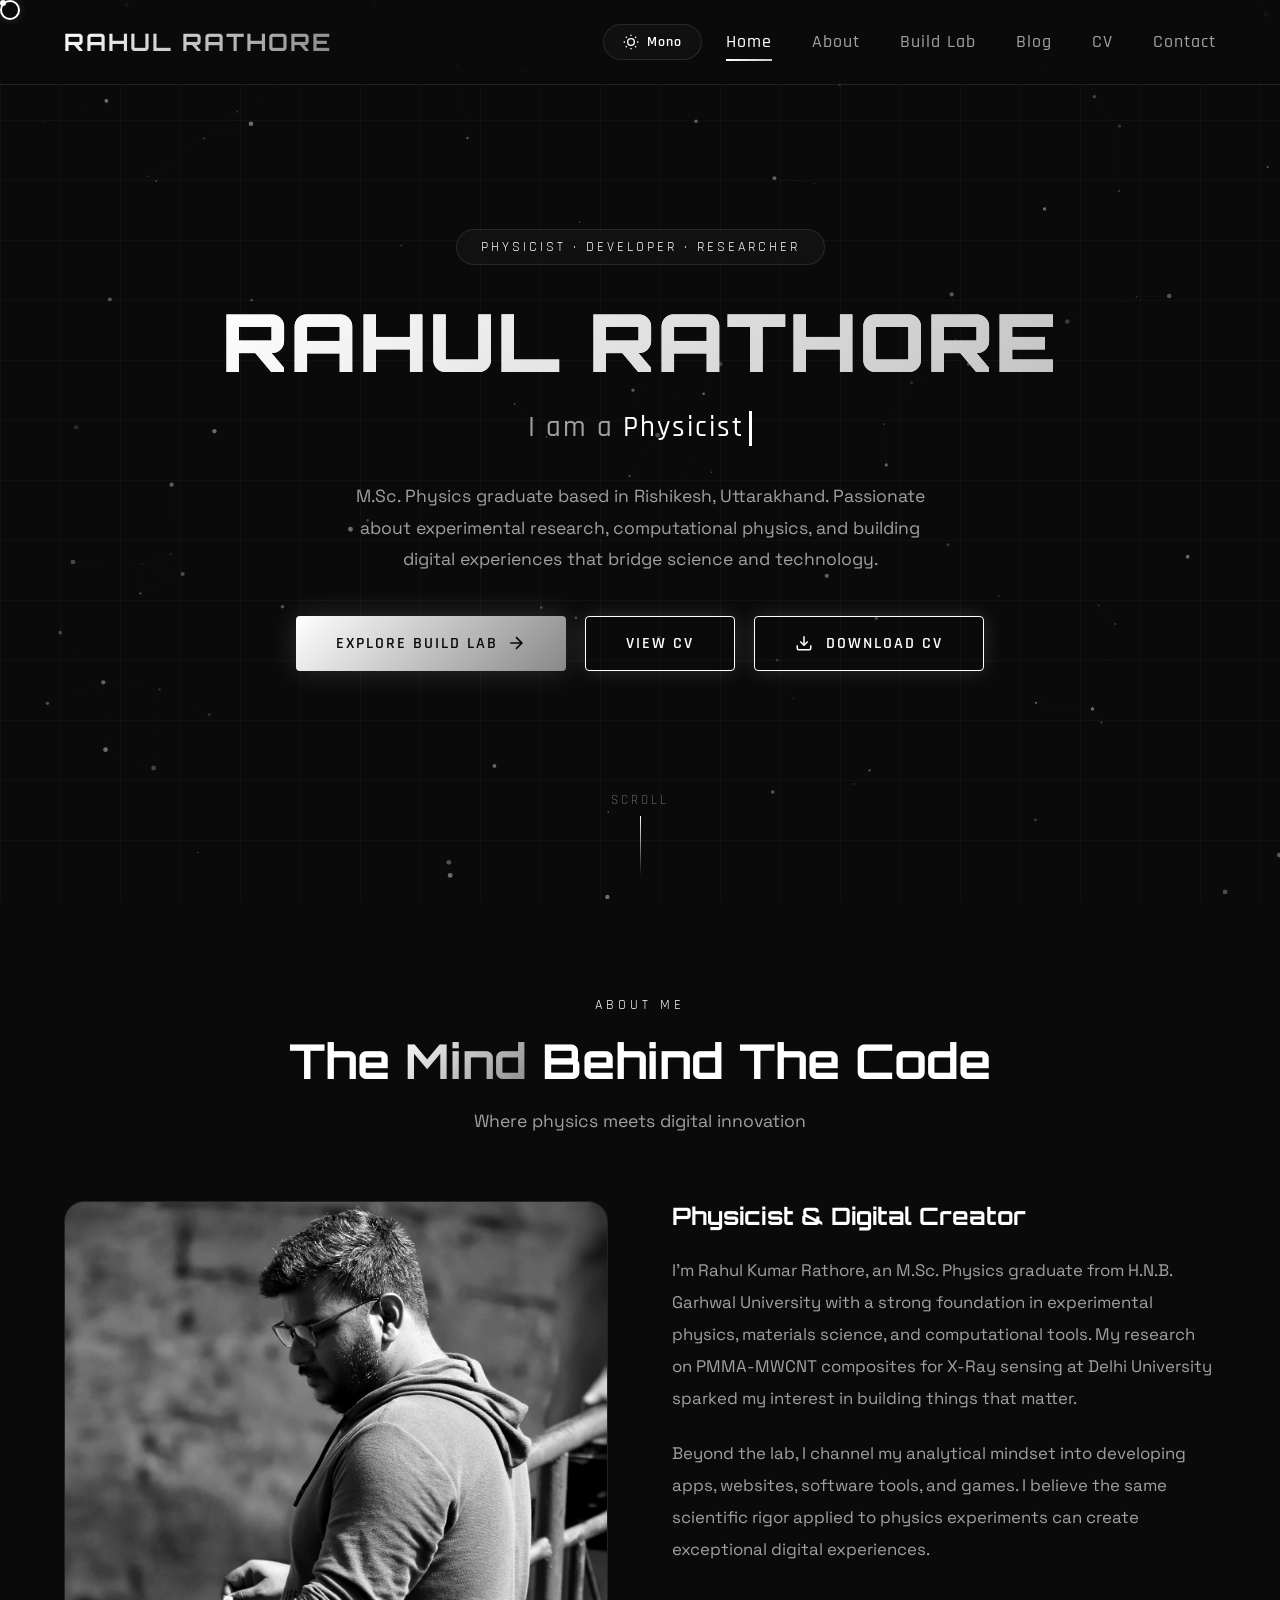
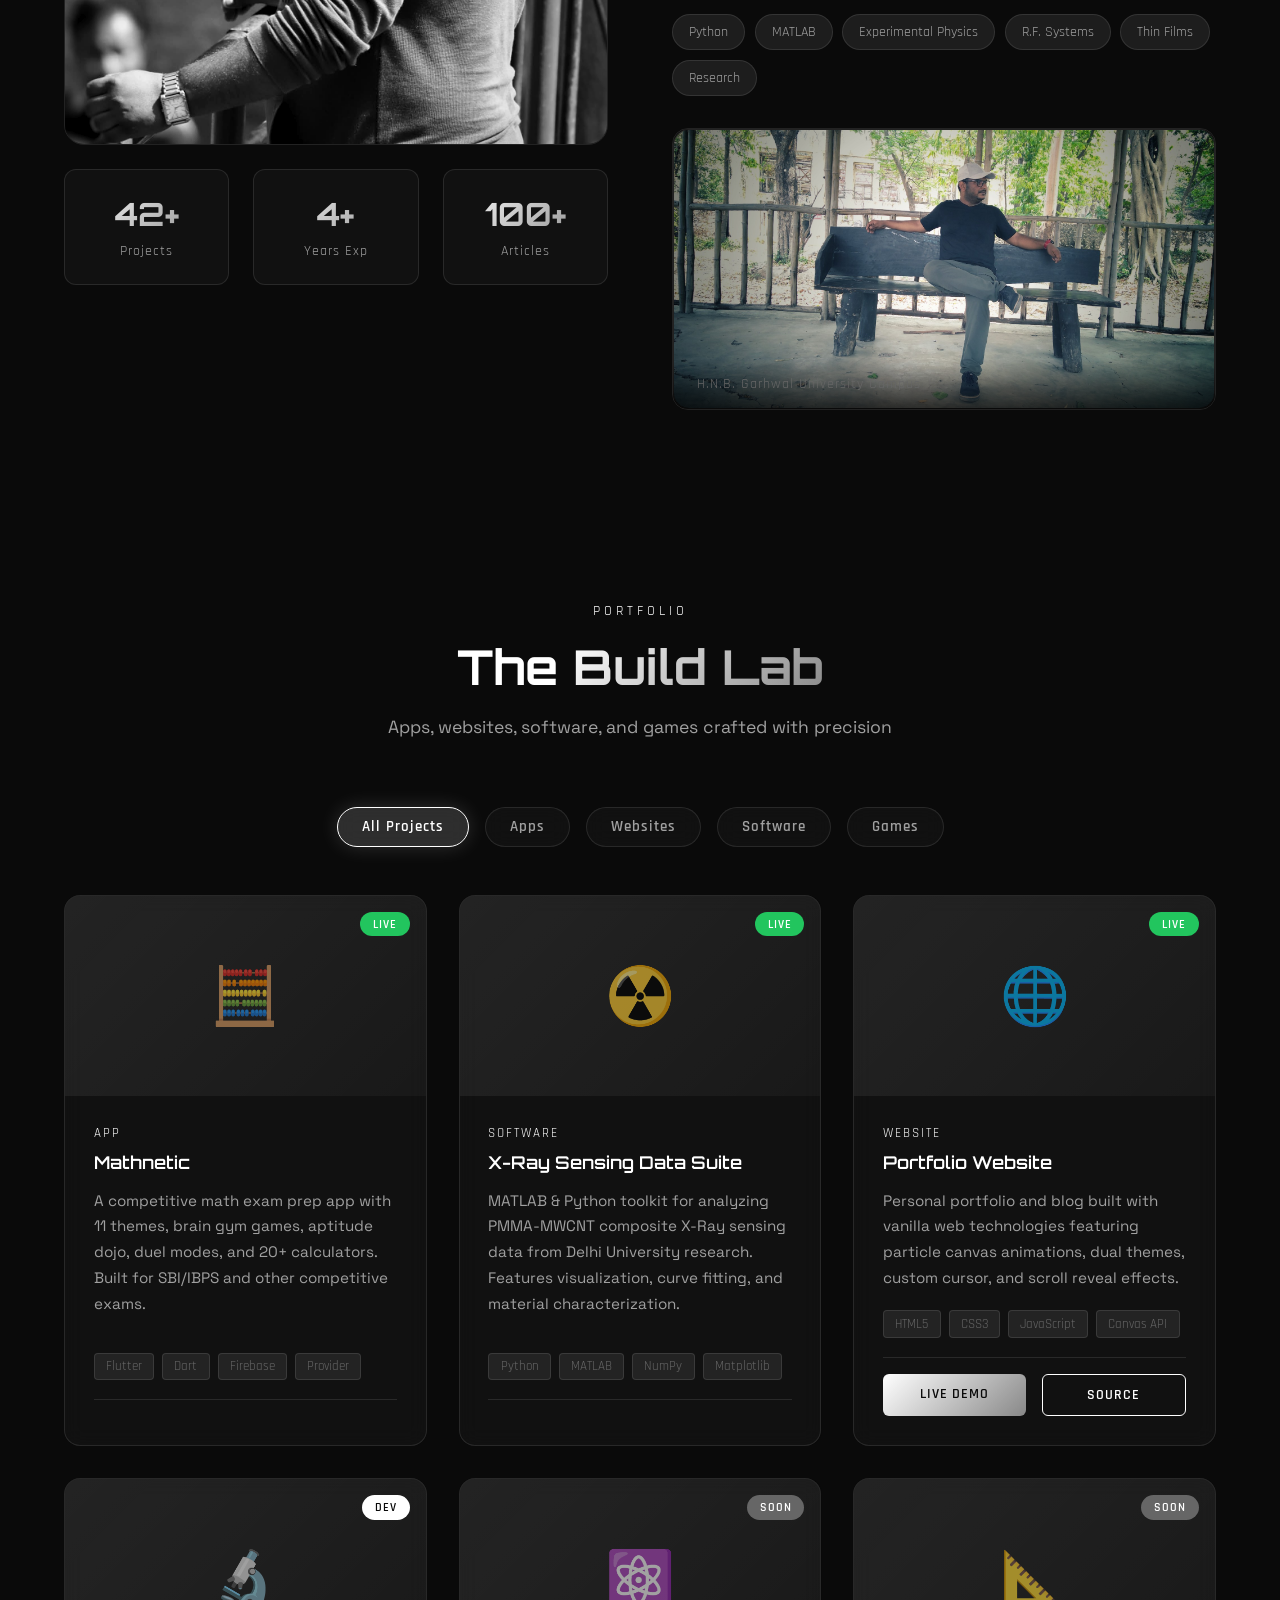
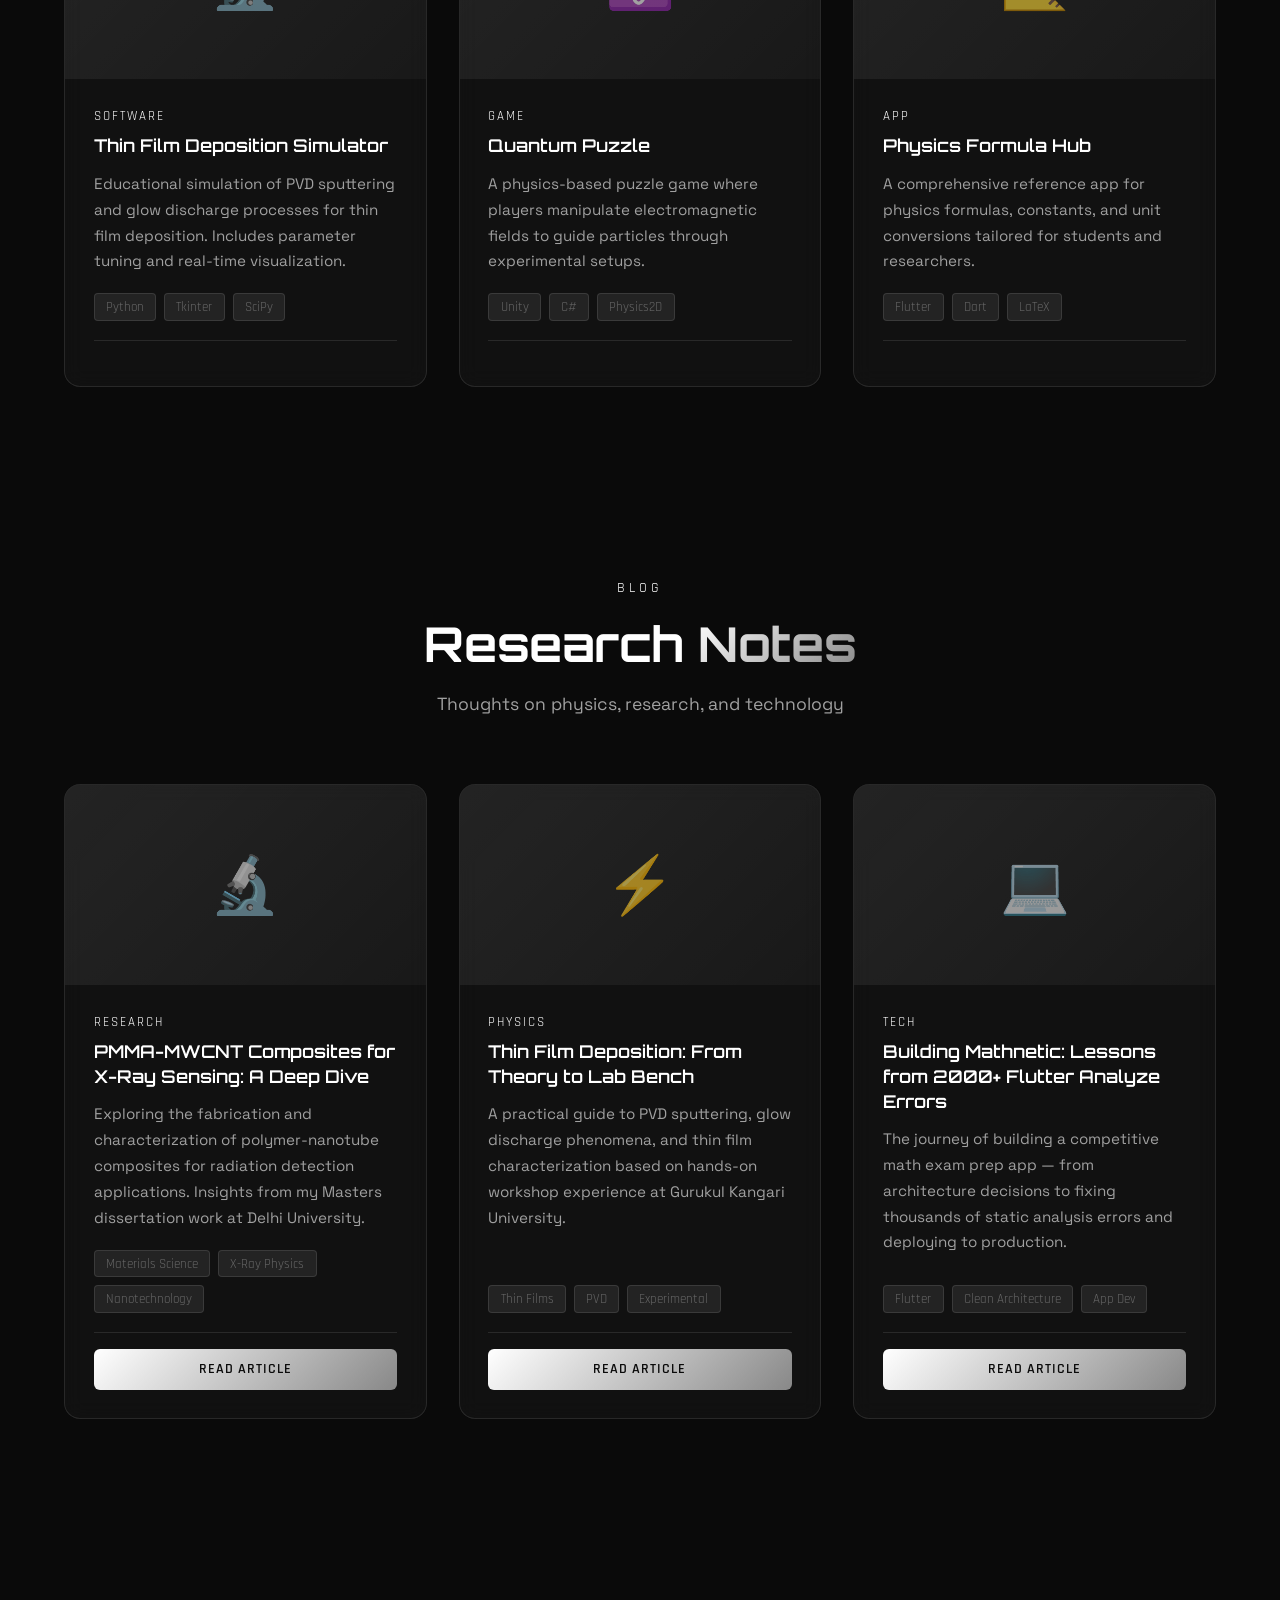
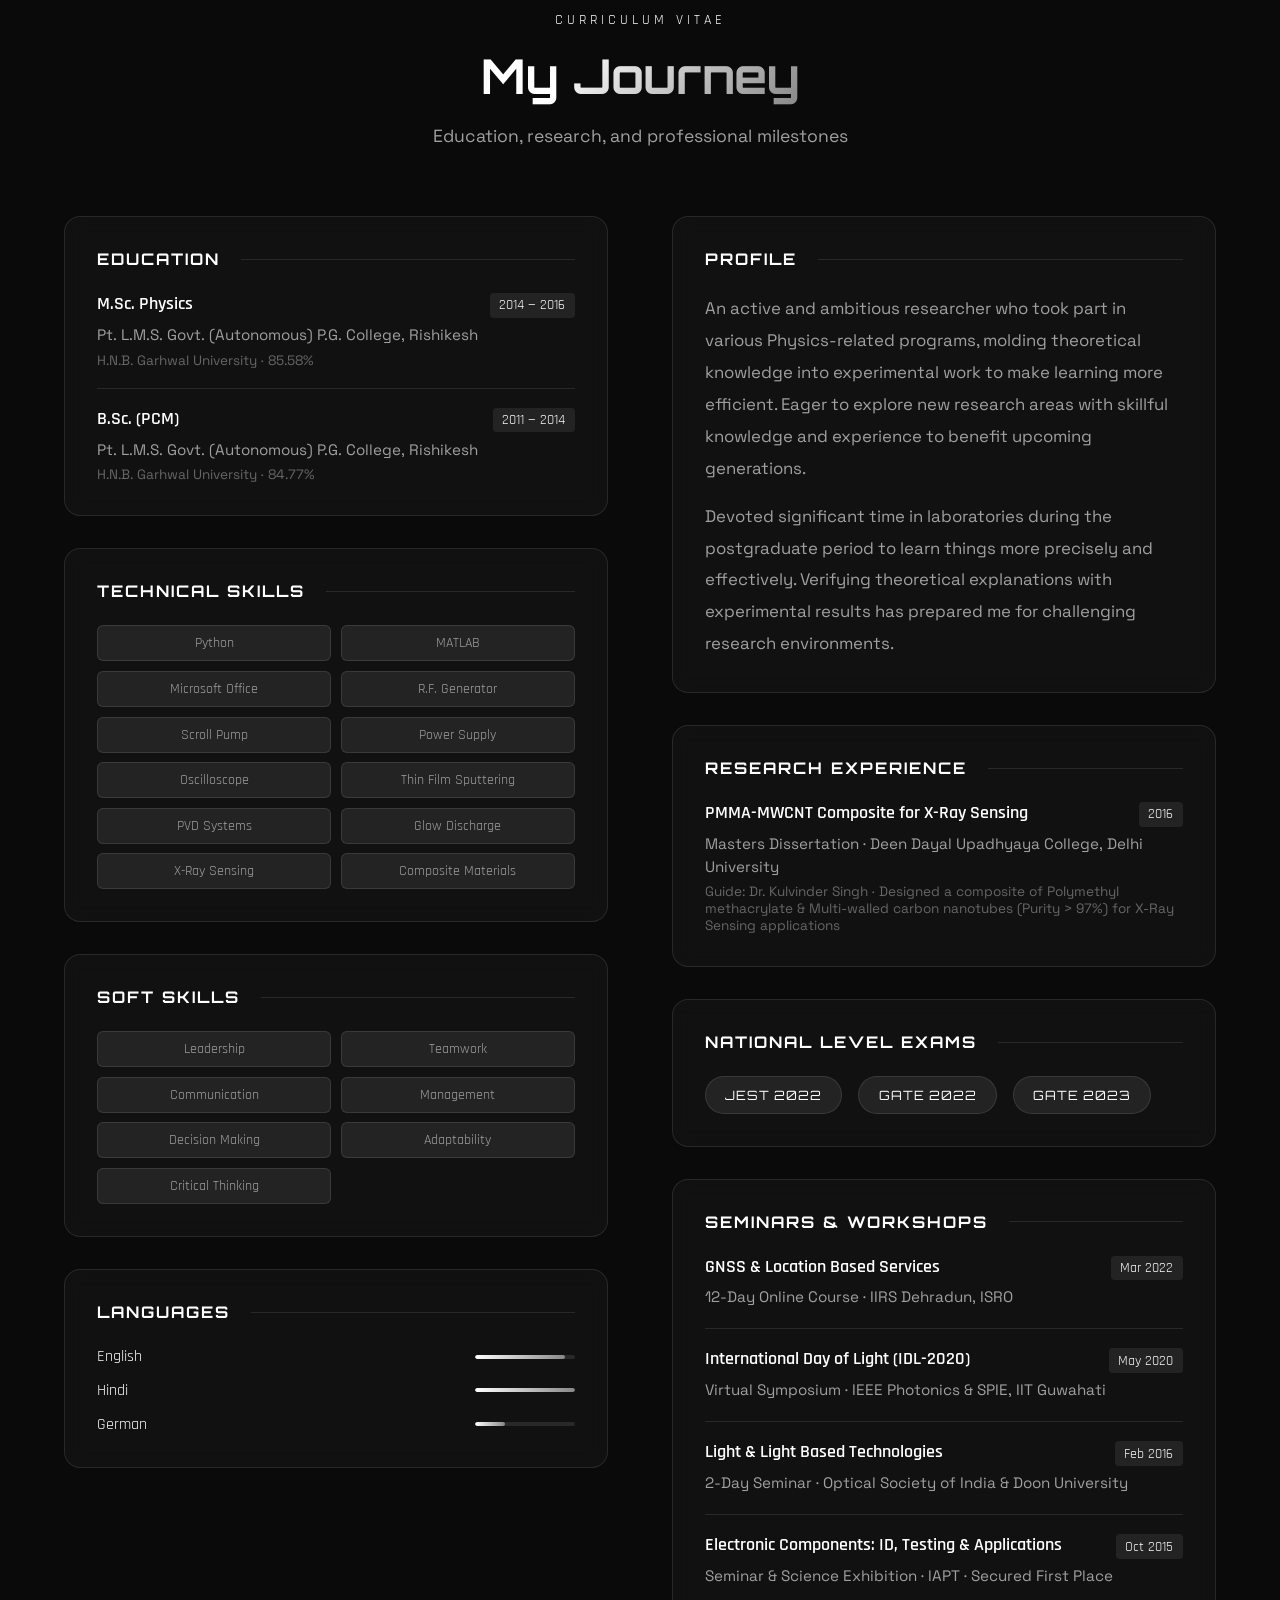
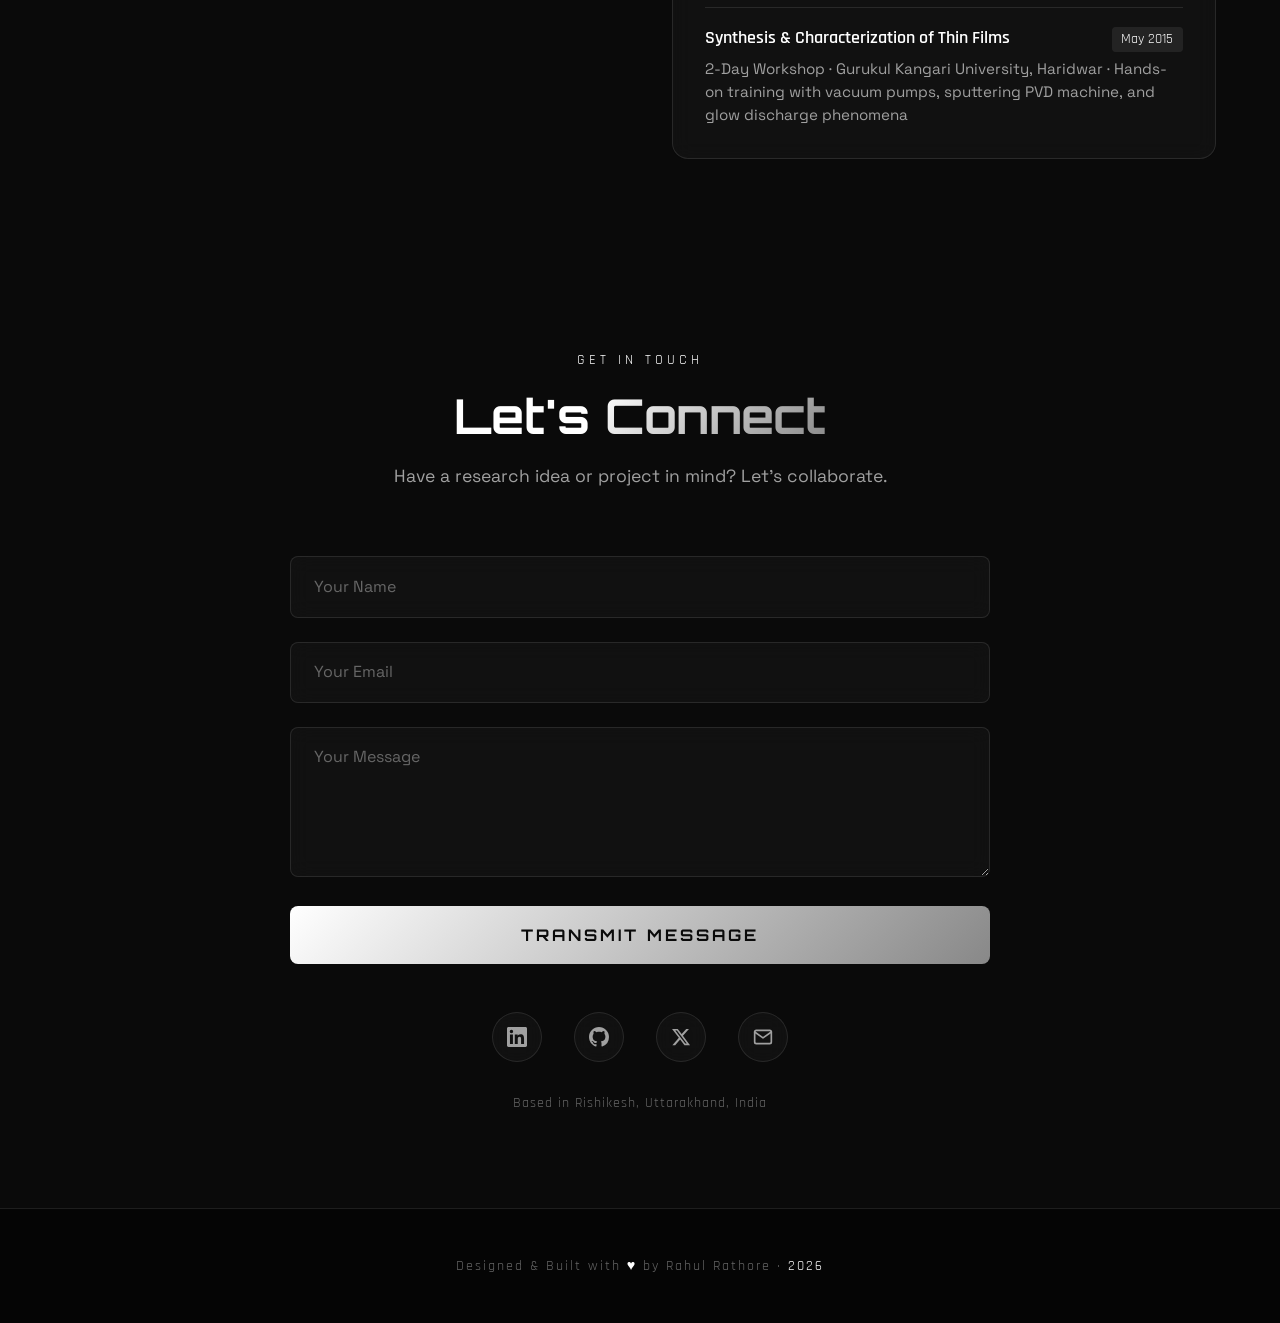
==== commit 35adcd02: "update: real LinkedIn/GitHub links, hide email from socials" ====
--- a/index.html
+++ b/index.html
@@ -433,13 +433,13 @@
             </form>
             <div class="social-links">
                 <!-- TODO: Replace YOUR_LINKEDIN_USERNAME with your real LinkedIn handle -->
-                <a href="https://linkedin.com/in/YOUR_LINKEDIN_USERNAME" class="social-link" title="LinkedIn" target="_blank" rel="noopener noreferrer">
+                <a href="https://www.linkedin.com/in/rahulrathoreofficial" class="social-link" title="LinkedIn" target="_blank" rel="noopener noreferrer">
                     <svg width="20" height="20" viewBox="0 0 24 24" fill="currentColor">
                         <path d="M20.447 20.452h-3.554v-5.569c0-1.328-.027-3.037-1.852-3.037-1.853 0-2.136 1.445-2.136 2.939v5.667H9.351V9h3.414v1.561h.046c.477-.9 1.637-1.85 3.37-1.85 3.601 0 4.267 2.37 4.267 5.455v6.286zM5.337 7.433a2.062 2.062 0 01-2.063-2.065 2.064 2.064 0 112.063 2.065zm1.782 13.019H3.555V9h3.564v11.452zM22.225 0H1.771C.792 0 0 .774 0 1.729v20.542C0 23.227.792 24 1.771 24h20.451C23.2 24 24 23.227 24 22.271V1.729C24 .774 23.2 0 22.222 0h.003z"/>
                     </svg>
                 </a>
                 <!-- TODO: Replace YOUR_GITHUB_USERNAME with your real GitHub handle -->
-                <a href="https://github.com/YOUR_GITHUB_USERNAME" class="social-link" title="GitHub" target="_blank" rel="noopener noreferrer">
+                <a href="https://github.com/rahulrathoreofficial" class="social-link" title="GitHub" target="_blank" rel="noopener noreferrer">
                     <svg width="20" height="20" viewBox="0 0 24 24" fill="currentColor">
                         <path d="M12 0C5.37 0 0 5.37 0 12c0 5.31 3.435 9.795 8.205 11.385.6.105.825-.255.825-.57 0-.285-.015-1.23-.015-2.235-3.015.555-3.795-.735-4.035-1.41-.135-.345-.72-1.41-1.23-1.695-.42-.225-1.02-.78-.015-.795.945-.015 1.62.87 1.845 1.23 1.08 1.815 2.805 1.305 3.495.99.105-.78.42-1.305.765-1.605-2.67-.3-5.46-1.335-5.46-5.925 0-1.305.465-2.385 1.23-3.225-.12-.3-.54-1.53.12-3.18 0 0 1.005-.315 3.3 1.23.96-.27 1.98-.405 3-.405s2.04.135 3 .405c2.295-1.56 3.3-1.23 3.3-1.23.66 1.65.24 2.88.12 3.18.765.84 1.23 1.905 1.23 3.225 0 4.605-2.805 5.625-5.475 5.925.435.375.81 1.095.81 2.22 0 1.605-.015 2.895-.015 3.3 0 .315.225.69.825.57A12.02 12.02 0 0024 12c0-6.63-5.37-12-12-12z"/>
                     </svg>
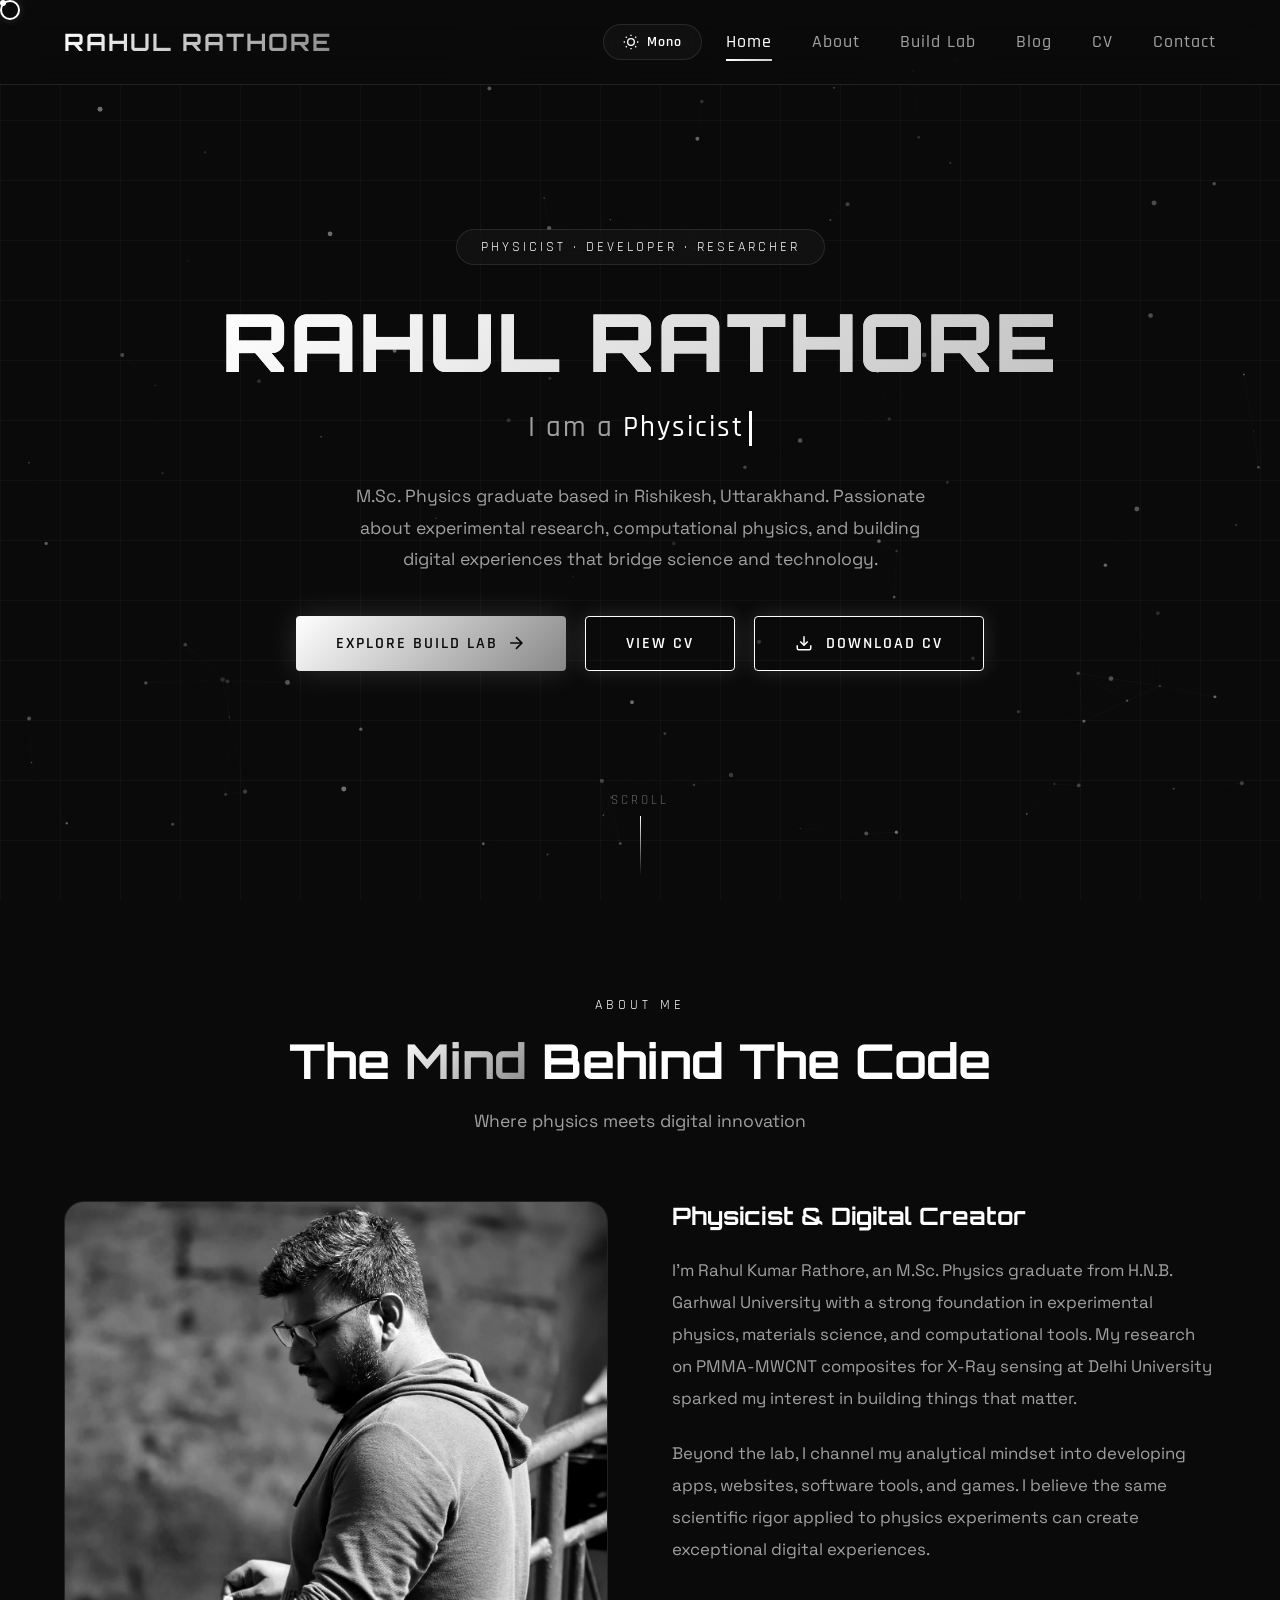
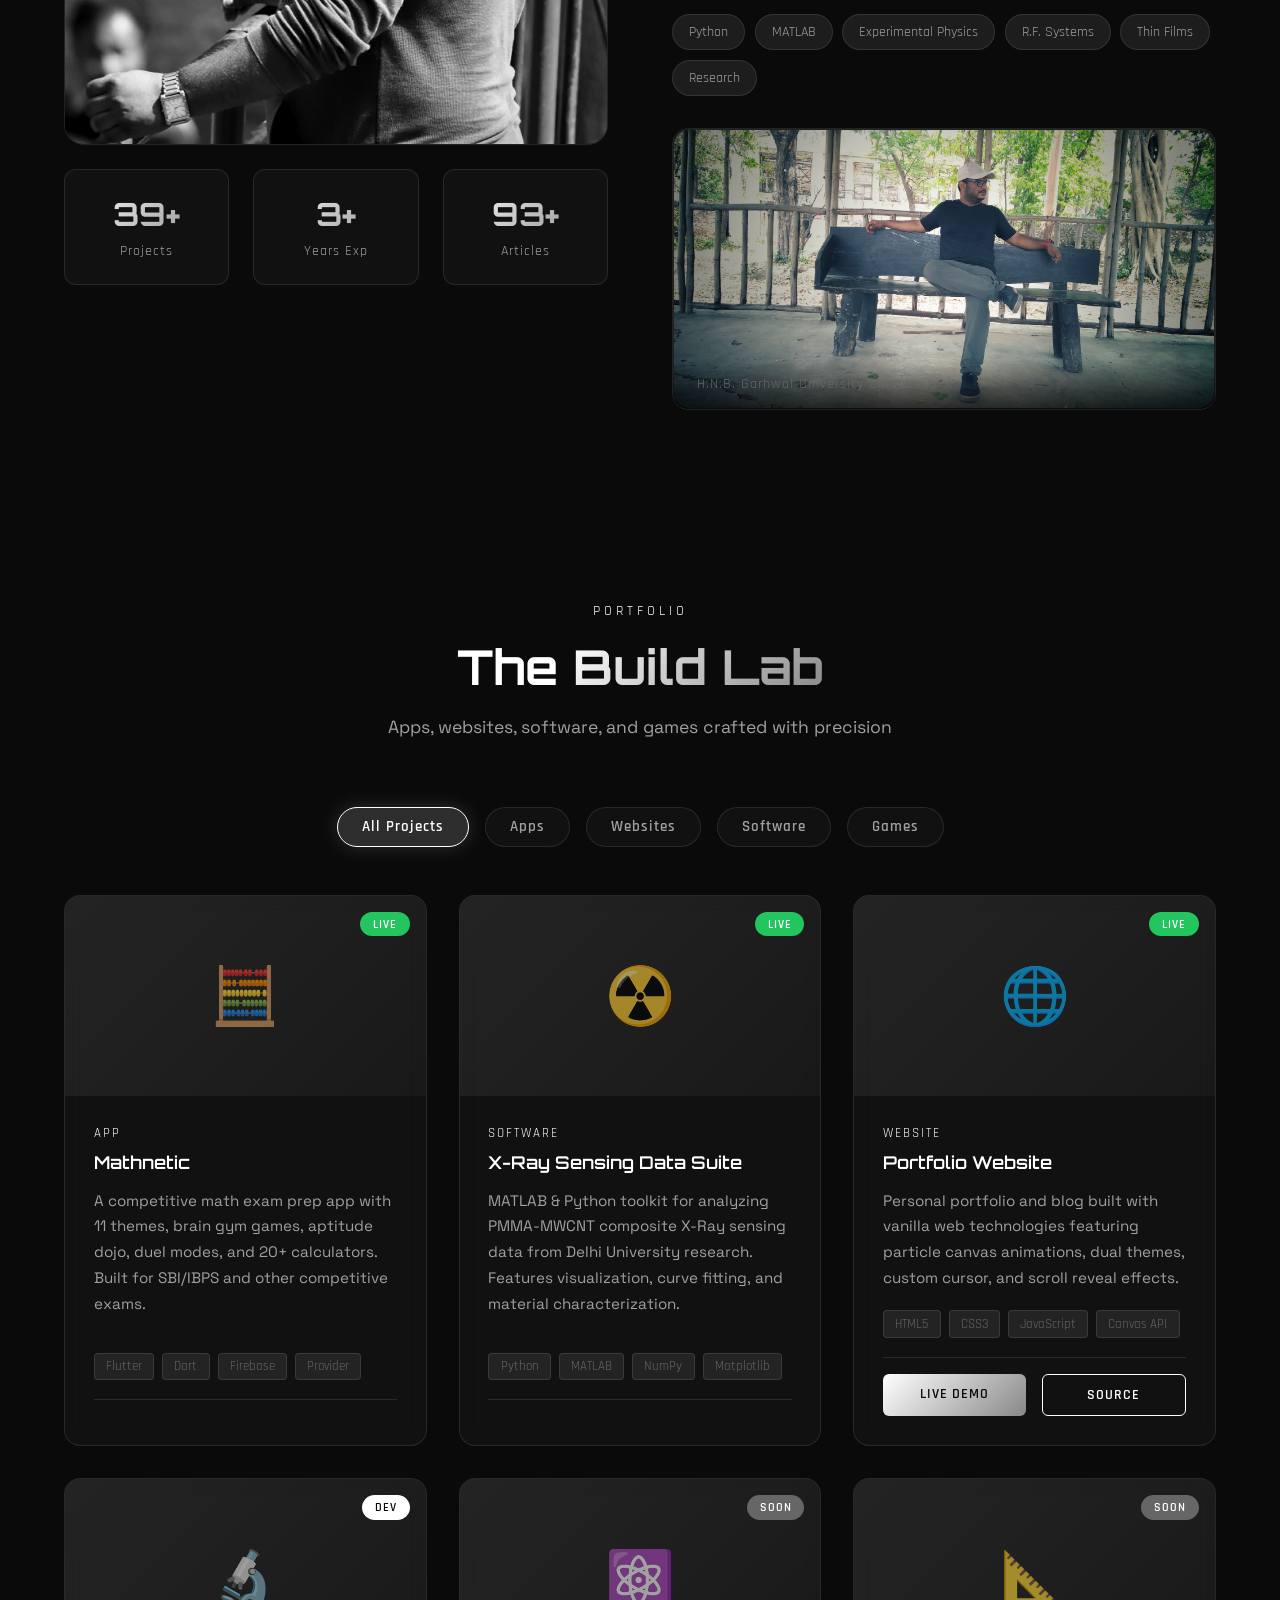
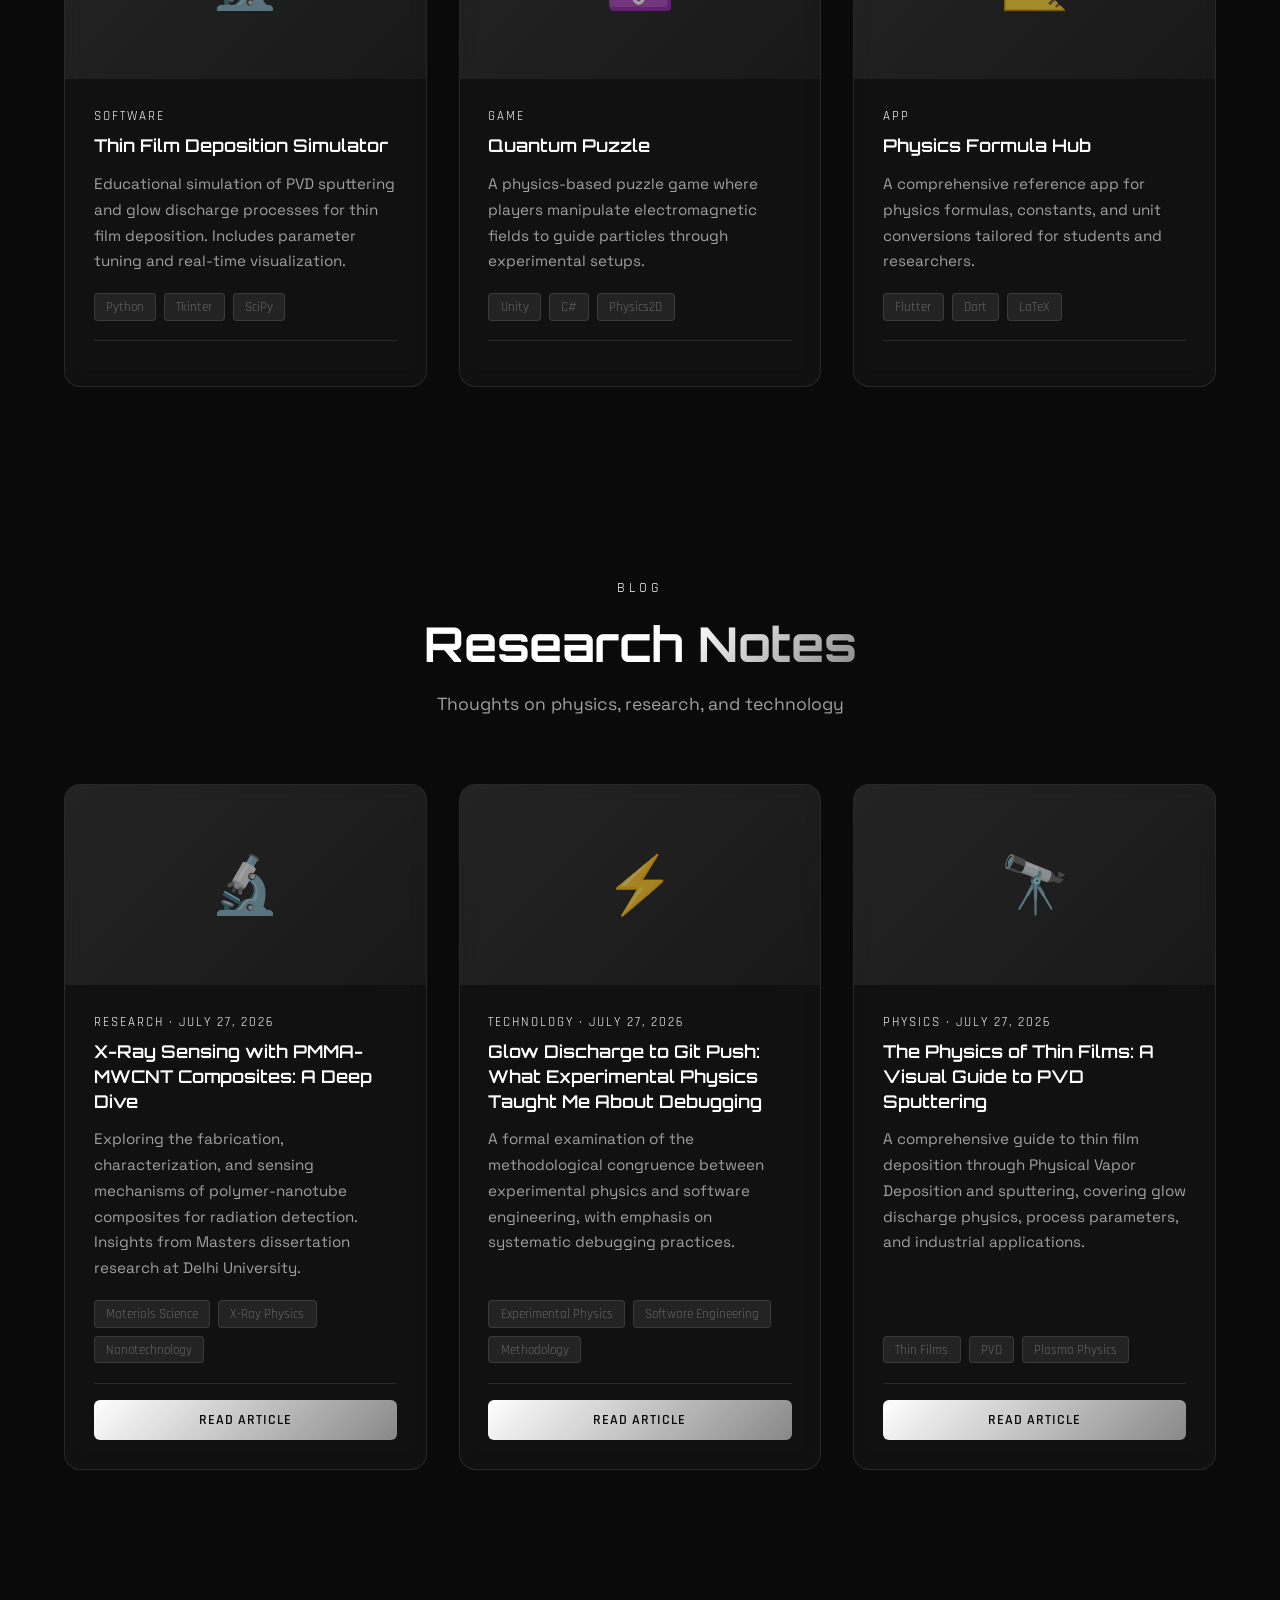
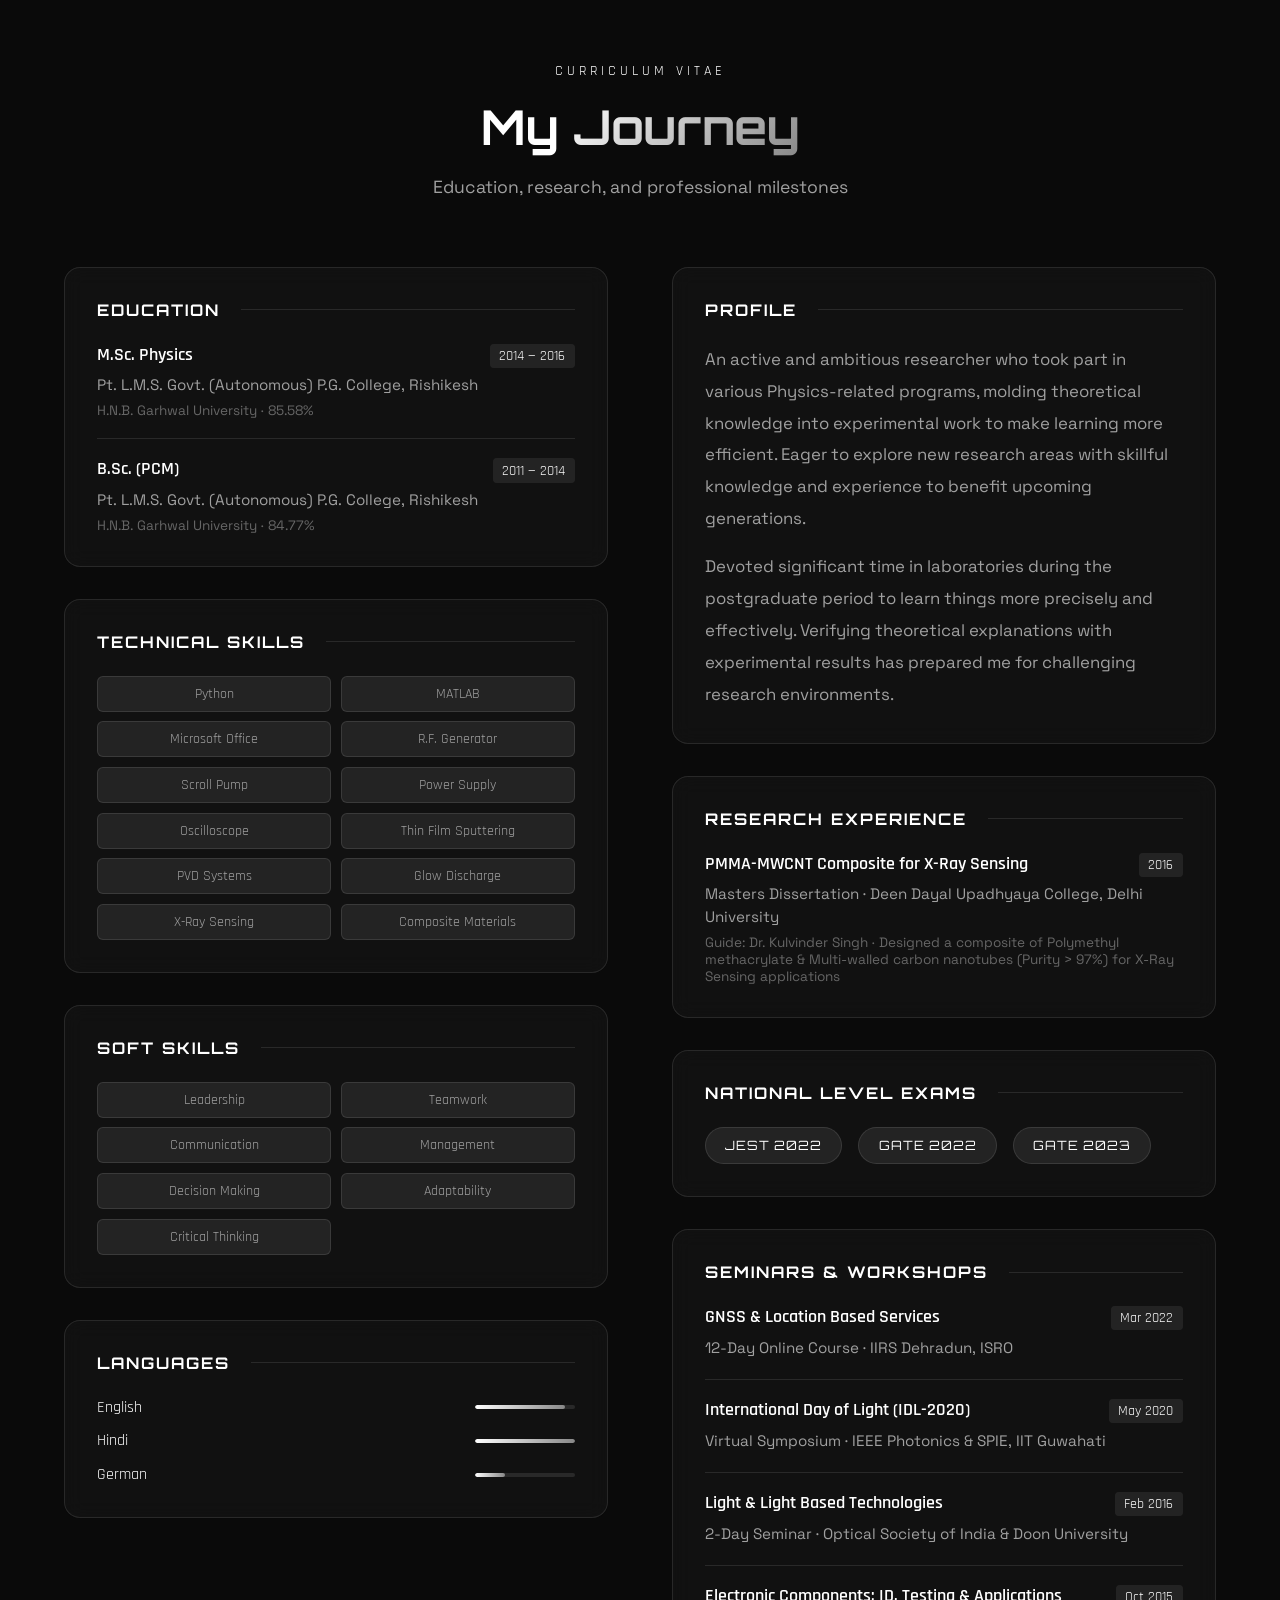
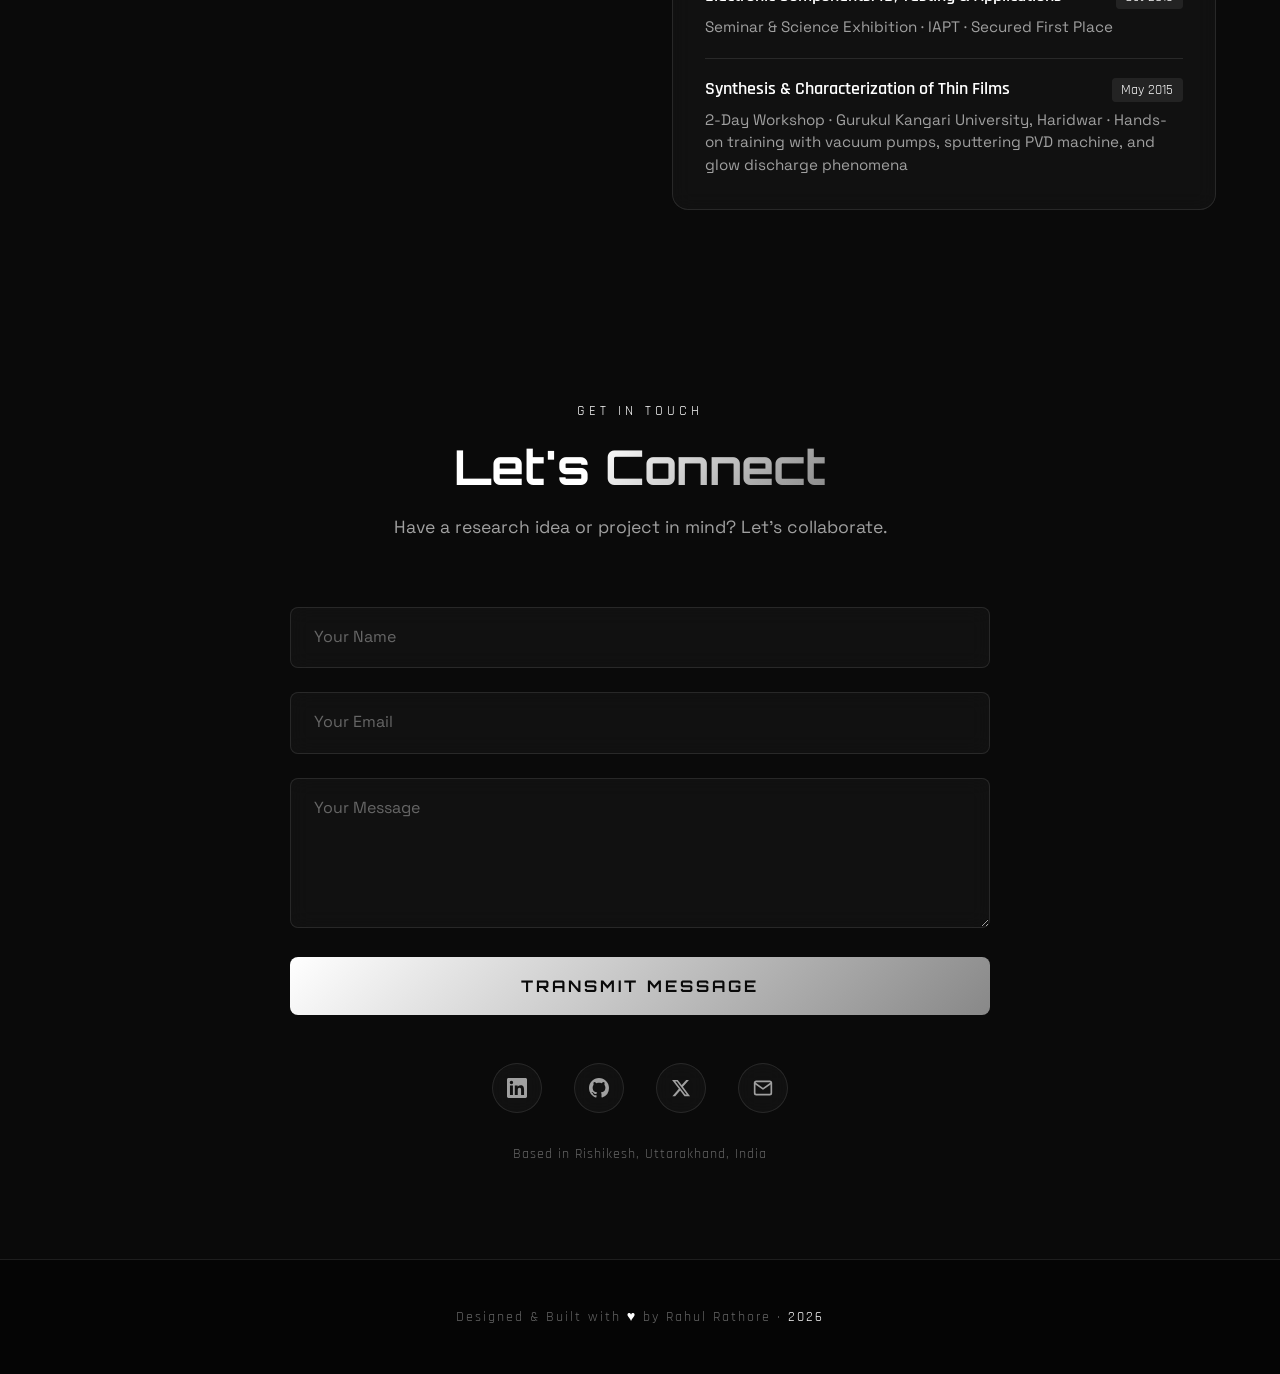
==== commit 8e9c7a75: "Add 3 self-hosted blog articles" ====
--- a/index.html
+++ b/index.html
@@ -33,6 +33,7 @@
     
     <!-- External Stylesheet -->
     <link rel="stylesheet" href="css/style.css">
+<base target="_blank">
 </head>
 <body>
 
@@ -185,7 +186,7 @@
         </div>
     </section>
 
-    <!-- Blog Section -->
+        <!-- Blog Section -->
     <section id="blog">
         <div class="section-header reveal">
             <span class="section-tag">Blog</span>
@@ -193,24 +194,23 @@
             <p class="section-subtitle">Thoughts on physics, research, and technology</p>
         </div>
         <div class="lab-grid blog-grid" style="max-width: 1200px; margin: 0 auto; display: grid; grid-template-columns: repeat(3, 1fr);">
-            
+
             <!-- Article 1 -->
             <article class="lab-card reveal" style="cursor: pointer;">
                 <div class="lab-thumb">
                     <div class="lab-thumb-icon">🔬</div>
                 </div>
                 <div class="lab-content">
-                    <div class="lab-category">Research</div>
-                    <h3 class="lab-title">PMMA-MWCNT Composites for X-Ray Sensing: A Deep Dive</h3>
-                    <p class="lab-desc">Exploring the fabrication and characterization of polymer-nanotube composites for radiation detection applications. Insights from my Masters dissertation work at Delhi University.</p>
+                    <div class="lab-category">Research · July 27, 2026</div>
+                    <h3 class="lab-title">X-Ray Sensing with PMMA-MWCNT Composites: A Deep Dive</h3>
+                    <p class="lab-desc">Exploring the fabrication, characterization, and sensing mechanisms of polymer-nanotube composites for radiation detection. Insights from Masters dissertation research at Delhi University.</p>
                     <div class="lab-stack">
                         <span class="lab-tag">Materials Science</span>
                         <span class="lab-tag">X-Ray Physics</span>
                         <span class="lab-tag">Nanotechnology</span>
                     </div>
                     <div class="lab-actions">
-                        <!-- TODO: Replace # with real article URL (Medium/Hashnode/self-hosted) -->
-                        <a href="#" class="lab-btn lab-btn-primary">Read Article</a>
+                        <a href="blog/xray-sensing-pmma-mwcnt.html" class="lab-btn lab-btn-primary">Read Article</a>
                     </div>
                 </div>
             </article>
@@ -221,38 +221,36 @@
                     <div class="lab-thumb-icon">⚡</div>
                 </div>
                 <div class="lab-content">
-                    <div class="lab-category">Physics</div>
-                    <h3 class="lab-title">Thin Film Deposition: From Theory to Lab Bench</h3>
-                    <p class="lab-desc">A practical guide to PVD sputtering, glow discharge phenomena, and thin film characterization based on hands-on workshop experience at Gurukul Kangari University.</p>
+                    <div class="lab-category">Technology · July 27, 2026</div>
+                    <h3 class="lab-title">Glow Discharge to Git Push: What Experimental Physics Taught Me About Debugging</h3>
+                    <p class="lab-desc">A formal examination of the methodological congruence between experimental physics and software engineering, with emphasis on systematic debugging practices.</p>
+                    <div class="lab-stack">
+                        <span class="lab-tag">Experimental Physics</span>
+                        <span class="lab-tag">Software Engineering</span>
+                        <span class="lab-tag">Methodology</span>
+                    </div>
+                    <div class="lab-actions">
+                        <a href="blog/glow-discharge-to-git-push.html" class="lab-btn lab-btn-primary">Read Article</a>
+                    </div>
+                </div>
+            </article>
+
+            <!-- Article 3 -->
+            <article class="lab-card reveal" style="cursor: pointer;">
+                <div class="lab-thumb">
+                    <div class="lab-thumb-icon">🔭</div>
+                </div>
+                <div class="lab-content">
+                    <div class="lab-category">Physics · July 27, 2026</div>
+                    <h3 class="lab-title">The Physics of Thin Films: A Visual Guide to PVD Sputtering</h3>
+                    <p class="lab-desc">A comprehensive guide to thin film deposition through Physical Vapor Deposition and sputtering, covering glow discharge physics, process parameters, and industrial applications.</p>
                     <div class="lab-stack">
                         <span class="lab-tag">Thin Films</span>
                         <span class="lab-tag">PVD</span>
-                        <span class="lab-tag">Experimental</span>
+                        <span class="lab-tag">Plasma Physics</span>
                     </div>
                     <div class="lab-actions">
-                        <!-- TODO: Replace # with real article URL -->
-                        <a href="#" class="lab-btn lab-btn-primary">Read Article</a>
-                    </div>
-                </div>
-            </article>
-
-            <!-- Article 3 -->
-            <article class="lab-card reveal" style="cursor: pointer;">
-                <div class="lab-thumb">
-                    <div class="lab-thumb-icon">💻</div>
-                </div>
-                <div class="lab-content">
-                    <div class="lab-category">Tech</div>
-                    <h3 class="lab-title">Building Mathnetic: Lessons from 2000+ Flutter Analyze Errors</h3>
-                    <p class="lab-desc">The journey of building a competitive math exam prep app — from architecture decisions to fixing thousands of static analysis errors and deploying to production.</p>
-                    <div class="lab-stack">
-                        <span class="lab-tag">Flutter</span>
-                        <span class="lab-tag">Clean Architecture</span>
-                        <span class="lab-tag">App Dev</span>
-                    </div>
-                    <div class="lab-actions">
-                        <!-- TODO: Replace # with real article URL -->
-                        <a href="#" class="lab-btn lab-btn-primary">Read Article</a>
+                        <a href="blog/physics-thin-films-pvd-sputtering.html" class="lab-btn lab-btn-primary">Read Article</a>
                     </div>
                 </div>
             </article>
--- a/css/style.css
+++ b/css/style.css
@@ -1079,4 +1079,212 @@
 
 @media (max-width: 968px) {
     .about-photo-secondary img { height: 180px; }
+}
+
+
+/* ---------- 18. Blog Article Pages ---------- */
+.blog-nav {
+    position: fixed;
+    top: 0;
+    width: 100%;
+    padding: 1rem 5%;
+    display: flex;
+    justify-content: space-between;
+    align-items: center;
+    z-index: 1000;
+    background: var(--nav-bg);
+    backdrop-filter: blur(20px);
+    border-bottom: 1px solid var(--border);
+    transition: all 0.4s ease, background-color 0.6s ease;
+}
+
+.back-link {
+    font-family: 'Rajdhani', sans-serif;
+    font-size: 1rem;
+    font-weight: 600;
+    color: var(--accent);
+    text-decoration: none;
+    letter-spacing: 1px;
+    transition: all 0.3s ease;
+    display: inline-flex;
+    align-items: center;
+    gap: 0.5rem;
+}
+
+.back-link:hover {
+    opacity: 0.8;
+    transform: translateX(-4px);
+}
+
+.blog-article {
+    max-width: 720px;
+    margin: 0 auto;
+    padding: 8rem 5% 4rem;
+}
+
+.article-header {
+    margin-bottom: 3rem;
+    text-align: center;
+}
+
+.article-category {
+    font-family: 'Rajdhani', sans-serif;
+    font-size: 0.85rem;
+    letter-spacing: 3px;
+    text-transform: uppercase;
+    color: var(--accent);
+    display: block;
+    margin-bottom: 1rem;
+    transition: color 0.6s ease;
+}
+
+.article-header h1 {
+    font-family: 'Orbitron', sans-serif;
+    font-size: clamp(1.6rem, 4vw, 2.4rem);
+    font-weight: 700;
+    line-height: 1.3;
+    margin-bottom: 1rem;
+    color: var(--text-primary);
+}
+
+.article-meta {
+    font-family: 'Rajdhani', sans-serif;
+    font-size: 0.95rem;
+    color: var(--text-muted);
+    letter-spacing: 1px;
+    transition: color 0.6s ease;
+}
+
+.article-meta span {
+    margin: 0 0.3rem;
+}
+
+.article-content {
+    font-family: 'Space Grotesk', sans-serif;
+    font-size: 1.05rem;
+    line-height: 1.9;
+    color: var(--text-secondary);
+    transition: color 0.6s ease;
+}
+
+.article-content h2 {
+    font-family: 'Orbitron', sans-serif;
+    font-size: 1.3rem;
+    font-weight: 600;
+    color: var(--text-primary);
+    margin: 2.5rem 0 1rem;
+    letter-spacing: 1px;
+    transition: color 0.6s ease;
+}
+
+.article-content h3 {
+    font-family: 'Orbitron', sans-serif;
+    font-size: 1.1rem;
+    font-weight: 600;
+    color: var(--text-primary);
+    margin: 2rem 0 0.8rem;
+    transition: color 0.6s ease;
+}
+
+.article-content p {
+    margin-bottom: 1.5rem;
+}
+
+.article-content ul,
+.article-content ol {
+    margin: 0 0 1.5rem 1.5rem;
+    padding-left: 1rem;
+}
+
+.article-content li {
+    margin-bottom: 0.5rem;
+}
+
+.article-content blockquote {
+    border-left: 3px solid var(--accent);
+    padding-left: 1.5rem;
+    margin: 2rem 0;
+    font-style: italic;
+    color: var(--text-muted);
+    transition: border-color 0.6s ease, color 0.6s ease;
+}
+
+.article-content code {
+    font-family: 'Space Mono', 'Courier New', monospace;
+    font-size: 0.9em;
+    background: var(--bg-card);
+    padding: 0.2rem 0.4rem;
+    border-radius: 4px;
+    color: var(--accent);
+    border: 1px solid var(--border);
+    transition: all 0.6s ease;
+}
+
+.article-content strong {
+    color: var(--text-primary);
+    font-weight: 600;
+    transition: color 0.6s ease;
+}
+
+.author-bio {
+    display: flex;
+    gap: 1.5rem;
+    align-items: center;
+    margin-top: 4rem;
+    padding: 2rem;
+    background: var(--bg-card);
+    border: 1px solid var(--border);
+    border-radius: 16px;
+    backdrop-filter: blur(10px);
+    transition: all 0.4s ease, background-color 0.6s ease, border-color 0.6s ease;
+}
+
+.author-bio img {
+    width: 80px;
+    height: 80px;
+    border-radius: 50%;
+    object-fit: cover;
+    border: 2px solid var(--border);
+    filter: grayscale(100%);
+    transition: all 0.4s ease;
+    flex-shrink: 0;
+}
+
+.author-bio:hover img {
+    filter: grayscale(0%);
+    border-color: var(--accent);
+}
+
+.author-bio h4 {
+    font-family: 'Orbitron', sans-serif;
+    font-size: 1rem;
+    color: var(--text-primary);
+    margin-bottom: 0.5rem;
+    transition: color 0.6s ease;
+}
+
+.author-bio p {
+    font-size: 0.95rem;
+    color: var(--text-secondary);
+    line-height: 1.7;
+    transition: color 0.6s ease;
+}
+
+.blog-footer {
+    padding: 3rem 5%;
+    text-align: center;
+    border-top: 1px solid var(--border);
+    background: var(--bg-secondary);
+    transition: all 0.6s ease;
+    margin-top: 4rem;
+}
+
+@media (max-width: 600px) {
+    .author-bio {
+        flex-direction: column;
+        text-align: center;
+    }
+    .blog-article {
+        padding: 7rem 5% 3rem;
+    }
 }
